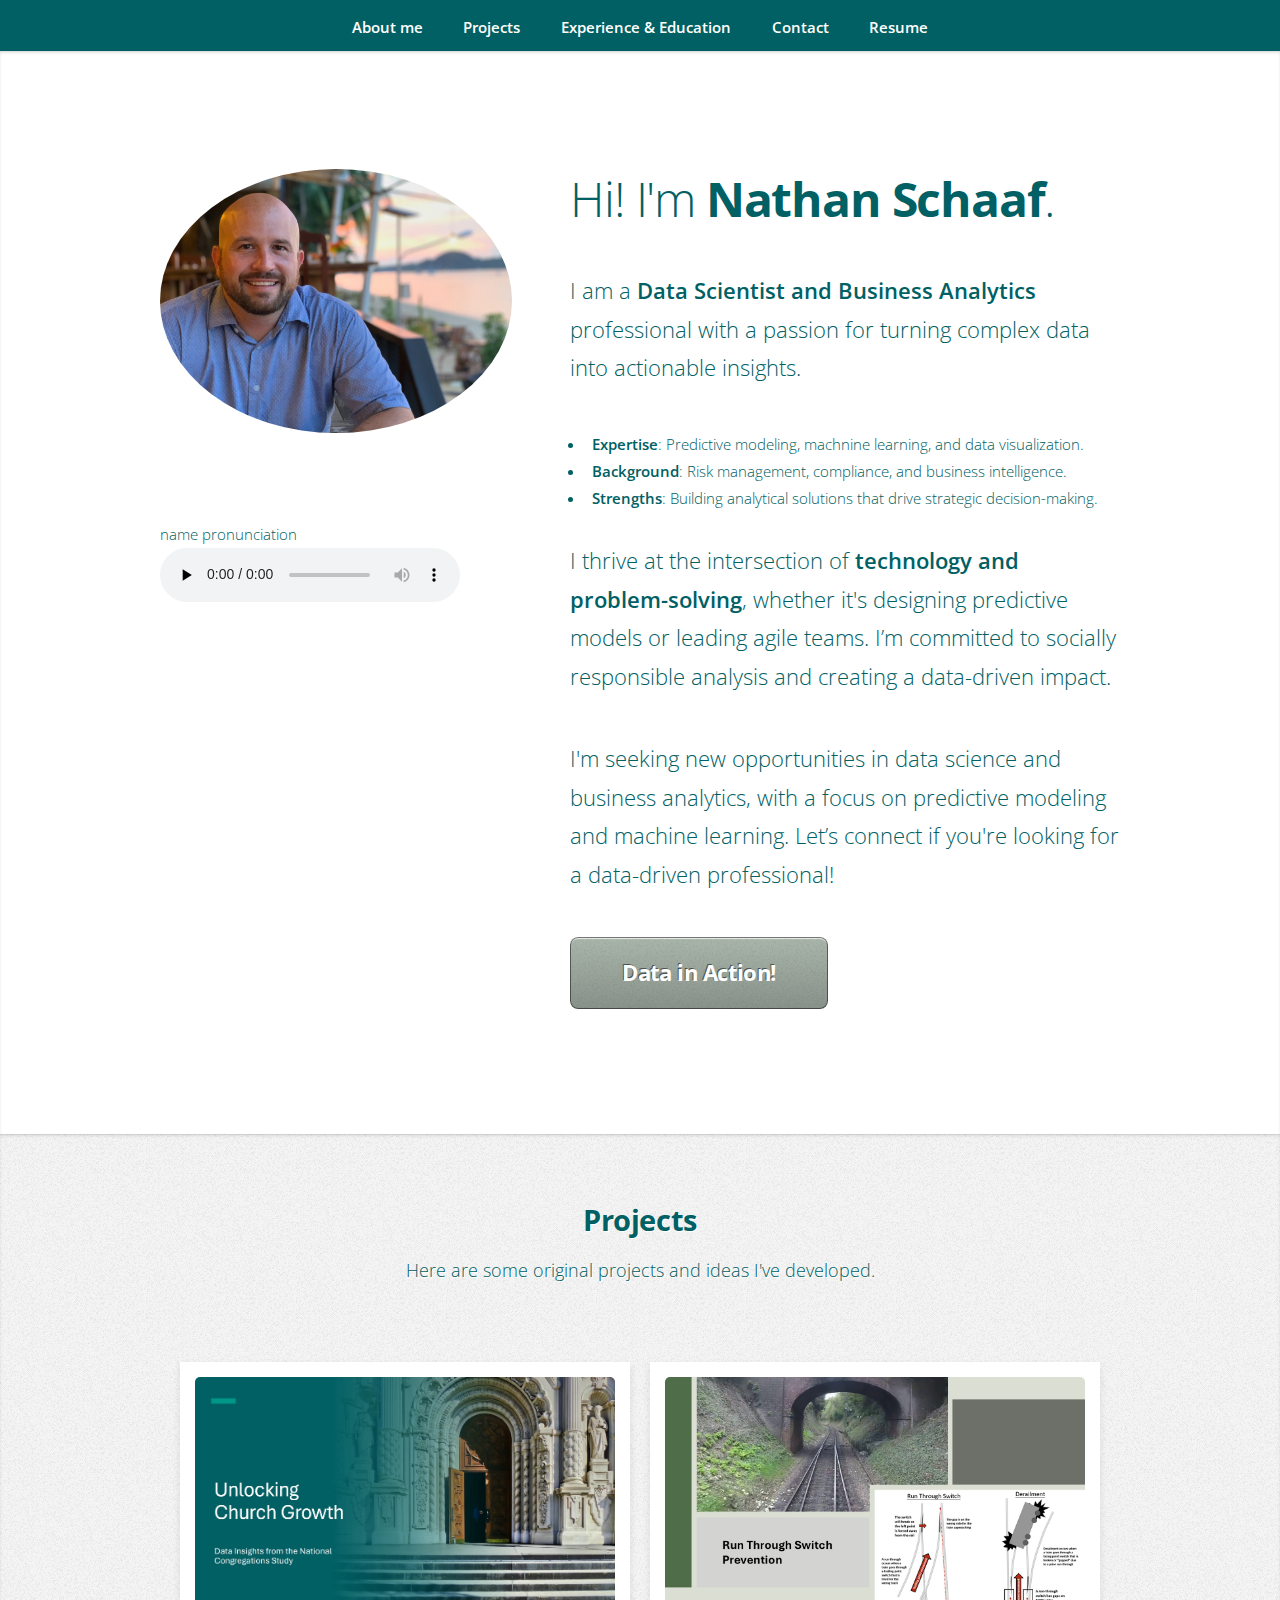
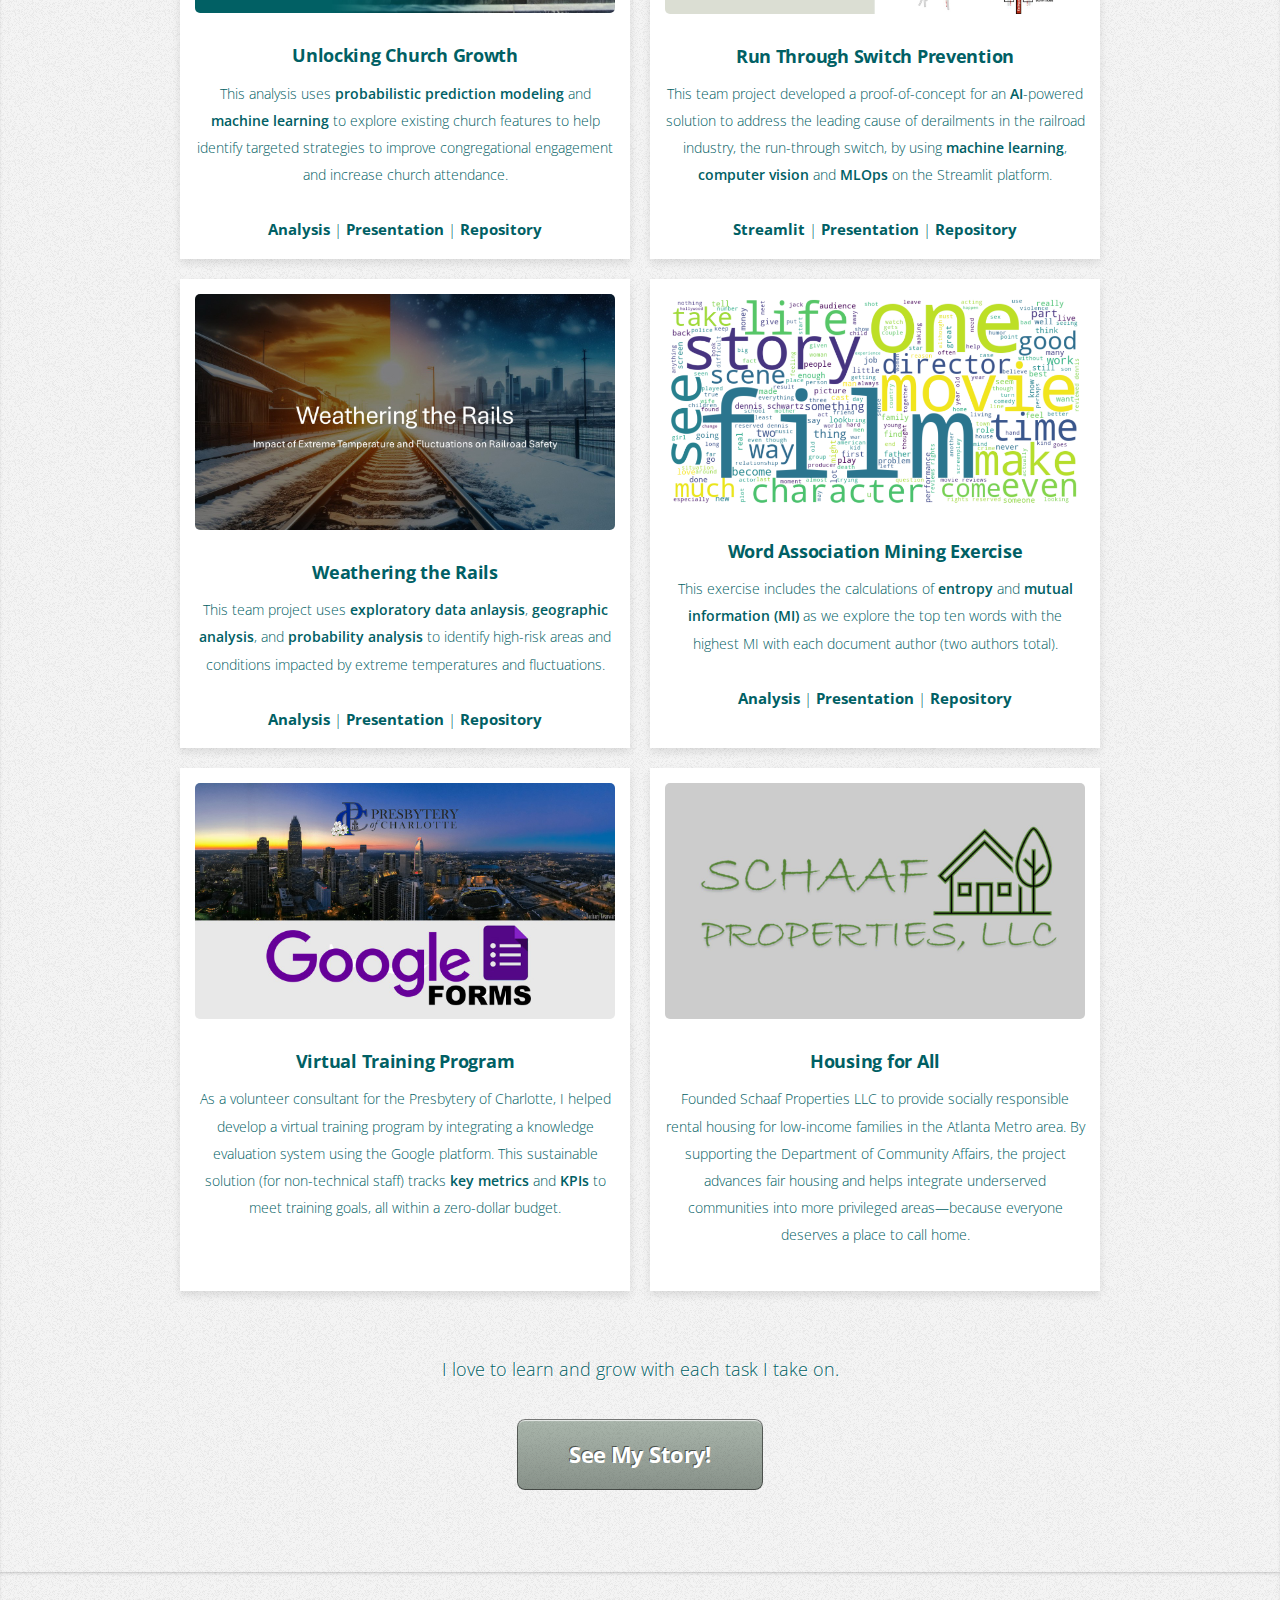
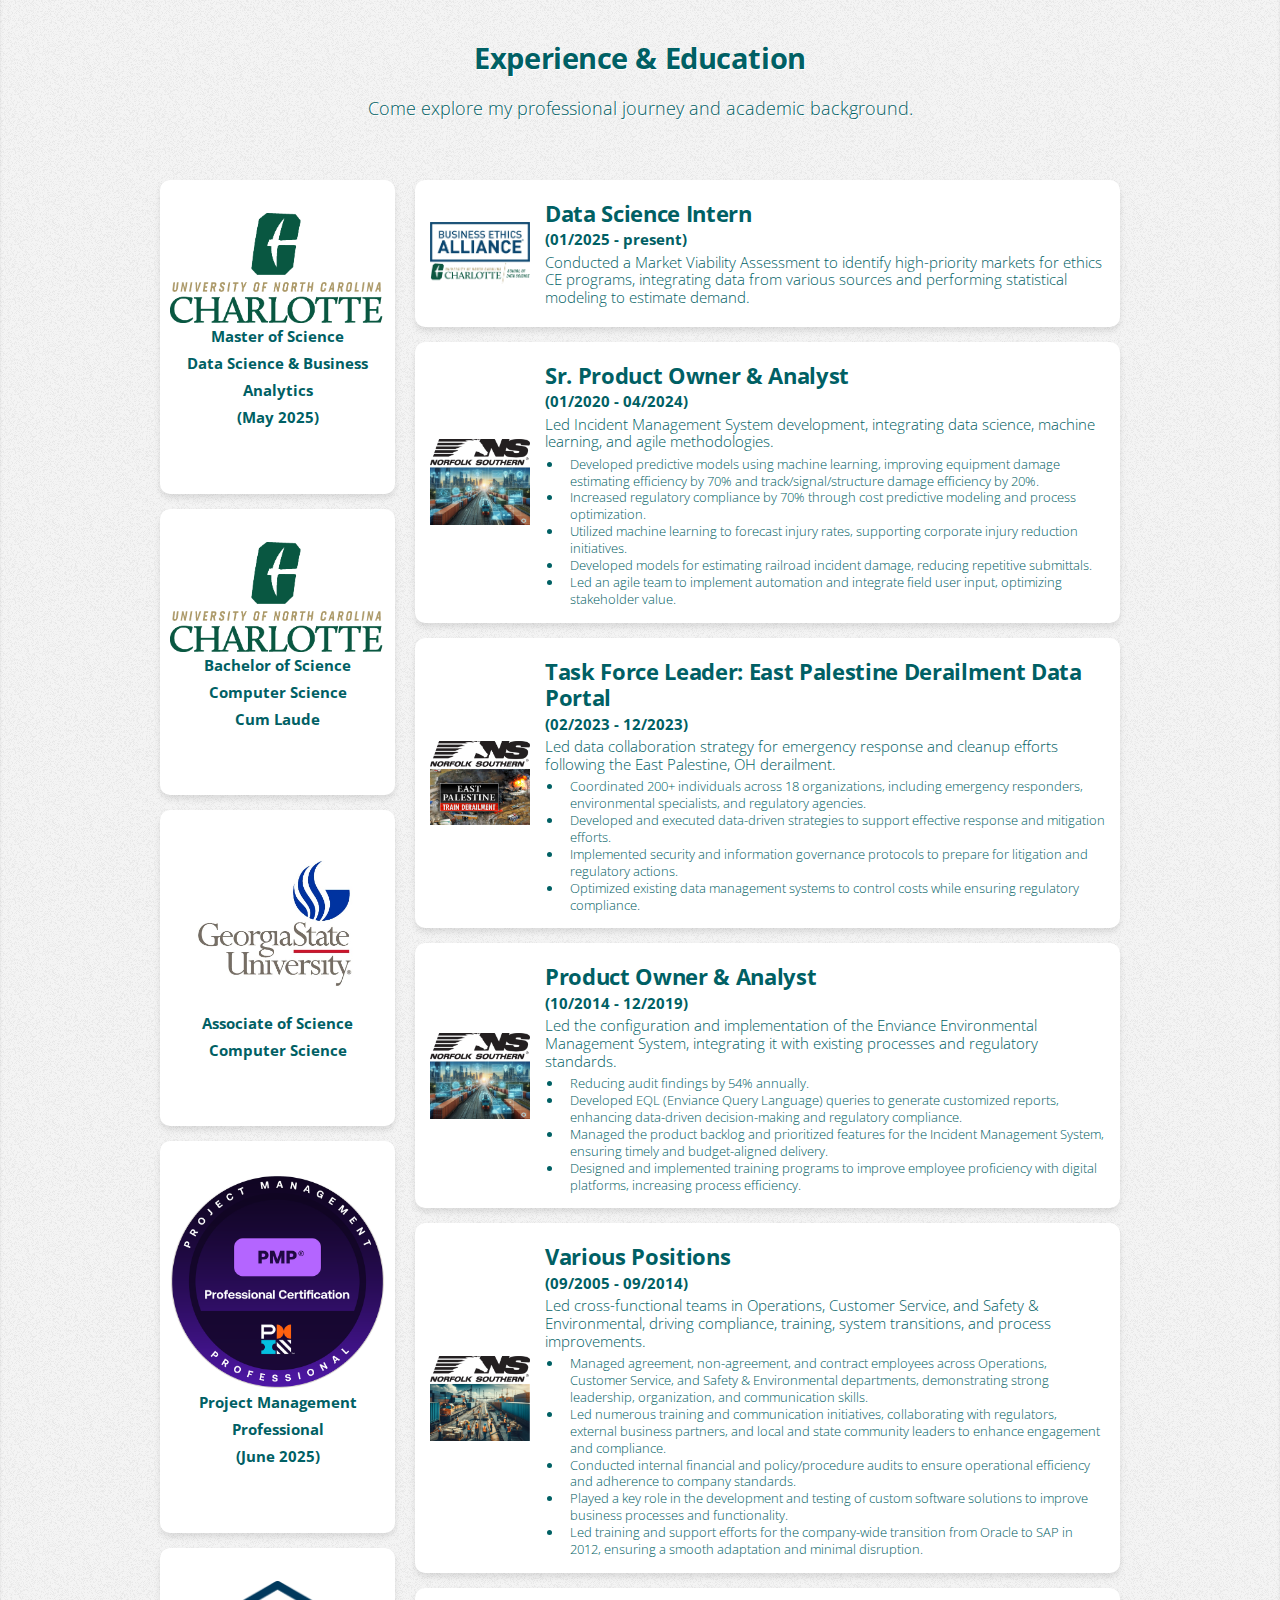
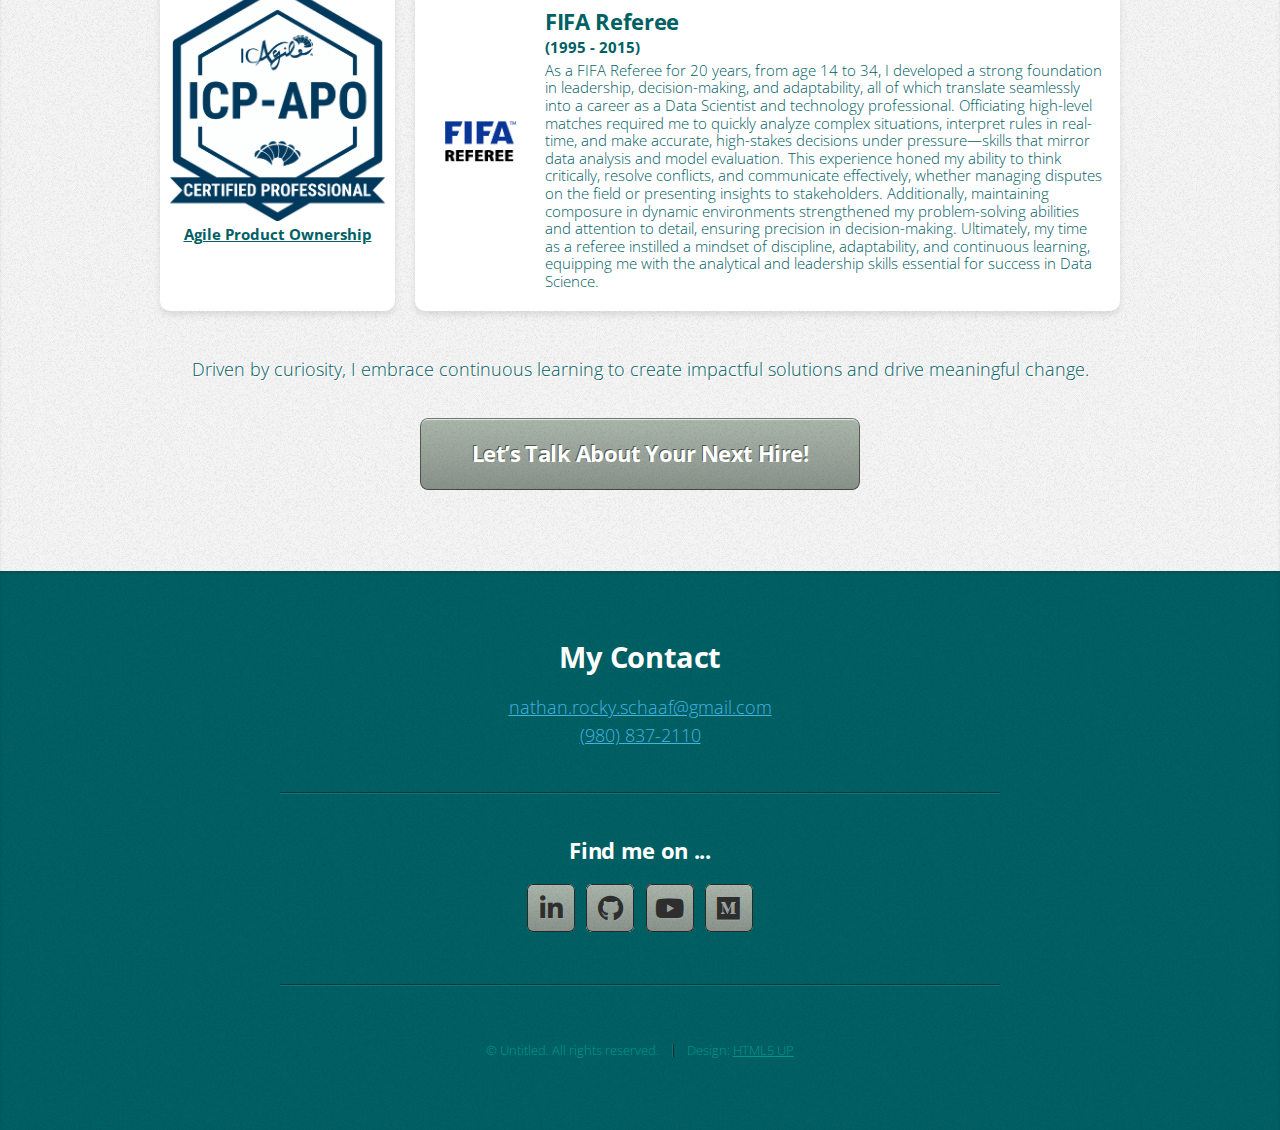
==== index.html @ 7eb21fef "Added project Word Association Mining Exercise" ====
<!DOCTYPE HTML>
<!--
	Miniport by HTML5 UP
	html5up.net | @ajlkn
	Free for personal and commercial use under the CCA 3.0 license (html5up.net/license)
-->
<html>
	<head>
		<title>Nathan Schaaf</title>
		<meta charset="utf-8" />
		<meta name="viewport" content="width=device-width, initial-scale=1, user-scalable=no" />
		<link rel="stylesheet" href="assets/css/main.css" />
		<link rel="icon" href="/images/NathanSchaafLogo1.png">
	</head>
	<body class="is-preload">

		<!-- Nav -->
			<nav id="nav">
				<ul class="container">
					<li><a href="#top">About me</a></li>
					<li><a href="#projects">Projects</a></li>
					<li><a href="#experience-education">Experience & Education</a></li>
					<li><a href="#contact">Contact</a></li>
					<li><a href="resume.html">Resume</a></li>
				</ul>
			</nav>

		<!-- Home -->
			<article id="top" class="wrapper style1">
				<div class="container">
					<div class="row">
						<div class="col-4 col-5-large col-12-medium">
							<span class="image fit"><img src="images/NathanSchaaf.jpeg" alt="" /></span>
							<span>name pronunciation</span> 
							<br>
							<audio controls preload = "none">
								<source src="audio/NathanSchaaf.m4a" type="audio/mp4">
							  </audio>
						</div>
						<div class="col-8 col-7-large col-12-medium">
							<header>
								<h1>Hi! I'm <strong>Nathan Schaaf</strong>.</h1>
							</header>
							<p>I am a <strong>Data Scientist and Business Analytics</strong> professional with a passion for turning complex data 
								into actionable insights.</p>
							<ul>
								<li><strong>Expertise</strong>: Predictive modeling, machnine learning, and data visualization.</li>
								<li><strong>Background</strong>: Risk management, compliance, and business intelligence.</li>
								<li><strong>Strengths</strong>: Building analytical solutions that drive strategic decision-making.</li>
							</ul>
							<p>I thrive at the intersection of <strong>technology and problem-solving</strong>, whether it's designing predictive 
								models or leading agile teams. I’m committed to socially responsible analysis and creating a data-driven impact.</p>
							<p>I'm seeking new opportunities in data science and business analytics, with a focus on predictive modeling and machine 
								learning. Let’s connect if you're looking for a data-driven professional!</p>
							<a href="#projects" class="button large scrolly">Data in Action!</a>
						</div>
					</div>
				</div>
			</article>

		<!-- Projects -->
			<article id="projects" class="wrapper style3">
				<div class="container">
					<header>
						<h2>Projects</h2>
						<p class="center">Here are some original projects and ideas I've developed.</p>
					</header>
					
					<div class="projects-grid">
						<div class="project-tile">
							<a href="#" class="image featured">
								<img src="images/unlocking_church_growth_cover.jpg" alt="Unlocking Church Growth" />
							</a>
							<h3><a href="https://github.com/NRSchaaf/unlocking-church-growth/blob/main/README.md">Unlocking Church Growth</a></h3>
							<p>This analysis uses <strong>probabilistic prediction modeling</strong> and <strong>machine learning</strong> 
								to explore existing church features to help identify targeted strategies to improve congregational 
								engagement and increase church attendance.</p>
							<a href="https://1drv.ms/b/s!Am1b1E8pcdH6ip1j-j-bp02xxaC5Tw?e=TqKksj">Analysis</a> |
							<a href="https://youtu.be/Y86CWnlXKE0?si=bT-gPN2Q32JhrRts">Presentation</a> |
							<a href="https://github.com/NRSchaaf/unlocking-church-growth.git">Repository</a>
						</div>
			
						<div class="project-tile">
							<a href="#" class="image featured">
								<img src="images/rts.jpg" alt="Run Through Switch Prevention" />
							</a>
							<h3><a href="#">Run Through Switch Prevention</a></h3>
							<p>This team project developed a proof-of-concept for an <strong>AI</strong>-powered solution to address the 
								leading cause of derailments in the railroad industry, the run-through switch, by using <strong>machine learning</strong>, 
								<strong>computer vision</strong> and <strong>MLOps</strong> on the Streamlit platform.</p>
							<a href="https://nn-track-classification-1.streamlit.app/">Streamlit</a> |
							<a href="https://youtu.be/gp2LPxZZUEQ">Presentation</a> |
							<a href="https://github.com/NRSchaaf/Run-Through_Switch">Repository</a>
						</div>
						
						<div class="project-tile">
							<a href="#" class="image featured">
								<img src="images/weathering_the_rails.jpg" alt="Weathering the Rails" />
							</a>
							<h3><a href="https://github.com/NRSchaaf/weathering_the_rails/blob/main/README.md">Weathering the Rails</a></h3>
							<p>This team project uses <strong>exploratory data anlaysis</strong>, <strong>geographic analysis</strong>, and 
								<strong>probability analysis</strong> to identify high-risk areas and conditions impacted by extreme temperatures and fluctuations.</p>
							<a href="https://1drv.ms/b/s!Am1b1E8pcdH6k-N_sh64wrXgg--pUg?e=vfHMzV">Analysis</a> |
							<a href="https://1drv.ms/p/s!Am1b1E8pcdH6k-N9vyfSuMbWyM3Mzw?e=g0erMZ">Presentation</a> |
							<a href="https://github.com/NRSchaaf/weathering_the_rails">Repository</a>
						</div>

						<div class="project-tile">
							<a href="#" class="image featured">
								<img src="images/word_cloud.png" alt="Word Association Mining Exercise" />
							</a>
							<h3><a href="https://github.com/NRSchaaf/word_association_mining_exercise/blob/main/README.md">Word Association Mining Exercise</a></h3>
							<p>This exercise includes the calculations of <strong>entropy</strong> and <strong>mutual information (MI)</strong> as we explore the top 
								ten words with the highest MI with each document author (two authors total).</p>
							<a href="https://nbviewer.jupyter.org/NRSchaaf/word_association_mining_exercise/blob/main/word_association_mining_exercise.ipynb">Analysis</a> |
							<a href="https://1drv.ms/p/s!Am1b1E8pcdH6k-N9vyfSuMbWyM3Mzw?e=g0erMZ">Presentation</a> |
							<a href="https://github.com/NRSchaaf/weathering_the_rails">Repository</a>
						</div>

						<div class="project-tile">
							<a href="#" class="image featured">
								<img src="images/virtual_training_program.jpg" alt="Virtual Training Program" />
							</a>
							<h3><a href="#">Virtual Training Program</a></h3>
							<p>As a volunteer consultant for the Presbytery of Charlotte, I helped develop a virtual training program by integrating a knowledge 
								evaluation system using the Google platform. This sustainable solution (for non-technical staff) tracks <strong>key metrics</strong>  
								and <strong>KPIs</strong> to meet training goals, all within a zero-dollar budget.</p>
						</div>
			
						<div class="project-tile">
							<a href="#" class="image featured">
								<img src="images/schaafpropertiesllc.jpg" alt="Housing for All" />
							</a>
							<h3><a href="#">Housing for All</a></h3>
							<p>Founded Schaaf Properties LLC to provide socially responsible rental housing for low-income families in the Atlanta Metro area. 
								By supporting the Department of Community Affairs, the project advances fair housing and helps integrate underserved communities 
								into more privileged areas—because everyone deserves a place to call home.</p>
						</div>
					</div>
			
					<footer>
						<p class="center">I love to learn and grow with each task I take on.</p>
						<a href="#experience-education" class="button large scrolly">See My Story!</a>
					</footer>
				</div>
			</article>

		<!-- Experience-Education -->
			<article id="experience-education" class="wrapper style3">
				<div class="container">
					<header>
						<h2>Experience & Education</h2>
						<p class="center">Come explore my professional journey and academic background.</p>
					</header>
					
					<div class="grid-container">
						<!-- Left Column: Education & Certifications -->
						<div class="education-column">
							<div class="education-tile">
								<img src="images/UNCC.png" alt="Master's Degree">
								<p>Master of Science<br>
									Data Science & Business Analytics<br>
									(May 2025)</p>
							</div>
							<div class="education-tile">
								<img src="images/UNCC.png" alt="Bachelor's Degree">
								<p>Bachelor of Science<br>
									Computer Science<br>
									Cum Laude</p>
							</div>
							<div class="education-tile">
								<img src="images/GSU.jpg" alt="Associate Degree">
								<p>Associate of Science<br>
									Computer Science</p>
							</div>
							<div class="education-tile">
								<img src="images/pmp.png" alt="Project Management Professional">
								<p>Project Management Professional<br>
								(June 2025)</p>
							</div>
							<div class="education-tile">
								<img src="images/icp-apo.png" alt="Product Owner">
								<p><a href="https://1drv.ms/b/s!Am1b1E8pcdH6k-oYy0xANmdUw97MxQ?e=aswc78" target="_blank" style="color: #006064; text-decoration: underline;">Agile Product Ownership</a></p>
							</div>
							<!--<div class="education-tile">
								<img src="images/EagleBadge.png" alt="Eagle Scout">
								<p>Eagle Scout</p>
							</div> -->
						</div>
						
						<!-- Right Column: Work Experience -->
						<div class="experience-column">
							<div class="experience-tile">
								<img src="images/business_ethics_alliance.jpg" alt="Business Ethics Alliance">
								<div class="experience-text">
									<h3>Data Science Intern</h3>
									<h4>(01/2025 - present)</h4>
									<p>Conducted a Market Viability Assessment to identify high-priority markets for ethics CE programs, integrating data from various sources and performing statistical modeling to estimate demand.</p>
								</div>
							</div>
							
							<div class="experience-tile">
								<img src="images/sr_product_owner.jpg" alt="Sr Product Owner & Analyst">
								<div class="experience-text">
									<h3>Sr. Product Owner & Analyst</h3>
									<h4>(01/2020 - 04/2024)</h4>
									<p>Led Incident Management System development, integrating data science, machine learning, and agile methodologies.</p>
									<ul>
										<li>Developed predictive models using machine learning, improving equipment damage estimating efficiency by 70% and track/signal/structure damage efficiency by 20%.</li>
										<li>Increased regulatory compliance by 70% through cost predictive modeling and process optimization.</li>
										<li>Utilized machine learning to forecast injury rates, supporting corporate injury reduction initiatives.</li>
										<li>Developed models for estimating railroad incident damage, reducing repetitive submittals.</li>
										<li>Led an agile team to implement automation and integrate field user input, optimizing stakeholder value.</li>
									</ul>
								</div>
							</div>
						
							<div class="experience-tile">
								<img src="images/task_force_leader.jpg" alt="Task Force Leader">
								<div class="experience-text">
									<h3>Task Force Leader: East Palestine Derailment Data Portal</h3>
									<h4>(02/2023 - 12/2023)</h4>
									<p>Led data collaboration strategy for emergency response and cleanup efforts following the East Palestine, OH derailment.</p>
									<ul>
										<li>Coordinated 200+ individuals across 18 organizations, including emergency responders, environmental specialists, and regulatory agencies.</li>
										<li>Developed and executed data-driven strategies to support effective response and mitigation efforts.</li>
										<li>Implemented security and information governance protocols to prepare for litigation and regulatory actions.</li>
										<li>Optimized existing data management systems to control costs while ensuring regulatory compliance.</li>
									</ul>
								</div>
							</div>
						
							<div class="experience-tile">
								<img src="images/sr_product_owner.jpg" alt="Product Owner & Analyst">
								<div class="experience-text">
									<h3>Product Owner & Analyst</h3>
									<h4>(10/2014 - 12/2019)</h4>
									<p>Led the configuration and implementation of the Enviance Environmental Management System, integrating it with existing 
										processes and regulatory standards.</p>
									<ul>
										<li>Reducing audit findings by 54% annually.</li>
										<li>Developed EQL (Enviance Query Language) queries to generate customized reports, enhancing data-driven decision-making and regulatory compliance.</li>
										<li>Managed the product backlog and prioritized features for the Incident Management System, ensuring timely and budget-aligned delivery.</li>
										<li>Designed and implemented training programs to improve employee proficiency with digital platforms, increasing process efficiency.</li>
									</ul>
								</div>
							</div>
						
							<div class="experience-tile">
								<img src="images/various_positions.jpg" alt="Groceries To You">
								<div class="experience-text">
									<h3>Various Positions</h3>
									<h4>(09/2005 - 09/2014)</h4>
									<p>Led cross-functional teams in Operations, Customer Service, and Safety & Environmental, driving compliance, training, system transitions, and process improvements.</p>
									<ul>
										<li>Managed agreement, non-agreement, and contract employees across Operations, Customer Service, and Safety & Environmental departments, demonstrating strong leadership, organization, and communication skills.</li>
										<li>Led numerous training and communication initiatives, collaborating with regulators, external business partners, and local and state community leaders to enhance engagement and compliance.</li>
										<li>Conducted internal financial and policy/procedure audits to ensure operational efficiency and adherence to company standards.</li>
										<li>Played a key role in the development and testing of custom software solutions to improve business processes and functionality.</li>
										<li>Led training and support efforts for the company-wide transition from Oracle to SAP in 2012, ensuring a smooth adaptation and minimal disruption.</li>
									</ul>
								</div>
							</div>
						
							<div class="experience-tile">
								<img src="images/FIFA_Referee.png" alt="FIFA Referee">
								<div class="experience-text">
									<h3>FIFA Referee</h3>
									<h4>(1995 - 2015)</h4>
									<p>As a FIFA Referee for 20 years, from age 14 to 34, I developed a strong foundation in leadership, decision-making, 
										and adaptability, all of which translate seamlessly into a career as a Data Scientist and technology professional. 
										Officiating high-level matches required me to quickly analyze complex situations, interpret rules in real-time, 
										and make accurate, high-stakes decisions under pressure—skills that mirror data analysis and model evaluation. 
										This experience honed my ability to think critically, resolve conflicts, and communicate effectively, whether 
										managing disputes on the field or presenting insights to stakeholders. Additionally, maintaining composure in dynamic 
										environments strengthened my problem-solving abilities and attention to detail, ensuring precision in decision-making. 
										Ultimately, my time as a referee instilled a mindset of discipline, adaptability, and continuous learning, equipping 
										me with the analytical and leadership skills essential for success in Data Science.</p>
								</div>
							</div>
						</div>
					</div>
					
					<footer>
						<p class="center">Driven by curiosity, I embrace continuous learning to create impactful solutions and drive meaningful change.</p>
						<a href="#contact" class="button large scrolly">Let’s Talk About Your Next Hire!</a>
					</footer>
				</div>
			</article>

		<!-- Contact -->
			<article id="contact" class="wrapper style4">
				<div class="container medium">
					<header>
						<h2> My Contact</h2>
						<p><a href="mailto:nathan.rocky.schaaf@gmail.com">nathan.rocky.schaaf@gmail.com</a></p>
						<!-- <p><a href="mailto:nschaaf@charlotte.edu">nschaaf@charlotte.edu</a></p> -->
						<p><a href="tel:+19808372110">(980) 837-2110</a></p>
					<!-- </header>
					<div class="row">
						<div class="col-12">
							<form method="post" action="send-email.php">
								<div class="row">
									<div class="col-6 col-12-small">
										<input type="text" name="name" id="name" placeholder="Name" />
									</div>
									<div class="col-6 col-12-small">
										<input type="text" name="email" id="email" placeholder="Email" />
									</div>
									<div class="col-12">
										<input type="text" name="subject" id="subject" placeholder="Subject" />
									</div>
									<div class="col-12">
										<textarea name="message" id="message" placeholder="Message"></textarea>
									</div>
									<div class="col-12">
										<ul class="actions">
											<li><input type="submit" value="Send Message" /></li>
											<li><input type="reset" value="Clear Form" class="alt" /></li>
										</ul>
									</div>
								</div>
							</form>
						</div> -->
						<div class="col-12">
							<hr />
							<h3>Find me on ...</h3>
							<ul class="social">
								<li><a href="https://www.linkedin.com/in/nathan-schaaf/" class="icon brands fa-linkedin-in"><span class="label">LinkedIn</span></a></li>
								<li><a href="https://nrschaaf.github.io/" class="icon brands fa-github"><span class="label">Github</span></a></li>
								<li><a href="https://www.youtube.com/@DataScienceWithNathanSchaaf" class="icon brands fa-youtube"><span class="label">YouTube</span></a></li>
								<li><a href="https://medium.com/@nathan.rocky.schaaf" class="icon brands fa-medium"><span class="label">Medium</span></a></li>
								
								<!-- <li><a href="#" class="icon brands fa-twitter"><span class="label">Twitter</span></a></li>
								 <li><a href="https://community.pmi.org/profile/nschaaf" class="icon brands pmi"><span class="label">PMI</span></a></li>
								<li><a href="#" class="icon brands fa-facebook-f"><span class="label">Facebook</span></a></li>
								<li><a href="#" class="icon brands fa-dribbble"><span class="label">Dribbble</span></a></li>
								<li><a href="#" class="icon brands fa-tumblr"><span class="label">Tumblr</span></a></li>
								<li><a href="#" class="icon brands fa-google-plus"><span class="label">Google+</span></a></li>
								<li><a href="#" class="icon solid fa-rss"><span>RSS</span></a></li>
								<li><a href="#" class="icon brands fa-instagram"><span>Instagram</span></a></li>
								<li><a href="#" class="icon brands fa-foursquare"><span>Foursquare</span></a></li>
								<li><a href="#" class="icon brands fa-skype"><span>Skype</span></a></li>
								<li><a href="#" class="icon brands fa-soundcloud"><span>Soundcloud</span></a></li>
								<li><a href="#" class="icon brands fa-youtube"><span>YouTube</span></a></li>
								<li><a href="#" class="icon brands fa-blogger"><span>Blogger</span></a></li>
								<li><a href="#" class="icon brands fa-flickr"><span>Flickr</span></a></li>
								<li><a href="#" class="icon brands fa-vimeo"><span>Vimeo</span></a></li>
								-->
							</ul>
							<hr />
						</div>
					</div>
					<footer>
						<ul id="copyright">
							<li>&copy; Untitled. All rights reserved.</li><li>Design: <a href="http://html5up.net">HTML5 UP</a></li>
						</ul>
					</footer>
				</div>
			</article>

		<!-- Scripts -->
			<script src="assets/js/jquery.min.js"></script>
			<script src="assets/js/jquery.scrolly.min.js"></script>
			<script src="assets/js/browser.min.js"></script>
			<script src="assets/js/breakpoints.min.js"></script>
			<script src="assets/js/util.js"></script>
			<script src="assets/js/main.js"></script>

	</body>
</html>
---- assets/css/main.css ----
@import url("https://fonts.googleapis.com/css?family=Open+Sans:300,300italic,600,600italic,700");
@import url("fontawesome-all.min.css");

/*
	Miniport by HTML5 UP
	html5up.net | @ajlkn
	Free for personal and commercial use under the CCA 3.0 license (html5up.net/license)
*/

html, body, div, span, applet, object,
iframe, h1, h2, h3, h4, h5, h6, p, blockquote,
pre, a, abbr, acronym, address, big, cite,
code, del, dfn, em, img, ins, kbd, q, s, samp,
small, strike, strong, sub, sup, tt, var, b,
u, i, center, dl, dt, dd, ol, ul, li, fieldset,
form, label, legend, table, caption, tbody,
tfoot, thead, tr, th, td, article, aside,
canvas, details, embed, figure, figcaption,
footer, header, hgroup, menu, nav, output, ruby,
section, summary, time, mark, audio, video {
	margin: 0;
	padding: 0;
	border: 0;
	font-size: 100%;
	font: inherit;
	vertical-align: baseline;}

article, aside, details, figcaption, figure,
footer, header, hgroup, menu, nav, section {
	display: block;}

body {
	line-height: 1;
}

ol, ul {
	list-style: none;
}

blockquote, q {
	quotes: none;
}

	blockquote:before, blockquote:after, q:before, q:after {
		content: '';
		content: none;
	}

table {
	border-collapse: collapse;
	border-spacing: 0;
}

body {
	-webkit-text-size-adjust: none;
}

mark {
	background-color: transparent;
	color: inherit;
}

input::-moz-focus-inner {
	border: 0;
	padding: 0;
}

input, select, textarea {
	-moz-appearance: none;
	-webkit-appearance: none;
	-ms-appearance: none;
	appearance: none;
}

/* Basic */

	html {
		box-sizing: border-box;
	}

	*, *:before, *:after {
		box-sizing: inherit;
	}

	body {
		padding-top: 3.5em;
	}

		body.is-preload *, body.is-preload *:before, body.is-preload *:after {
			-moz-animation: none !important;
			-webkit-animation: none !important;
			-ms-animation: none !important;
			animation: none !important;
			-moz-transition: none !important;
			-webkit-transition: none !important;
			-ms-transition: none !important;
			transition: none !important;
		}

	body, input, textarea, select {
		font-family: 'Open Sans', sans-serif;
		line-height: 1.85em;
		color: #006064;
		font-weight: 300;
		font-size: 13pt;
	}

	a {
		-moz-transition: color .2s ease-in-out;
		-webkit-transition: color .2s ease-in-out;
		-ms-transition: color .2s ease-in-out;
		transition: color .2s ease-in-out;
		color: #43B3E0;
		text-decoration: underline;
	}

		a:hover {
			color: #43bff0 !important;
		}

		a img {
			border: 0;
		}

	b, strong {
		font-weight: 600;
		color: #006064;
	}

	i, em {
		font-style: italic;
	}

	sub {
		position: relative;
		top: 0.5em;
		font-size: 0.8em;
	}

	sup {
		position: relative;
		top: -0.5em;
		font-size: 0.8em;
	}

	blockquote {
		border-left: solid 0.75em #eee;
		padding: 1em 0 1em 1.5em;
		font-style: italic;
	}

	h1, h2, h3, h4, h5, h6 {
		color: #006064;
		margin: 0 0 0.75em 0;
	}

	h1 a, h2 a, h3 a, h4 a, h5 a, h6 a {
		text-decoration: none;
		color: inherit;
	}

	h2, h3, h4, h5, h6 {
		font-weight: 700;
	}

	h1 {
		font-size: 3.25em;
		letter-spacing: -0.025em;
		font-weight: 300;
	}

		h1 strong {
			font-weight: 700;
		}

	h2 {
		font-size: 2em;
		letter-spacing: -0.015em;
	}

	h3 {
		font-size: 1.5em;
		letter-spacing: -0.015em;
	}

	em, i {
		font-style: italic;
	}

	br.clear {
		clear: both;
	}

	hr {
		border: 0;
		border-top: solid 1px #444;
		border-top-color: rgba(0, 0, 0, 0.35);
		box-shadow: 0px 1px 0px 0px rgba(255, 255, 255, 0.1);
		height: 1px;
		margin: 3em 0;
	}

	p, ul, ol, dl, table {
		margin-bottom: 2em;
	}

	header {
		margin: 0 0 3em 0;
	}

		header > p {
			font-size: 1.25em;
			margin: 0;
		}

	footer {
		margin: 3em 0 0 0;
	}

		footer > p {
			font-size: 1.25em;
		}

/* Container */

	.container {
		margin: 0 auto;
		max-width: calc(100% - 50px);
		width: 1200px;
	}

		.container.medium {
			width: 900px;
		}

		@media screen and (max-width: 1680px) {

			.container {
				width: 1200px;
			}

				.container.medium {
					width: 900px;
				}

		}

		@media screen and (max-width: 1280px) {

			.container {
				width: 960px;
			}

				.container.medium {
					width: 720px;
				}

		}

		@media screen and (max-width: 980px) {

			.container {
				width: 100%;
			}

				.container.medium {
					width: 75%;
				}

		}

		@media screen and (max-width: 736px) {

			.container {
				width: 100%;
				max-width: calc(100% - 30px);
			}

				.container.medium {
					width: 100%;
				}

		}
		.image-container {
			display: block;
    		width: 100%; /* Ensures the image takes full width of its container */
    		height: 300px; /* Set a fixed height for the container */
    		text-align: center; /* Centers the image horizontally */
    		overflow: hidden; /* Ensures any overflow content is hidden */
			position: relative; /* Allow absolute positioning of images */
		}
		
		.manImg {
			width: 100%; /* Ensures the image takes full width of its container */
   			height: 100%; /* Ensures the image takes full height of its container */
    		object-fit: cover; /* Maintains aspect ratio and covers the container */
		}

/* Row */

	.row {
		display: flex;
		flex-wrap: wrap;
		box-sizing: border-box;
		align-items: stretch;
	}

		.row > * {
			box-sizing: border-box;
		}

		.row.gtr-uniform > * > :last-child {
			margin-bottom: 0;
		}

		.row.aln-left {
			justify-content: flex-start;
		}

		.row.aln-center {
			justify-content: center;
		}

		.row.aln-right {
			justify-content: flex-end;
		}

		.row.aln-top {
			align-items: flex-start;
		}

		.row.aln-middle {
			align-items: center;
		}

		.row.aln-bottom {
			align-items: flex-end;
		}

		.row > .imp {
			order: -1;
		}

		.row > .col-1 {
			width: 8.33333%;
		}

		.row > .off-1 {
			margin-left: 8.33333%;
		}

		.row > .col-2 {
			width: 16.66667%;
		}

		.row > .off-2 {
			margin-left: 16.66667%;
		}

		.row > .col-3 {
			width: 25%;
		}

		.row > .off-3 {
			margin-left: 25%;
		}

		.row > .col-4 {
			width: 33.33333%;
		}

		.row > .off-4 {
			margin-left: 33.33333%;
		}

		.row > .col-5 {
			width: 41.66667%;
		}

		.row > .off-5 {
			margin-left: 41.66667%;
		}

		.row > .col-6 {
			width: 50%;
		}

		.row > .off-6 {
			margin-left: 50%;
		}

		.row > .col-7 {
			width: 58.33333%;
		}

		.row > .off-7 {
			margin-left: 58.33333%;
		}

		.row > .col-8 {
			width: 66.66667%;
		}

		.row > .off-8 {
			margin-left: 66.66667%;
		}

		.row > .col-9 {
			width: 75%;
		}

		.row > .off-9 {
			margin-left: 75%;
		}

		.row > .col-10 {
			width: 83.33333%;
		}

		.row > .off-10 {
			margin-left: 83.33333%;
		}

		.row > .col-11 {
			width: 91.66667%;
		}

		.row > .off-11 {
			margin-left: 91.66667%;
		}

		.row > .col-12 {
			width: 100%;
		}

		.row > .off-12 {
			margin-left: 100%;
		}

		.row.gtr-0 {
			margin-top: 0px;
			margin-left: 0px;
		}

			.row.gtr-0 > * {
				padding: 0px 0 0 0px;
			}

			.row.gtr-0.gtr-uniform {
				margin-top: 0px;
			}

				.row.gtr-0.gtr-uniform > * {
					padding-top: 0px;
				}

		.row.gtr-25 {
			margin-top: -6.25px;
			margin-left: -6.25px;
		}

			.row.gtr-25 > * {
				padding: 6.25px 0 0 6.25px;
			}

			.row.gtr-25.gtr-uniform {
				margin-top: -6.25px;
			}

				.row.gtr-25.gtr-uniform > * {
					padding-top: 6.25px;
				}

		.row.gtr-50 {
			margin-top: -12.5px;
			margin-left: -12.5px;
		}

			.row.gtr-50 > * {
				padding: 12.5px 0 0 12.5px;
			}

			.row.gtr-50.gtr-uniform {
				margin-top: -12.5px;
			}

				.row.gtr-50.gtr-uniform > * {
					padding-top: 12.5px;
				}

		.row {
			margin-top: -25px;
			margin-left: -25px;
		}

			.row > * {
				padding: 25px 0 0 25px;
			}

			.row.gtr-uniform {
				margin-top: -25px;
			}

				.row.gtr-uniform > * {
					padding-top: 25px;
				}

		.row.gtr-150 {
			margin-top: -37.5px;
			margin-left: -37.5px;
		}

			.row.gtr-150 > * {
				padding: 37.5px 0 0 37.5px;
			}

			.row.gtr-150.gtr-uniform {
				margin-top: -37.5px;
			}

				.row.gtr-150.gtr-uniform > * {
					padding-top: 37.5px;
				}

		.row.gtr-200 {
			margin-top: -50px;
			margin-left: -50px;
		}

			.row.gtr-200 > * {
				padding: 50px 0 0 50px;
			}

			.row.gtr-200.gtr-uniform {
				margin-top: -50px;
			}

				.row.gtr-200.gtr-uniform > * {
					padding-top: 50px;
				}

		@media screen and (max-width: 1680px) {

			.row {
				display: flex;
				flex-wrap: wrap;
				box-sizing: border-box;
				align-items: stretch;
			}

				.row > * {
					box-sizing: border-box;
				}

				.row.gtr-uniform > * > :last-child {
					margin-bottom: 0;
				}

				.row.aln-left {
					justify-content: flex-start;
				}

				.row.aln-center {
					justify-content: center;
				}

				.row.aln-right {
					justify-content: flex-end;
				}

				.row.aln-top {
					align-items: flex-start;
				}

				.row.aln-middle {
					align-items: center;
				}

				.row.aln-bottom {
					align-items: flex-end;
				}

				.row > .imp-xlarge {
					order: -1;
				}

				.row > .col-1-xlarge {
					width: 8.33333%;
				}

				.row > .off-1-xlarge {
					margin-left: 8.33333%;
				}

				.row > .col-2-xlarge {
					width: 16.66667%;
				}

				.row > .off-2-xlarge {
					margin-left: 16.66667%;
				}

				.row > .col-3-xlarge {
					width: 25%;
				}

				.row > .off-3-xlarge {
					margin-left: 25%;
				}

				.row > .col-4-xlarge {
					width: 33.33333%;
				}

				.row > .off-4-xlarge {
					margin-left: 33.33333%;
				}

				.row > .col-5-xlarge {
					width: 41.66667%;
				}

				.row > .off-5-xlarge {
					margin-left: 41.66667%;
				}

				.row > .col-6-xlarge {
					width: 50%;
				}

				.row > .off-6-xlarge {
					margin-left: 50%;
				}

				.row > .col-7-xlarge {
					width: 58.33333%;
				}

				.row > .off-7-xlarge {
					margin-left: 58.33333%;
				}

				.row > .col-8-xlarge {
					width: 66.66667%;
				}

				.row > .off-8-xlarge {
					margin-left: 66.66667%;
				}

				.row > .col-9-xlarge {
					width: 75%;
				}

				.row > .off-9-xlarge {
					margin-left: 75%;
				}

				.row > .col-10-xlarge {
					width: 83.33333%;
				}

				.row > .off-10-xlarge {
					margin-left: 83.33333%;
				}

				.row > .col-11-xlarge {
					width: 91.66667%;
				}

				.row > .off-11-xlarge {
					margin-left: 91.66667%;
				}

				.row > .col-12-xlarge {
					width: 100%;
				}

				.row > .off-12-xlarge {
					margin-left: 100%;
				}

				.row.gtr-0 {
					margin-top: 0px;
					margin-left: 0px;
				}

					.row.gtr-0 > * {
						padding: 0px 0 0 0px;
					}

					.row.gtr-0.gtr-uniform {
						margin-top: 0px;
					}

						.row.gtr-0.gtr-uniform > * {
							padding-top: 0px;
						}

				.row.gtr-25 {
					margin-top: -6.25px;
					margin-left: -6.25px;
				}

					.row.gtr-25 > * {
						padding: 6.25px 0 0 6.25px;
					}

					.row.gtr-25.gtr-uniform {
						margin-top: -6.25px;
					}

						.row.gtr-25.gtr-uniform > * {
							padding-top: 6.25px;
						}

				.row.gtr-50 {
					margin-top: -12.5px;
					margin-left: -12.5px;
				}

					.row.gtr-50 > * {
						padding: 12.5px 0 0 12.5px;
					}

					.row.gtr-50.gtr-uniform {
						margin-top: -12.5px;
					}

						.row.gtr-50.gtr-uniform > * {
							padding-top: 12.5px;
						}

				.row {
					margin-top: -25px;
					margin-left: -25px;
				}

					.row > * {
						padding: 25px 0 0 25px;
					}

					.row.gtr-uniform {
						margin-top: -25px;
					}

						.row.gtr-uniform > * {
							padding-top: 25px;
						}

				.row.gtr-150 {
					margin-top: -37.5px;
					margin-left: -37.5px;
				}

					.row.gtr-150 > * {
						padding: 37.5px 0 0 37.5px;
					}

					.row.gtr-150.gtr-uniform {
						margin-top: -37.5px;
					}

						.row.gtr-150.gtr-uniform > * {
							padding-top: 37.5px;
						}

				.row.gtr-200 {
					margin-top: -50px;
					margin-left: -50px;
				}

					.row.gtr-200 > * {
						padding: 50px 0 0 50px;
					}

					.row.gtr-200.gtr-uniform {
						margin-top: -50px;
					}

						.row.gtr-200.gtr-uniform > * {
							padding-top: 50px;
						}

		}

		@media screen and (max-width: 1280px) {

			.row {
				display: flex;
				flex-wrap: wrap;
				box-sizing: border-box;
				align-items: stretch;
			}

				.row > * {
					box-sizing: border-box;
				}

				.row.gtr-uniform > * > :last-child {
					margin-bottom: 0;
				}

				.row.aln-left {
					justify-content: flex-start;
				}

				.row.aln-center {
					justify-content: center;
				}

				.row.aln-right {
					justify-content: flex-end;
				}

				.row.aln-top {
					align-items: flex-start;
				}

				.row.aln-middle {
					align-items: center;
				}

				.row.aln-bottom {
					align-items: flex-end;
				}

				.row > .imp-large {
					order: -1;
				}

				.row > .col-1-large {
					width: 8.33333%;
				}

				.row > .off-1-large {
					margin-left: 8.33333%;
				}

				.row > .col-2-large {
					width: 16.66667%;
				}

				.row > .off-2-large {
					margin-left: 16.66667%;
				}

				.row > .col-3-large {
					width: 25%;
				}

				.row > .off-3-large {
					margin-left: 25%;
				}

				.row > .col-4-large {
					width: 33.33333%;
				}

				.row > .off-4-large {
					margin-left: 33.33333%;
				}

				.row > .col-5-large {
					width: 41.66667%;
				}

				.row > .off-5-large {
					margin-left: 41.66667%;
				}

				.row > .col-6-large {
					width: 50%;
				}

				.row > .off-6-large {
					margin-left: 50%;
				}

				.row > .col-7-large {
					width: 58.33333%;
				}

				.row > .off-7-large {
					margin-left: 58.33333%;
				}

				.row > .col-8-large {
					width: 66.66667%;
				}

				.row > .off-8-large {
					margin-left: 66.66667%;
				}

				.row > .col-9-large {
					width: 75%;
				}

				.row > .off-9-large {
					margin-left: 75%;
				}

				.row > .col-10-large {
					width: 83.33333%;
				}

				.row > .off-10-large {
					margin-left: 83.33333%;
				}

				.row > .col-11-large {
					width: 91.66667%;
				}

				.row > .off-11-large {
					margin-left: 91.66667%;
				}

				.row > .col-12-large {
					width: 100%;
				}

				.row > .off-12-large {
					margin-left: 100%;
				}

				.row.gtr-0 {
					margin-top: 0px;
					margin-left: 0px;
				}

					.row.gtr-0 > * {
						padding: 0px 0 0 0px;
					}

					.row.gtr-0.gtr-uniform {
						margin-top: 0px;
					}

						.row.gtr-0.gtr-uniform > * {
							padding-top: 0px;
						}

				.row.gtr-25 {
					margin-top: -6.25px;
					margin-left: -6.25px;
				}

					.row.gtr-25 > * {
						padding: 6.25px 0 0 6.25px;
					}

					.row.gtr-25.gtr-uniform {
						margin-top: -6.25px;
					}

						.row.gtr-25.gtr-uniform > * {
							padding-top: 6.25px;
						}

				.row.gtr-50 {
					margin-top: -12.5px;
					margin-left: -12.5px;
				}

					.row.gtr-50 > * {
						padding: 12.5px 0 0 12.5px;
					}

					.row.gtr-50.gtr-uniform {
						margin-top: -12.5px;
					}

						.row.gtr-50.gtr-uniform > * {
							padding-top: 12.5px;
						}

				.row {
					margin-top: -25px;
					margin-left: -25px;
				}

					.row > * {
						padding: 25px 0 0 25px;
					}

					.row.gtr-uniform {
						margin-top: -25px;
					}

						.row.gtr-uniform > * {
							padding-top: 25px;
						}

				.row.gtr-150 {
					margin-top: -37.5px;
					margin-left: -37.5px;
				}

					.row.gtr-150 > * {
						padding: 37.5px 0 0 37.5px;
					}

					.row.gtr-150.gtr-uniform {
						margin-top: -37.5px;
					}

						.row.gtr-150.gtr-uniform > * {
							padding-top: 37.5px;
						}

				.row.gtr-200 {
					margin-top: -50px;
					margin-left: -50px;
				}

					.row.gtr-200 > * {
						padding: 50px 0 0 50px;
					}

					.row.gtr-200.gtr-uniform {
						margin-top: -50px;
					}

						.row.gtr-200.gtr-uniform > * {
							padding-top: 50px;
						}

		}

		@media screen and (max-width: 980px) {

			.row {
				display: flex;
				flex-wrap: wrap;
				box-sizing: border-box;
				align-items: stretch;
			}

				.row > * {
					box-sizing: border-box;
				}

				.row.gtr-uniform > * > :last-child {
					margin-bottom: 0;
				}

				.row.aln-left {
					justify-content: flex-start;
				}

				.row.aln-center {
					justify-content: center;
				}

				.row.aln-right {
					justify-content: flex-end;
				}

				.row.aln-top {
					align-items: flex-start;
				}

				.row.aln-middle {
					align-items: center;
				}

				.row.aln-bottom {
					align-items: flex-end;
				}

				.row > .imp-medium {
					order: -1;
				}

				.row > .col-1-medium {
					width: 8.33333%;
				}

				.row > .off-1-medium {
					margin-left: 8.33333%;
				}

				.row > .col-2-medium {
					width: 16.66667%;
				}

				.row > .off-2-medium {
					margin-left: 16.66667%;
				}

				.row > .col-3-medium {
					width: 25%;
				}

				.row > .off-3-medium {
					margin-left: 25%;
				}

				.row > .col-4-medium {
					width: 33.33333%;
				}

				.row > .off-4-medium {
					margin-left: 33.33333%;
				}

				.row > .col-5-medium {
					width: 41.66667%;
				}

				.row > .off-5-medium {
					margin-left: 41.66667%;
				}

				.row > .col-6-medium {
					width: 50%;
				}

				.row > .off-6-medium {
					margin-left: 50%;
				}

				.row > .col-7-medium {
					width: 58.33333%;
				}

				.row > .off-7-medium {
					margin-left: 58.33333%;
				}

				.row > .col-8-medium {
					width: 66.66667%;
				}

				.row > .off-8-medium {
					margin-left: 66.66667%;
				}

				.row > .col-9-medium {
					width: 75%;
				}

				.row > .off-9-medium {
					margin-left: 75%;
				}

				.row > .col-10-medium {
					width: 83.33333%;
				}

				.row > .off-10-medium {
					margin-left: 83.33333%;
				}

				.row > .col-11-medium {
					width: 91.66667%;
				}

				.row > .off-11-medium {
					margin-left: 91.66667%;
				}

				.row > .col-12-medium {
					width: 100%;
				}

				.row > .off-12-medium {
					margin-left: 100%;
				}

				.row.gtr-0 {
					margin-top: 0px;
					margin-left: 0px;
				}

					.row.gtr-0 > * {
						padding: 0px 0 0 0px;
					}

					.row.gtr-0.gtr-uniform {
						margin-top: 0px;
					}

						.row.gtr-0.gtr-uniform > * {
							padding-top: 0px;
						}

				.row.gtr-25 {
					margin-top: -6.25px;
					margin-left: -6.25px;
				}

					.row.gtr-25 > * {
						padding: 6.25px 0 0 6.25px;
					}

					.row.gtr-25.gtr-uniform {
						margin-top: -6.25px;
					}

						.row.gtr-25.gtr-uniform > * {
							padding-top: 6.25px;
						}

				.row.gtr-50 {
					margin-top: -12.5px;
					margin-left: -12.5px;
				}

					.row.gtr-50 > * {
						padding: 12.5px 0 0 12.5px;
					}

					.row.gtr-50.gtr-uniform {
						margin-top: -12.5px;
					}

						.row.gtr-50.gtr-uniform > * {
							padding-top: 12.5px;
						}

				.row {
					margin-top: -25px;
					margin-left: -25px;
				}

					.row > * {
						padding: 25px 0 0 25px;
					}

					.row.gtr-uniform {
						margin-top: -25px;
					}

						.row.gtr-uniform > * {
							padding-top: 25px;
						}

				.row.gtr-150 {
					margin-top: -37.5px;
					margin-left: -37.5px;
				}

					.row.gtr-150 > * {
						padding: 37.5px 0 0 37.5px;
					}

					.row.gtr-150.gtr-uniform {
						margin-top: -37.5px;
					}

						.row.gtr-150.gtr-uniform > * {
							padding-top: 37.5px;
						}

				.row.gtr-200 {
					margin-top: -50px;
					margin-left: -50px;
				}

					.row.gtr-200 > * {
						padding: 50px 0 0 50px;
					}

					.row.gtr-200.gtr-uniform {
						margin-top: -50px;
					}

						.row.gtr-200.gtr-uniform > * {
							padding-top: 50px;
						}

		}

		@media screen and (max-width: 736px) {

			.row {
				display: flex;
				flex-wrap: wrap;
				box-sizing: border-box;
				align-items: stretch;
			}

				.row > * {
					box-sizing: border-box;
				}

				.row.gtr-uniform > * > :last-child {
					margin-bottom: 0;
				}

				.row.aln-left {
					justify-content: flex-start;
				}

				.row.aln-center {
					justify-content: center;
				}

				.row.aln-right {
					justify-content: flex-end;
				}

				.row.aln-top {
					align-items: flex-start;
				}

				.row.aln-middle {
					align-items: center;
				}

				.row.aln-bottom {
					align-items: flex-end;
				}

				.row > .imp-small {
					order: -1;
				}

				.row > .col-1-small {
					width: 8.33333%;
				}

				.row > .off-1-small {
					margin-left: 8.33333%;
				}

				.row > .col-2-small {
					width: 16.66667%;
				}

				.row > .off-2-small {
					margin-left: 16.66667%;
				}

				.row > .col-3-small {
					width: 25%;
				}

				.row > .off-3-small {
					margin-left: 25%;
				}

				.row > .col-4-small {
					width: 33.33333%;
				}

				.row > .off-4-small {
					margin-left: 33.33333%;
				}

				.row > .col-5-small {
					width: 41.66667%;
				}

				.row > .off-5-small {
					margin-left: 41.66667%;
				}

				.row > .col-6-small {
					width: 50%;
				}

				.row > .off-6-small {
					margin-left: 50%;
				}

				.row > .col-7-small {
					width: 58.33333%;
				}

				.row > .off-7-small {
					margin-left: 58.33333%;
				}

				.row > .col-8-small {
					width: 66.66667%;
				}

				.row > .off-8-small {
					margin-left: 66.66667%;
				}

				.row > .col-9-small {
					width: 75%;
				}

				.row > .off-9-small {
					margin-left: 75%;
				}

				.row > .col-10-small {
					width: 83.33333%;
				}

				.row > .off-10-small {
					margin-left: 83.33333%;
				}

				.row > .col-11-small {
					width: 91.66667%;
				}

				.row > .off-11-small {
					margin-left: 91.66667%;
				}

				.row > .col-12-small {
					width: 100%;
				}

				.row > .off-12-small {
					margin-left: 100%;
				}

				.row.gtr-0 {
					margin-top: 0px;
					margin-left: 0px;
				}

					.row.gtr-0 > * {
						padding: 0px 0 0 0px;
					}

					.row.gtr-0.gtr-uniform {
						margin-top: 0px;
					}

						.row.gtr-0.gtr-uniform > * {
							padding-top: 0px;
						}

				.row.gtr-25 {
					margin-top: -3.75px;
					margin-left: -3.75px;
				}

					.row.gtr-25 > * {
						padding: 3.75px 0 0 3.75px;
					}

					.row.gtr-25.gtr-uniform {
						margin-top: -3.75px;
					}

						.row.gtr-25.gtr-uniform > * {
							padding-top: 3.75px;
						}

				.row.gtr-50 {
					margin-top: -7.5px;
					margin-left: -7.5px;
				}

					.row.gtr-50 > * {
						padding: 7.5px 0 0 7.5px;
					}

					.row.gtr-50.gtr-uniform {
						margin-top: -7.5px;
					}

						.row.gtr-50.gtr-uniform > * {
							padding-top: 7.5px;
						}

				.row {
					margin-top: -15px;
					margin-left: -15px;
				}

					.row > * {
						padding: 15px 0 0 15px;
					}

					.row.gtr-uniform {
						margin-top: -15px;
					}

						.row.gtr-uniform > * {
							padding-top: 15px;
						}

				.row.gtr-150 {
					margin-top: -22.5px;
					margin-left: -22.5px;
				}

					.row.gtr-150 > * {
						padding: 22.5px 0 0 22.5px;
					}

					.row.gtr-150.gtr-uniform {
						margin-top: -22.5px;
					}

						.row.gtr-150.gtr-uniform > * {
							padding-top: 22.5px;
						}

				.row.gtr-200 {
					margin-top: -30px;
					margin-left: -30px;
				}

					.row.gtr-200 > * {
						padding: 30px 0 0 30px;
					}

					.row.gtr-200.gtr-uniform {
						margin-top: -30px;
					}

						.row.gtr-200.gtr-uniform > * {
							padding-top: 30px;
						}

		}

/* Project Tile Styling */

	.projects-grid {
		display: grid;
		grid-template-columns: repeat(3, 1fr);
		gap: 20px;
		justify-content: center;
		align-items: stretch;
	}

	.project-tile {
		background: white;
		padding: 15px;
		text-align: center;
		box-shadow: 0 4px 8px rgba(0, 0, 0, 0.1); /* Subtle shadow effect */
		transition: transform 0.3s ease, box-shadow 0.3s ease; /* Smooth hover effect */
	}

	.project-tile:hover {
		transform: translateY(-5px); /* Lift effect on hover */
		box-shadow: 0 8px 16px rgba(0, 0, 0, 0.2); /* Stronger shadow on hover */
	}

	.project-tile img {
		width: 100%;
		height: auto;
		border-radius: 5px;
	}

	.project-tile h3 {
		margin: 10px 0;
		font-size: 1.2em;
	}

	.project-tile a {
		color: #006064;
		text-decoration: none;
		font-weight: bold;
	}

	.project-tile p {
		font-size: 0.95em;
		color: #006064;
	}

	@media screen and (max-width: 1024px) {
		.projects-grid {
			grid-template-columns: repeat(2, 1fr);
		}
	}

	@media screen and (max-width: 768px) {
		.projects-grid {
			grid-template-columns: repeat(1, 1fr);
		}
	}

/* Experience-Education Section */
	.grid-container {
		display: grid;
		grid-template-columns: 1fr 3fr; /* 1/4 and 3/4 width */
		gap: 20px;
		align-items: stretch; /* Ensure equal height */
	}

	/* Education Column */
	.education-column {
		display: flex;
		flex-direction: column;
		gap: 15px; /* Add vertical space between tiles */
		justify-content: flex-start; /* Ensure tiles start from the top */
	}

	.education-tile {
		display: flex;
		flex-direction: column;
		align-items: center; /* Horizontally center content */
		justify-content: center; /* Vertically center content */
		flex-grow: 1; /* Allow tiles to expand */
		padding: 10px;
		text-align: center;
		font-weight: bold;
		background: #fff;
		border-radius: 10px;
		box-shadow: 0 4px 6px rgba(0, 0, 0, 0.1);
	}

	.education-tile * {
		text-align: center; /* Apply text-align center to ensure text inside children are aligned properly */
	}

	/* Image inside Education Tile */
	.education-tile img {
		width: 100%;
		height: auto;
		border-radius: 5px;
	}

	/* Experience Column */
	.experience-column {
		display: flex;
		flex-direction: column;
		gap: 15px; /* Add vertical space between tiles */
		justify-content: flex-start; /* Ensure tiles start from the top */
	}

	.experience-tile {
		display: flex;
		align-items: center;
		background: #fff;
		border-radius: 10px;
		padding: 15px;
		box-shadow: 0 4px 6px rgba(0, 0, 0, 0.1);
		gap: 15px;
	}

	/* Image inside Experience Tile */
	.experience-tile img {
		width: 100px;
		height: 100px;
		object-fit: contain;
		border-radius: 5px;
	}

	/* Text inside Experience Tile */
	.experience-text {
		flex: 1;
		text-align: left;
	}

	.experience-text h3, 
	.experience-text h4, 
	.experience-text p {
		margin: 5px 0;
		line-height: 1.2;
	}

	.experience-text ul {
		margin: 5px 0 0;
		padding-left: 18px;
	}

	.experience-text ul li {
		font-size: 13px;
		color: #006064;
		line-height: 1.3;
	}

/* Responsive Grid Layout */
	.projects-grid {
		display: grid;
		grid-template-columns: repeat(auto-fit, minmax(300px, 1fr));
		gap: 20px;
		padding: 20px;
	}

/* Form */

	form label {
		color: #3e3e3e;
		font-weight: 700;
		display: block;
		margin: 0 0 0.5em 0;
	}

	form input[type=text],
	form input[type=email],
	form input[type=password],
	form select,
	form textarea {
		-moz-transition: background .2s ease-in-out, box-shadow .2s ease-in-out;
		-webkit-transition: background .2s ease-in-out, box-shadow .2s ease-in-out;
		-ms-transition: background .2s ease-in-out, box-shadow .2s ease-in-out;
		transition: background .2s ease-in-out, box-shadow .2s ease-in-out;
		-webkit-appearance: none;
		display: block;
		border: 0;
		padding: 0.75em;
		font-size: 1em;
		border-radius: 8px;
		border: solid 1px #ddd;
		background: #fff;
		color: #bbb;
		box-shadow: inset 0px 2px 3px 1px rgba(0, 0, 0, 0.05), 0px 1px 0px 0px rgba(255, 255, 255, 0.025);
		width: 100%;
	}

		form input[type=text]:focus,
		form input[type=email]:focus,
		form input[type=password]:focus,
		form select:focus,
		form textarea:focus {
			background: #fafafa;
			box-shadow: inset 0px 2px 5px 0px rgba(0, 0, 0, 0.05), 0px 1px 0px 0px rgba(255, 255, 255, 0.025), inset 0px 0px 2px 1px #43bff0;
		}

	form textarea {
		height: 15em;
	}

	form .actions:last-child {
		margin-bottom: 0;
	}

	form ::-webkit-input-placeholder {
		color: #555 !important;
	}

	form :-moz-placeholder {
		color: #555 !important;
	}

	form ::-moz-placeholder {
		color: #555 !important;
	}

	form :-ms-input-placeholder {
		color: #555 !important;
	}

	form ::-moz-focus-inner {
		border: 0;
	}

/* Tables */

	table {
		width: 100%;
	}

		table.default {
			width: 100%;
		}

			table.default tr {
				border-top: solid 1px #eee;
			}

				table.default tr:first-child {
					border-top: 0;
				}

			table.default td {
				padding: 0.5em 1em 0.5em 1em;
			}

			table.default th {
				text-align: left;
				padding: 0.5em 1em 0.5em 1em;
				font-weight: 600;
				margin: 0 0 1em 0;
			}

			table.default thead {
				background: #4f4f4f;
				color: #fff;
			}

/* Section/Article */

	section, article {
		margin-bottom: 3em;
	}

	section > :last-child,
	article > :last-child,
	section:last-child,
	article:last-child {
		margin-bottom: 0;
	}

/* Image */

	.image {
		display: inline-block;
		position: relative;
	}

		.image img {
			display: block;
			width: 100%;
		}

		.image.fit {
			display: block;
			width: 100%;
		}

		.image.featured {
			display: block;
			width: 100%;
			margin: 0 0 2em 0;
		}

		.image.left {
			float: left;
			margin: 0 2em 2em 0;
		}

		.image.centered {
			display: block;
			margin: 0 0 2em 0;
		}

			.image.centered img {
				margin: 0 auto;
				width: auto;
			}
		.image-with-padding {
				display: block;
				width: 100%; /* Ensures the image takes full width of its container */
				text-align: center; /* Centers the image horizontally */
		}
			
		.image-with-padding img {
				max-width: 100%; /* Ensures the image does not exceed its container's width */
				height: auto; /* Allows the image to scale proportionally */
				margin-bottom: 10px; /* Add padding below the image */
		}

/* Button */

	input[type="button"],
	input[type="submit"],
	input[type="reset"],
	button,
	.button {
		background-image: url("images/bg.png"), -moz-linear-gradient(top, rgba(0, 0, 0, 0), rgba(0, 0, 0, 0.2));
		background-image: url("images/bg.png"), -webkit-linear-gradient(top, rgba(0, 0, 0, 0), rgba(0, 0, 0, 0.2));
		background-image: url("images/bg.png"), -ms-linear-gradient(top, rgba(0, 0, 0, 0), rgba(0, 0, 0, 0.2));
		background-image: url("images/bg.png"), linear-gradient(top, rgba(0, 0, 0, 0), rgba(0, 0, 0, 0.2));
		-moz-transition: background-color .2s ease-in-out;
		-webkit-transition: background-color .2s ease-in-out;
		-ms-transition: background-color .2s ease-in-out;
		transition: background-color .2s ease-in-out;
		-webkit-appearance: none;
		position: relative;
		display: inline-block;
		color: #fff !important;
		text-decoration: none;
		font-weight: 700;
		border: 0;
		outline: 0;
		cursor: pointer;
		border-radius: 8px;
		text-shadow: -1px -1px 0.5px rgba(0, 0, 0, 0.5);
		overflow: hidden;
		box-shadow: inset 0px 0px 0px 1px rgba(0, 0, 0, 0.5), inset 0px 2px 1px 0px rgba(255, 255, 255, 0.75);
		background-color: #aab6ac;
		padding: 1em 2.35em 1em 2.35em;
		font-size: 1.1em;
		max-width: 24em;
	}

		input[type="button"]:hover,
		input[type="submit"]:hover,
		input[type="reset"]:hover,
		button:hover,
		.button:hover {
			background-color: #aab6ac;
			color: #fff !important;
		}

		input[type="button"]:active,
		input[type="submit"]:active,
		input[type="reset"]:active,
		button:active,
		.button:active {
			background-color: #aab6ac;
			top: 1px;
		}

		input[type="button"].large,
		input[type="submit"].large,
		input[type="reset"].large,
		button.large,
		.button.large {
			font-size: 1.5em;
			letter-spacing: -0.025em;
		}

		input[type="button"].alt,
		input[type="submit"].alt,
		input[type="reset"].alt,
		button.alt,
		.button.alt {
			background-color: #444;
			box-shadow: inset 0px 0px 0px 1px #242424, inset 0px 2px 1px 0px rgba(255, 255, 255, 0.2);
		}

			input[type="button"].alt:hover,
			input[type="submit"].alt:hover,
			input[type="reset"].alt:hover,
			button.alt:hover,
			.button.alt:hover {
				background-color: #4f4f4f;
				color: #fff !important;
			}

			input[type="button"].alt:active,
			input[type="submit"].alt:active,
			input[type="reset"].alt:active,
			button.alt:active,
			.button.alt:active {
				background-color: #3f3f3f;
			}

/* List */

	ul {
		list-style: disc;
		padding-left: 1em;
	}

		ul li {
			padding-left: 0.5em;
		}

	ol {
		list-style: decimal;
		padding-left: 1.25em;
	}

		ol li {
			padding-left: 0.25em;
		}

/* Social */

	ul.social {
		cursor: default;
		margin: 0;
		list-style: none;
		padding-left: 0;
	}

		ul.social li {
			position: relative;
			display: inline-block;
			margin: 0.25em;
			top: 0;
			padding-left: 0;
		}

			ul.social li a {
				-moz-transition: top .2s ease-in-out;
				-webkit-transition: top .2s ease-in-out;
				-ms-transition: top .2s ease-in-out;
				transition: top .2s ease-in-out;
				display: block;
				width: 48px;
				height: 48px;
				border-radius: 6px;
				top: 0;
				position: relative;
			}

				ul.social li a:before {
					background-image: url("images/bg.png"), -moz-linear-gradient(top, rgba(0, 0, 0, 0), rgba(0, 0, 0, 0.2));
					background-image: url("images/bg.png"), -webkit-linear-gradient(top, rgba(0, 0, 0, 0), rgba(0, 0, 0, 0.2));
					background-image: url("images/bg.png"), -ms-linear-gradient(top, rgba(0, 0, 0, 0), rgba(0, 0, 0, 0.2));
					background-image: url("images/bg.png"), linear-gradient(top, rgba(0, 0, 0, 0), rgba(0, 0, 0, 0.2));
					-moz-transition: background-color .2s ease-in-out;
					-webkit-transition: background-color .2s ease-in-out;
					-ms-transition: background-color .2s ease-in-out;
					transition: background-color .2s ease-in-out;
					background-color: #aab6ac;
					border-radius: 6px;
					box-shadow: inset 0px 0px 0px 1px #282828, inset 0px 2px 1px 0px rgba(255, 255, 255, 0.1);
					color: #2E2E2E !important;
					display: block;
					font-size: 26px;
					height: 48px;
					line-height: 48px;
					text-align: center;
					outline: 0;
					overflow: hidden;
					text-shadow: 1px 1px 0px rgba(255, 255, 255, 0.1);
					width: 48px;
				}

				ul.social li a.fa-twitter {
					background-color: #2DAAE4;
				}

				ul.social li a.fa-facebook-f {
					background-color: #3C5A98;
				}

				ul.social li a.fa-dribbble {
					background-color: #C4376B;
				}

				ul.social li a.fa-linkedin-in {
					background-color: #006599;
				}

				ul.social li a.fa-tumblr {
					background-color: #51718A;
				}

				ul.social li a.fa-google-plus {
					background-color: #DA2713;
				}

				ul.social li a.fa-github {
					background-color: #FAFAFA;
				}

				ul.social li a.fa-rss {
					background-color: #F2600B;
				}

				ul.social li a.fa-instagram {
					background-color: #E0D7C8;
				}

				ul.social li a.fa-foursquare {
					background-color: #39A3D4;
				}

				ul.social li a.fa-skype {
					background-color: #10BEF1;
				}

				ul.social li a.fa-soundcloud {
					background-color: #FE5419;
				}

				ul.social li a.fa-youtube {
					background-color: #BF2E25;
				}

				ul.social li a.fa-blogger {
					background-color: #FF6501;
				}

				ul.social li a.fa-flickr {
					background-color: #0062DB;
				}

				ul.social li a.fa-vimeo {
					background-color: #4C8AB0;
				}

				ul.social li a.fa-medium {
					background-color: #00AB6C;
				}
				
				ul.social li a.pmi {
					background-color: #1E4E79; /* PMI’s brand color */
					background-image: url('images/pmi.png'); /* Make sure this path is correct */
					background-size: contain; /* Ensures the logo fits */
					background-position: center;
					background-repeat: no-repeat;
				}

				ul.social li a:hover {
					top: -5px;
				}

					ul.social li a:hover:before {
						background-color: transparent;
					}

/* Actions */

	ul.actions {
		list-style: none;
		padding-left: 0;
	}

		ul.actions li {
			display: inline-block;
			margin: 0 0 0 1em;
			padding-left: 0;
		}

			ul.actions li:first-child {
				margin-left: 0;
			}

/* Box */

	.box {
		background: #fff;
		box-shadow: inset 0px 0px 0px 1px rgba(0, 0, 0, 0.15), 0px 2px 3px 0px rgba(0, 0, 0, 0.1);
		text-align: center;
		padding: 2em;
	}

		.box.style1 {
			padding: 3em 2em 3.5em 2em;
		}

			.box.style1 h3 {
				margin-bottom: 0.5em;
			}

		.box.style2 h3 {
			margin-bottom: 0.25em;
		}

		.box.style2 .image {
			position: relative;
			left: 2em;
			top: 2em;
			margin: -4em 0 4em -4em;
			width: auto;
		}

/* Icons */

	.icon {
		text-decoration: none;
		text-decoration: none;
	}

		.icon:before {
			-moz-osx-font-smoothing: grayscale;
			-webkit-font-smoothing: antialiased;
			display: inline-block;
			font-style: normal;
			font-variant: normal;
			text-rendering: auto;
			line-height: 1;
			text-transform: none !important;
			font-family: 'Font Awesome 5 Free';
			font-weight: 400;
		}

		.icon:before {
			font-size: 1.25em;
		}

		.icon > .label {
			display: none;
		}

		.icon.solid:before {
			font-weight: 900;
		}

		.icon.brands:before {
			font-family: 'Font Awesome 5 Brands';
		}

		.icon.featured {
			color: #EA8A95;
			display: block;
			margin: 0 0 1.5em 0;
			cursor: default;
		}

			.icon.featured:before {
				font-size: 6em;
			}

/* Wrappers */

	.wrapper {
		background-image: url("images/bg.png");
		box-shadow: inset 0px 1px 0px 0px rgba(0, 0, 0, 0.05), inset 0px 2px 3px 0px rgba(0, 0, 0, 0.1);
		padding: 8em 0 8em 0;
		text-align: center;
	}

		.wrapper.style1 {
			background-image: none;
			background-color: #fff;
		}

		.wrapper.style2 {
			background-color: #fafafa;
			text-shadow: 1px 1px 0px #fff;
		}

		.wrapper.style3 {
			background-color: #f4f4f4;
			text-shadow: 1px 1px 0px #fff;
		}

		.wrapper.style4 {
			background-color: #006064;
			color: #999;
			text-shadow: -1px -1px 0px #006064;
		}

			.wrapper.style4 h1, .wrapper.style4 h2, .wrapper.style4 h3, .wrapper.style4 h4, .wrapper.style4 h5, .wrapper.style4 h6 {
				color: #fff;
			}

			.wrapper.style4 form input[type=text],
			.wrapper.style4 form input[type=password],
			.wrapper.style4 form select,
			.wrapper.style4 form textarea {
				border: none;
				background: #282828;
			}

				.wrapper.style4 form input[type=text]:focus,
				.wrapper.style4 form input[type=password]:focus,
				.wrapper.style4 form select:focus,
				.wrapper.style4 form textarea:focus {
					background: #252525;
				}

/* Nav */

	#nav {
		background-color: #006064;
		text-align: center;
		position: fixed;
		left: 0;
		top: 0;
		width: 100%;
		z-index: 10000;
		cursor: default;
		height: 3.5em;
		line-height: 3.5em;
		display: flex; /* Add flexbox to the navbar */
    	align-items: center; /* Align items vertically */
	}

		#nav ul {
			margin-bottom: 0;
			list-style: none;
			padding-left: 0;
		}

		#nav li {
			display: inline-block;
			padding-left: 0;
			vertical-align: middle;
		}

		#nav a {
			-moz-transition: background-color .2s ease-in-out;
			-webkit-transition: background-color .2s ease-in-out;
			-ms-transition: background-color .2s ease-in-out;
			transition: background-color .2s ease-in-out;
			position: relative;
			display: block;
			color: #fff;
			text-decoration: none;
			outline: 0;
			font-weight: 600;
			border-radius: 8px;
			color: #fff;
			height: 2.5em;
			line-height: 2.5em;
			padding: 0 1.25em;
		}

			#nav a:hover {
				color: #fff !important;
				background: #383838;
			}

			#nav a.active {
				background: #484848;
			}

				#nav a.active:before {
					content: '';
					display: block;
					position: absolute;
					bottom: -0.6em;
					left: 50%;
					margin-left: -0.75em;
					border-left: solid 0.75em transparent;
					border-right: solid 0.75em transparent;
					border-top: solid 0.6em #282828;
				}
		#nav ul li.logo img {
			max-width: 10%; /* Adjust the maximum width of the logo */
			height: auto; /* Maintain aspect ratio */
			vertical-align: middle;
			/*margin-left: ; /* Adjust the margin between logo and the first navbar item */
		}
		
/* Articles */

	body > article {
		margin-bottom: 0;
	}

	#top {
		padding: 10em 0 10em 0;
		text-align: left;
	}

		#top .image {
			border-radius: 100%;
			width: 20em;
			height: 20em;
			margin: 0;
		}

			#top .image img {
				border-radius: 100%;
			}

		#top h1 {
			margin-top: 0.35em;
		}

		#top p {
			font-size: 1.5em;
			line-height: 1.75em;
		}

			#top p a {
				color: inherit;
			}

	#contact footer {
		font-size: 0.9em;
	}

/* Copyright */

	#copyright {
		color: #009688;
		font-size: 1em;
		line-height: 1em;
		list-style: none;
		padding-left: 0;
		margin-bottom: 0;
	}

		#copyright li {
			display: inline-block;
			border-left: solid 1px rgba(0, 0, 0, 0.5);
			box-shadow: -1px 0px 0px 0px rgba(255, 255, 255, 0.1);
			padding: 0 0 0 1em;
			margin: 0 0 0 1em;
		}

			#copyright li:first-child {
				border: 0;
				box-shadow: none;
				padding-left: 0;
				margin-left: 0;
			}

		#copyright a {
			-moz-transition: color .2s ease-in-out;
			-webkit-transition: color .2s ease-in-out;
			-ms-transition: color .2s ease-in-out;
			transition: color .2s ease-in-out;
			color: inherit;
		}

			#copyright a:hover {
				color: #777;
			}

/* Large */

	@media screen and (max-width: 1280px) {

		/* Basic */

			body {
				font-size: 11pt;
			}

			input, textarea, select {
				font-size: 11pt;
			}

			header {
				margin: 0 0 4em 0;
			}

		/* Wrappers */

			.wrapper {
				padding: 5em 0 5em 0;
				text-align: center;
			}

				.wrapper.style4 .row-special {
					margin: 2em 0 0 0;
					padding: 2em 0 2em 0;
				}

		/* Articles */

			#top {
				padding: 8em 0;
			}

				#top .image {
					width: 24em;
					height: 24em;
					margin: 0;
				}

	}

/* Medium */

	@media screen and (max-width: 980px) {

		/* Articles */

			#top {
				text-align: center;
				padding: 5em 0;
			}

				#top .image {
					margin: 0 auto 2em auto;
				}

	}

/* Small */

	@media screen and (max-width: 736px) {

		/* Basic */

			body {
				padding-top: 44px;
			}

			body, input, textarea, select {
				line-height: 1.75em;
				font-size: 10pt;
				letter-spacing: 0;
			}

			h1, h2, h3, h4, h5, h6 {
				font-size: 1.25em;
				margin: 0 0 0.4em 0;
			}

			h1 {
				font-size: 2.25em;
				line-height: 1.25em;
			}

			header {
				margin: 0 0 2em 0;
			}

				header > p {
					font-size: 1.25em;
				}

			footer {
				margin: 2.5em 0 0 0;
			}

				footer > p {
					font-size: 1.25em;
				}

			hr {
				margin: 1.5em 0 2em 0;
			}

		/* Section/Article */

			section, article {
				clear: both;
			}

		/* Button */

			input[type="button"],
			input[type="submit"],
			input[type="reset"],
			button,
			.button {
				text-align: center;
				font-size: 1.2em;
				width: 100%;
				padding: 1em 0 1em 0;
			}

				input[type="button"].large,
				input[type="submit"].large,
				input[type="reset"].large,
				button.large,
				.button.large {
					font-size: 1.2em;
					letter-spacing: 0;
				}

		/* Social */

			ul.social {
				padding: 1em 0.5em 0 0.5em;
			}

				ul.social li {
					margin: 0.5em 0.5em 0.5em 0.5em;
				}

					ul.social li a {
						top: 0 !important;
					}

						ul.social li a:before {
							background-color: transparent !important;
						}

		/* Actions */

			ul.actions {
				margin: 0;
			}

				ul.actions li {
					display: block;
					margin: 15px 0 0 0;
				}

					ul.actions li:first-child {
						margin-top: 0;
					}

		/* Box */

			.box {
				padding: 30px 20px 30px 20px;
				margin: 0 0 20px 0 !important;
			}

				.box h3 {
					margin-bottom: 0.25em;
				}

				.box .image.centered {
					margin-bottom: 1em;
				}

				.box .image.featured {
					position: relative;
					left: 20px;
					top: 20px;
					margin: -50px 0 50px -40px;
					width: auto;
				}

				.box.style1 {
					max-width: 32em;
					margin-left: auto !important;
					margin-right: auto !important;
				}

				.box.style2 {
					max-width: 32em;
					margin-left: auto !important;
					margin-right: auto !important;
				}

		/* Wrappers */

			.wrapper {
				padding: 3em 0;
				text-align: center;
			}

		/* Nav */

			#nav {
				height: 44px;
				line-height: 44px;
			}

				#nav a {
					padding: 0 0.75em;
					height: inherit;
					line-height: inherit;
					border-radius: 0;
				}

					#nav a:hover {
						background-color: transparent;
					}

		/* Articles */

			#top {
				padding: 3em 0;
			}

				#top .image {
					width: 15em;
					height: 15em;
					margin-bottom: 0;
				}

				#top p {
					font-size: 1em;
				}

			#contact footer {
				margin: 0;
			}

		/* Copyright */

			#copyright {
				font-size: 1em;
				margin: 0;
			}

				#copyright li {
					display: block;
					margin: 1em 0 0 0;
					padding: 0;
					box-shadow: none;
					border-left: 0;
				}

					#copyright li:first-child {
						margin-top: 0;
					}

	}

/* Resume */

	/* Resume Container */
	.resume-container {
		margin: 2%; /* Adjust the margin size as needed */
	}
	
	/* Contact Information Section */
	.contact-info {
		text-align: center;
		margin-bottom: 10px;
	}

	.contact-info .name {
		font-weight: bold;
		font-size: 1.5em;
	}

	.contact-info .location,
	.contact-info .phone,
	.contact-info .email {
		font-size: 1em;
	}

	.contact-info .links {
		margin-top: 0px;
	}

	.contact-info .links a {
		display: inline-block;
		margin-right: 10px;
	}

	/* Education Section */
	.education {
		display: flex;
		justify-content: space-between;
		margin: 10px 5%; /* Adds left and right margins */
		padding: 10px;
	}

	.degree {
		font-weight: bold;
	}

	.graduation_date,
	.gpa {
		text-align: right;
	}

	.education .category {
		font-weight: bold;
	}

	/* Certifications & Honors Section */
	.certifications_honors {
		display: flex;
		justify-content: space-between;
		margin: 10px 5%; /* Adds left and right margins */
		padding: 10px;
	}

	.honor_date {
		text-align: right;
	}

	.certifications_honors .category {
		font-weight: bold;
	}

	/* Technical Skills Section */
	.technical-skills {
		margin-bottom: 10px;
		margin-left: 5%;
		margin-right: 5%;
	}

	.technical-skills .category {
		font-weight: bold;
	}

	.technical-skills .type {
		font-weight: bold;
		display: inline-block;
	}

	.technical-skills .skills {
		display: inline-block;
		margin-left: 0.5em;
	}

	/* Experience Section */
	.experience {
		margin: 10px 5%;
		padding: 10px;
	}

	.experience .category {
		font-weight: bold;
	}

	.experience .job-details {
		display: flex;
		justify-content: space-between;
		align-items: baseline;
	}

	.experience .job-title {
		font-weight: bold;
	}

	.experience .details {
		display: flex;
		justify-content: space-between;
	}

	.experience .location,
	.experience .date {
		font-size: 1em;
	}

	.experience ul {
		margin-bottom: 0.5em;
	}

	/* Projects Section */
	.projects {
		margin: 10px 5%;
		padding: 10px;
	}

	.projects .category {
		font-weight: bold;
	}

	.projects .job-details {
		display: flex;
		justify-content: space-between;
		align-items: baseline;
	}

	.projects .job-title {
		font-weight: bold;
	}

	.projects .details {
		display: flex;
		justify-content: space-between;
	}

	.projects .date {
		font-size: 1em;
	}

	.projects ul {
		margin-bottom: 0.5em;
	}

	/* Section Divider */
	.section-divider {
		border-top: 1px solid #000;
		margin: 10px 0;
	}

	/* Responsive Design */
	@media (max-width: 768px) {
		.education,
		.certifications_honors,
		.experience,
		.projects {
			flex-direction: column;
			align-items: flex-start;
			margin: 10px 3%;
		}

		.experience .details,
		.projects .details {
			flex-direction: column;
			align-items: flex-start;
		}
	}




	/* Print Resume */

	#print-button {
		float: right; /* Aligns the button to the right */
		margin-right: 20px; /* Adds some space between the button and other nav items */
		vertical-align: middle;
	}

	#print-button button {
		background-color: #009688; /* Button background color */
		color: #fff; /* Button text color */
		border: none;
		border-radius: 5px;
		cursor: pointer;
		padding: 10px 20px;
		font-size: 16px;
		
	}

	#print-button button:hover {
		background-color: #aab6ac; /* Button background color on hover */
	}

/* Hide the navigation bar options when printing */
@media print {
    #nav {
        display: none;
    }
}

/* Adjust content to fit one page when printing */
@media print {
    body {
        font-size: 12px; /* Adjust font size */
    }

    /* Additional styles as needed */
}

/* Adjust layout when printing */
@media print {
    #nav ul {
        display: none;
    }
}

/* Justify paragraphs */
#portfolio p {
    text-align: left;
}

/* Reduce space between paragraphs */
#portfolio p {
    margin-bottom: 0.5em; /* Adjust the margin-bottom value as needed */
}

/* Center-align the header paragraph */
#portfolio header .center {
    text-align: center;
}

/* Center-align the footer paragraph */
#portfolio footer .center {
    text-align: center;
}

#references {
    text-align: center;
    margin-top: 20px; /* Adjust margin-top as needed */
	color: #aab6ac; /* Change text color to red, replace with desired color */
}
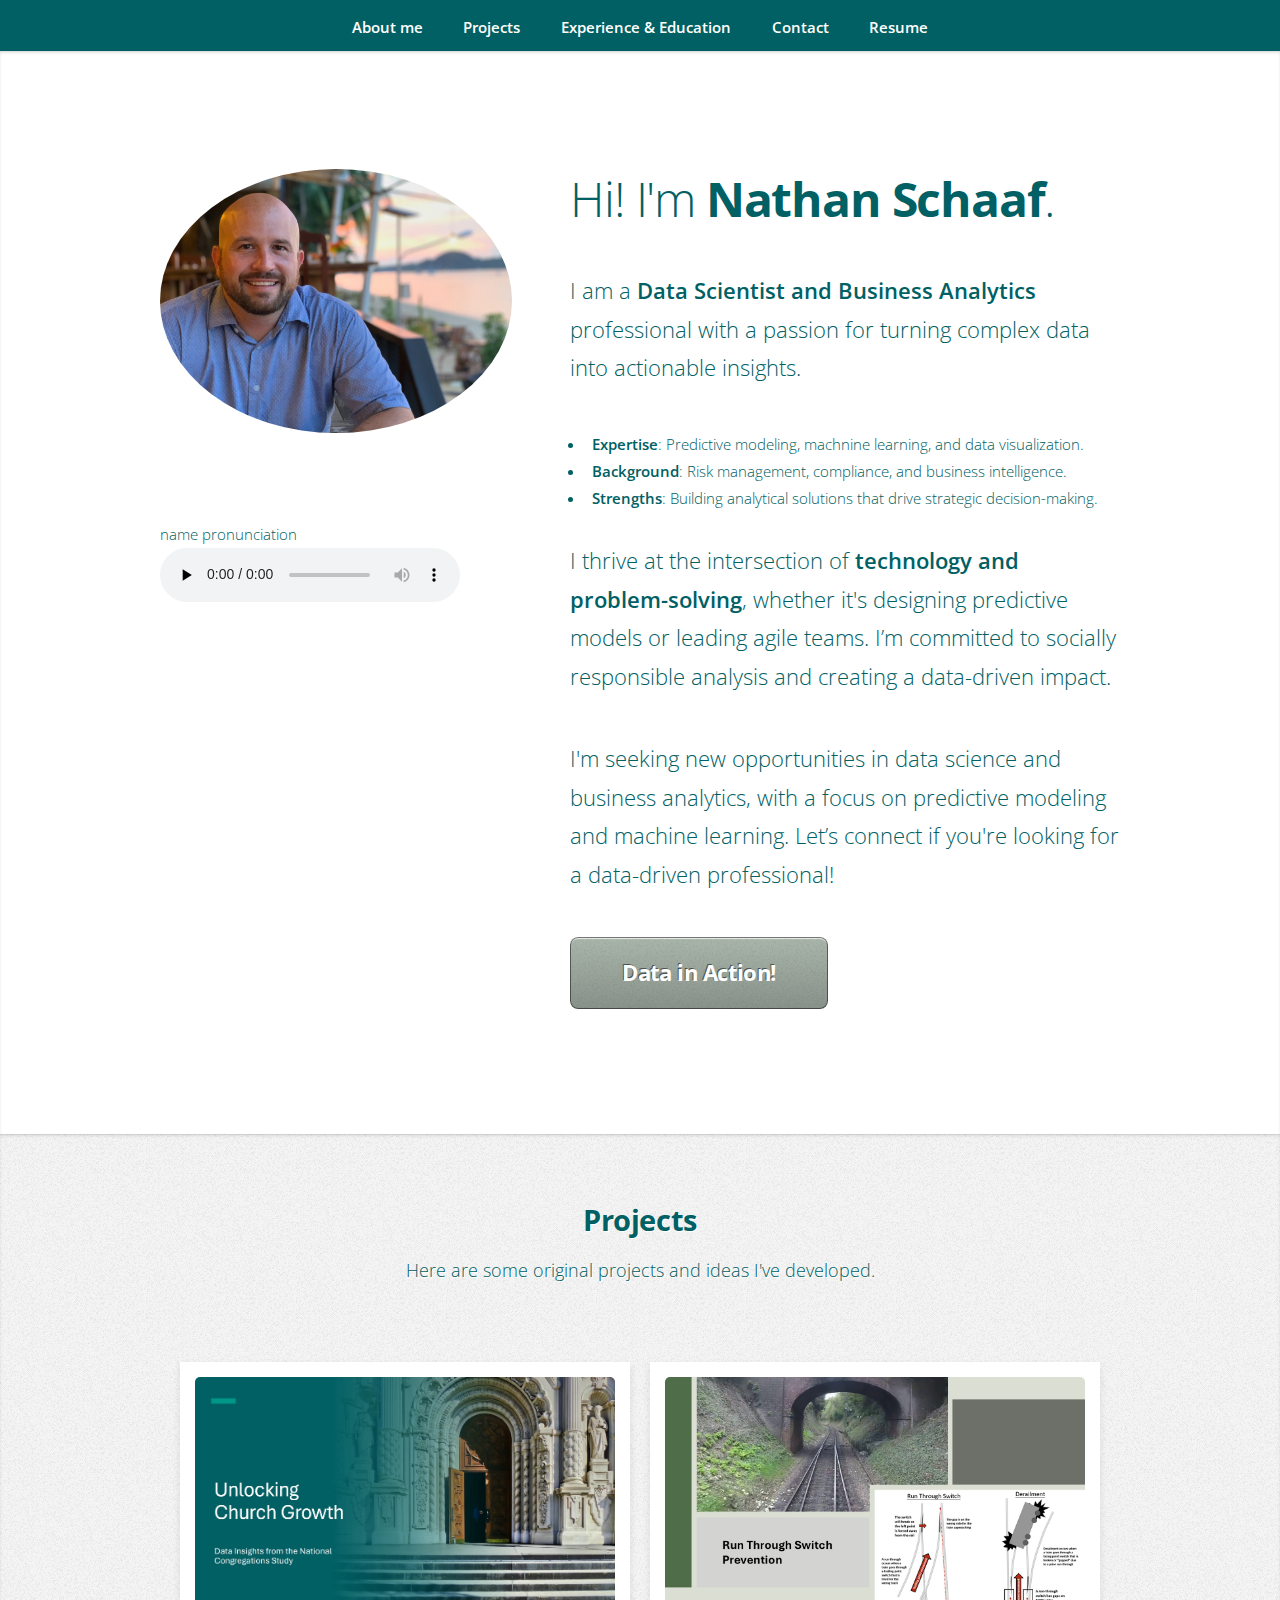
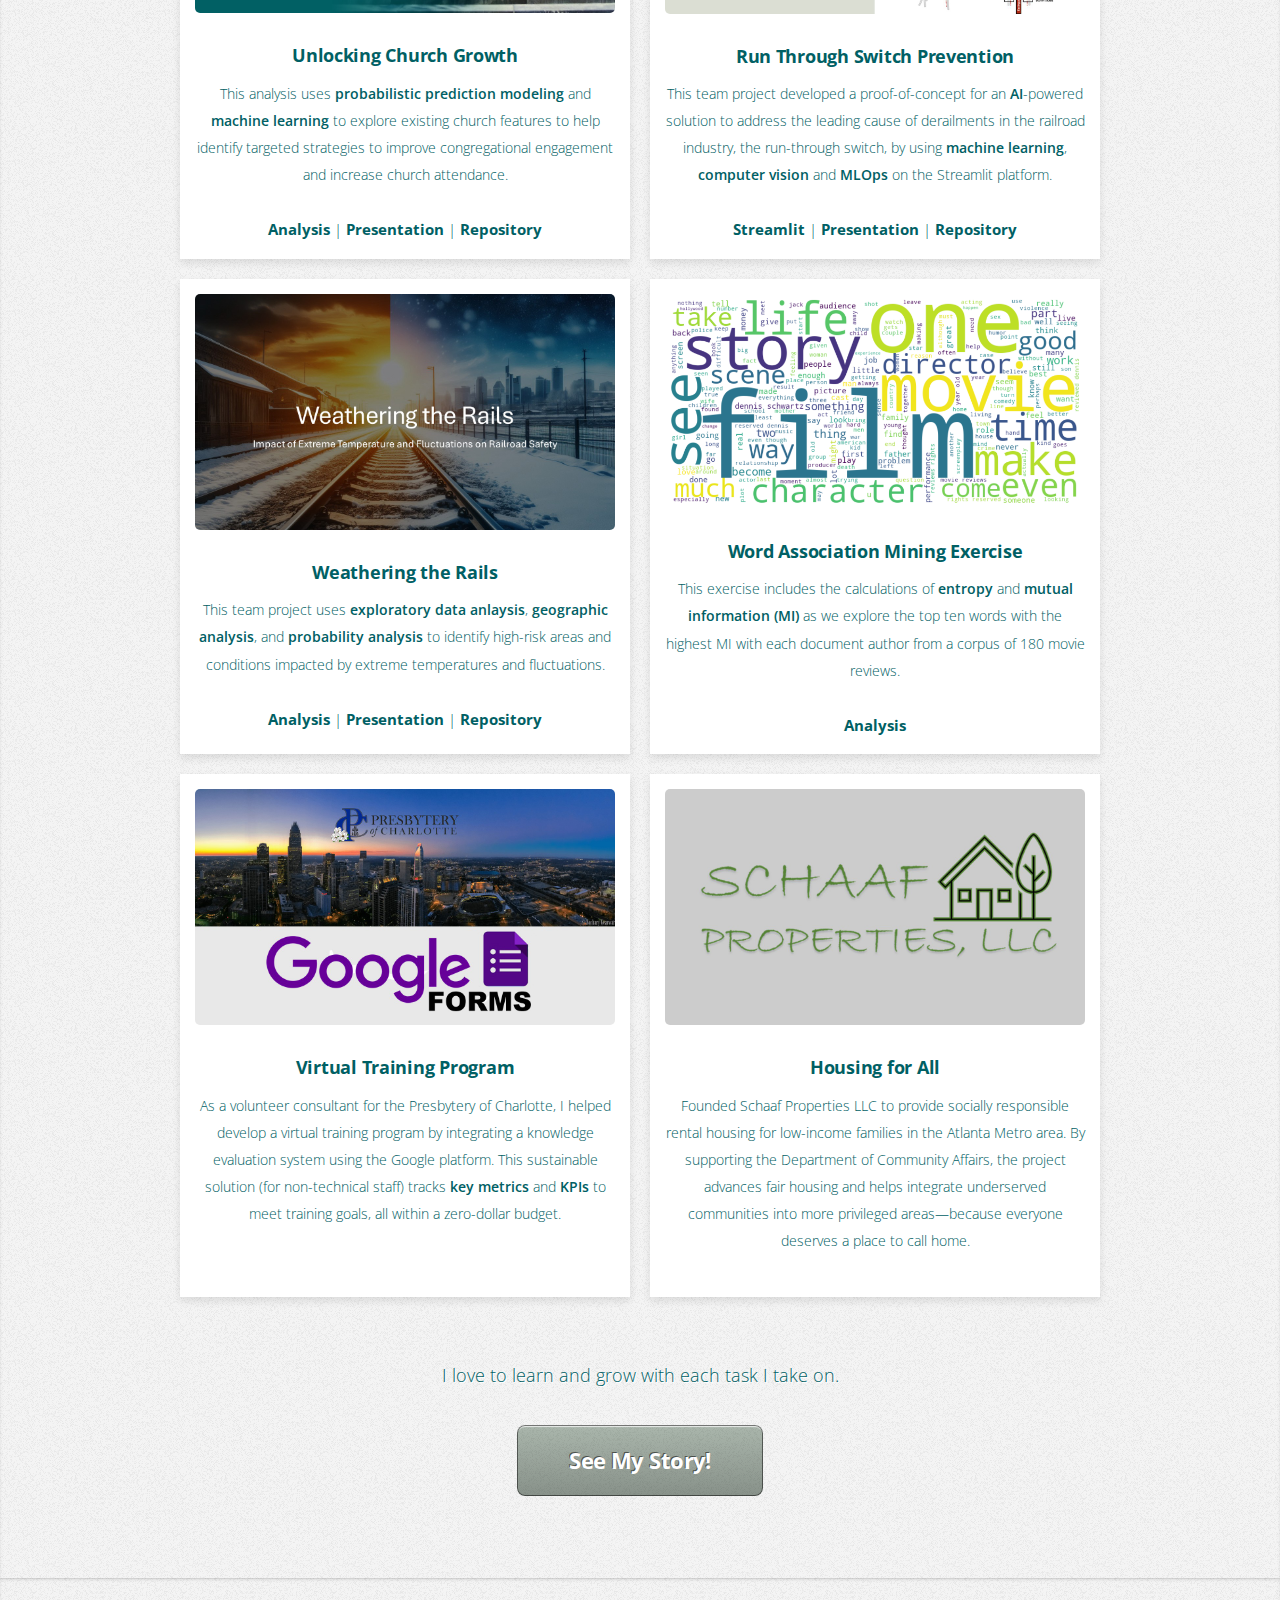
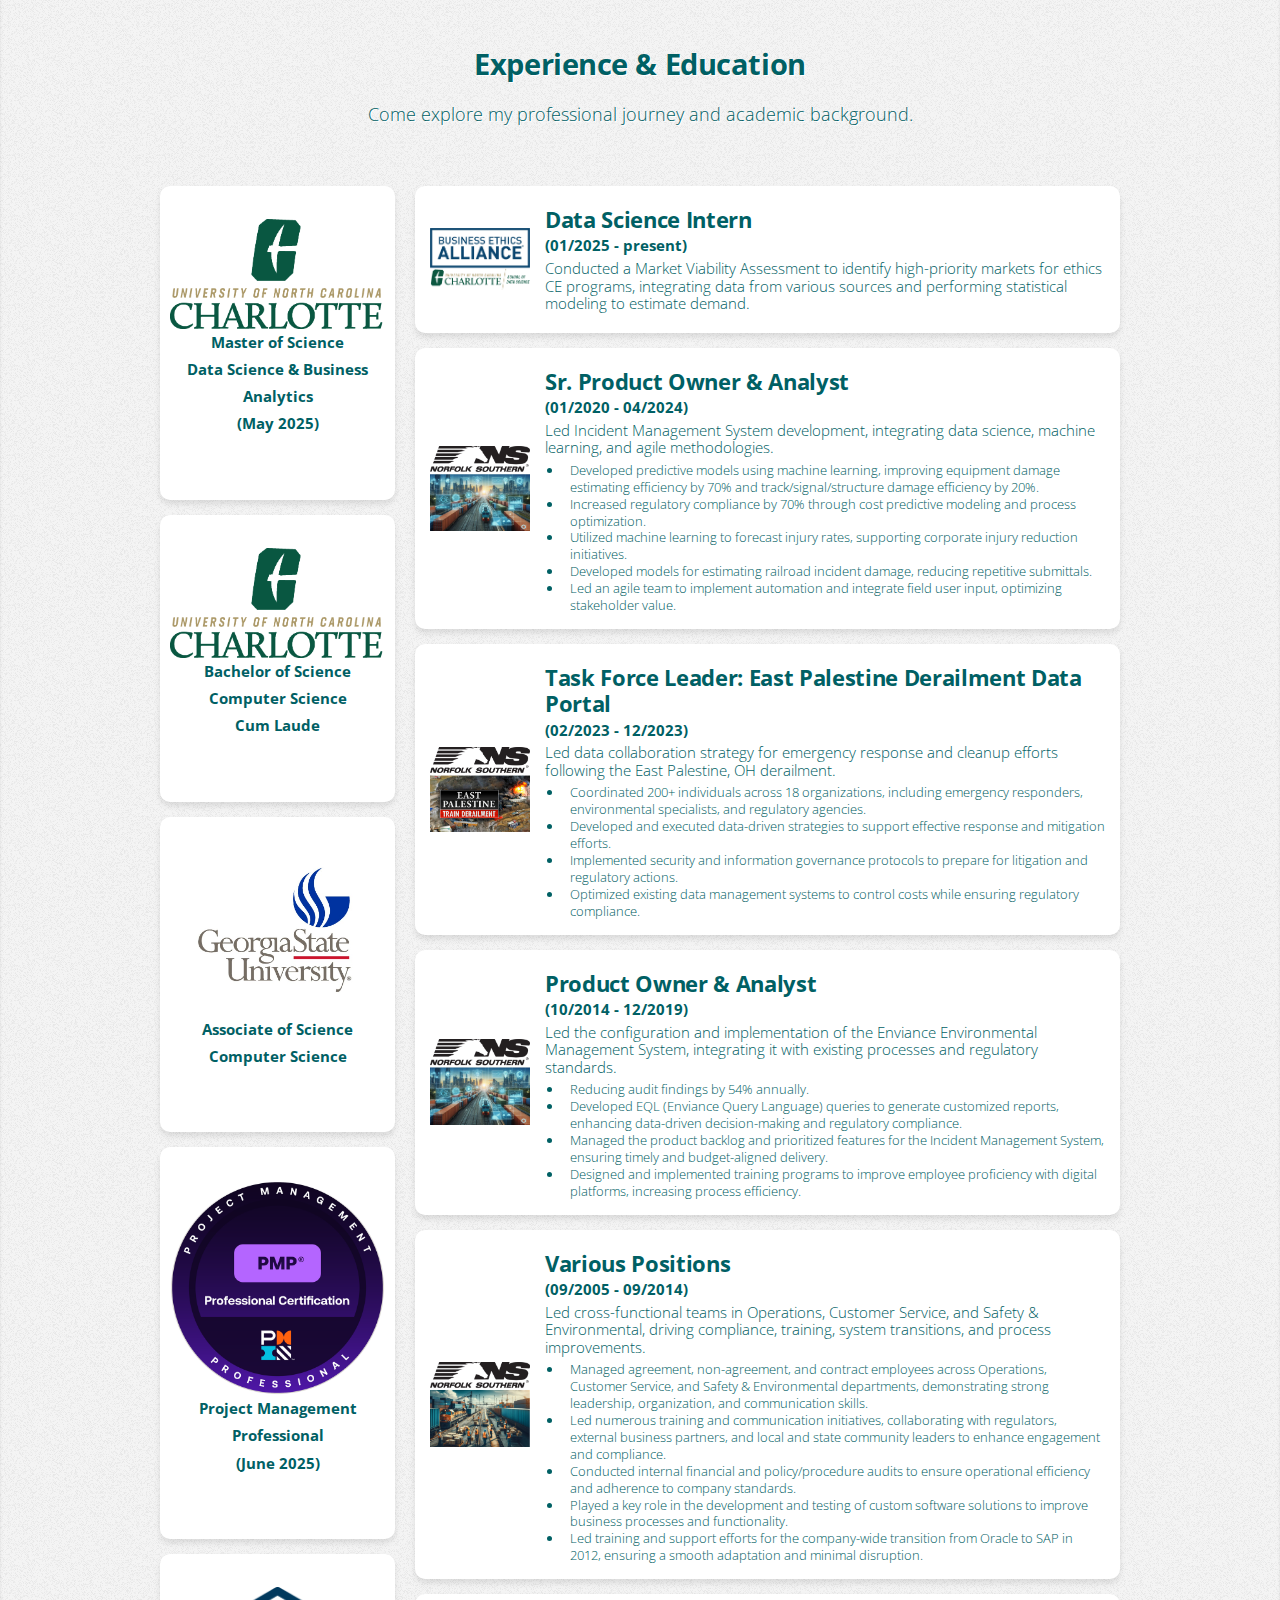
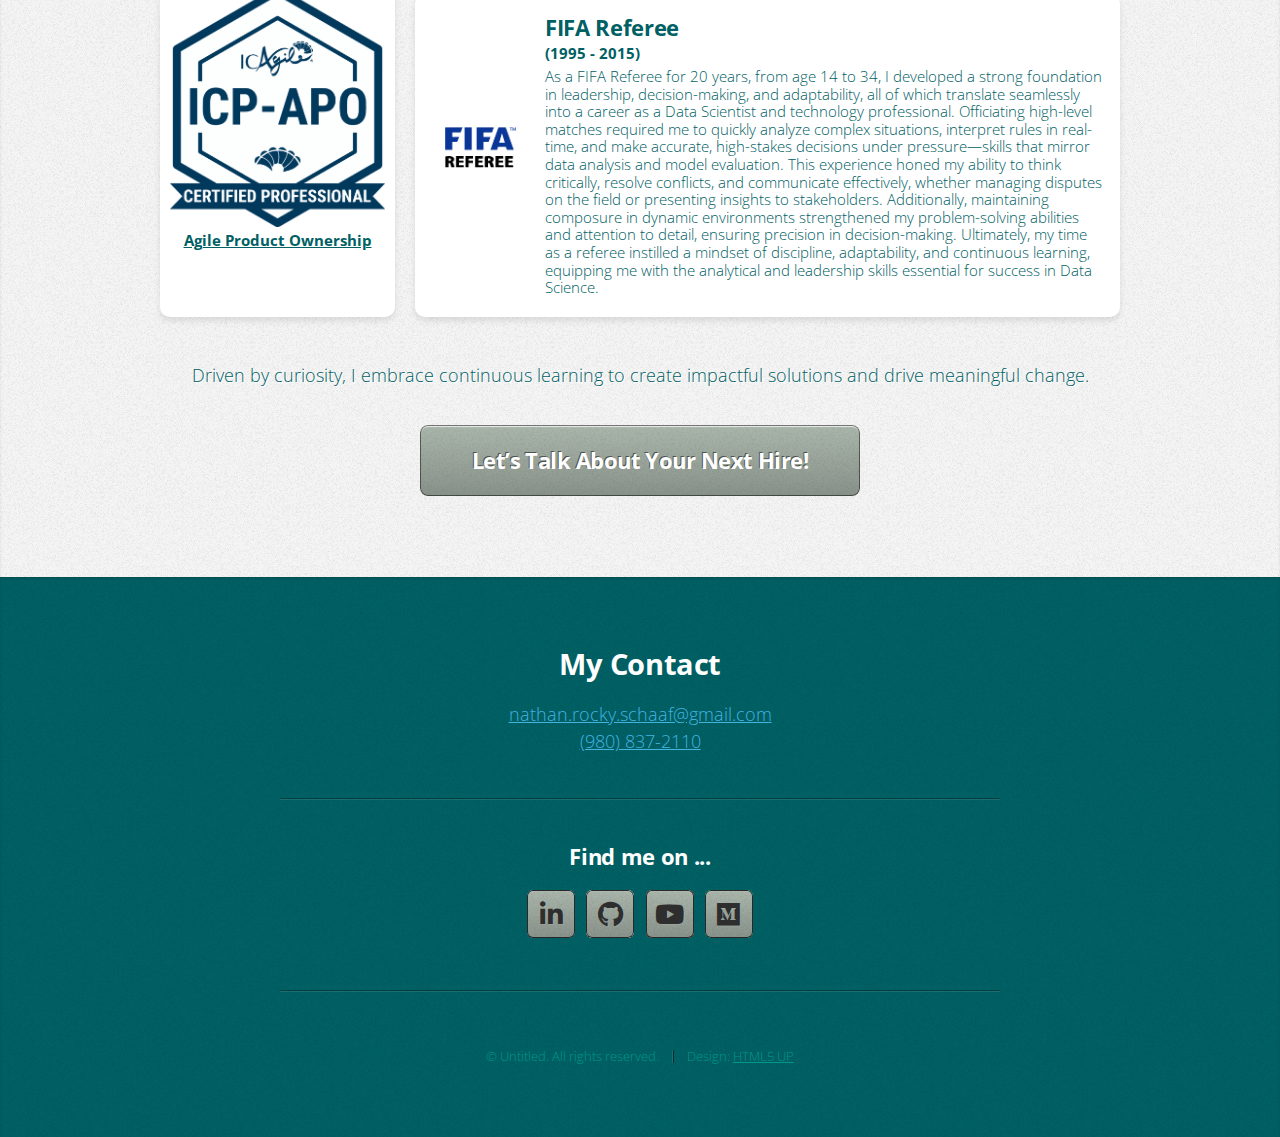
==== commit d61789ac: "fixed analysis link in project Word Assocation Mining" ====
--- a/index.html
+++ b/index.html
@@ -111,10 +111,8 @@
 							</a>
 							<h3><a href="https://github.com/NRSchaaf/word_association_mining_exercise/blob/main/README.md">Word Association Mining Exercise</a></h3>
 							<p>This exercise includes the calculations of <strong>entropy</strong> and <strong>mutual information (MI)</strong> as we explore the top 
-								ten words with the highest MI with each document author (two authors total).</p>
-							<a href="https://nbviewer.jupyter.org/NRSchaaf/word_association_mining_exercise/blob/main/word_association_mining_exercise.ipynb">Analysis</a> |
-							<a href="https://1drv.ms/p/s!Am1b1E8pcdH6k-N9vyfSuMbWyM3Mzw?e=g0erMZ">Presentation</a> |
-							<a href="https://github.com/NRSchaaf/weathering_the_rails">Repository</a>
+								ten words with the highest MI with each document author from a corpus of 180 movie reviews.</p>
+							<a href="https://nbviewer.org/github/NRSchaaf/word_association_mining_exercise/blob/main/word_association_mining_exercise.ipynb">Analysis</a> 
 						</div>
 
 						<div class="project-tile">
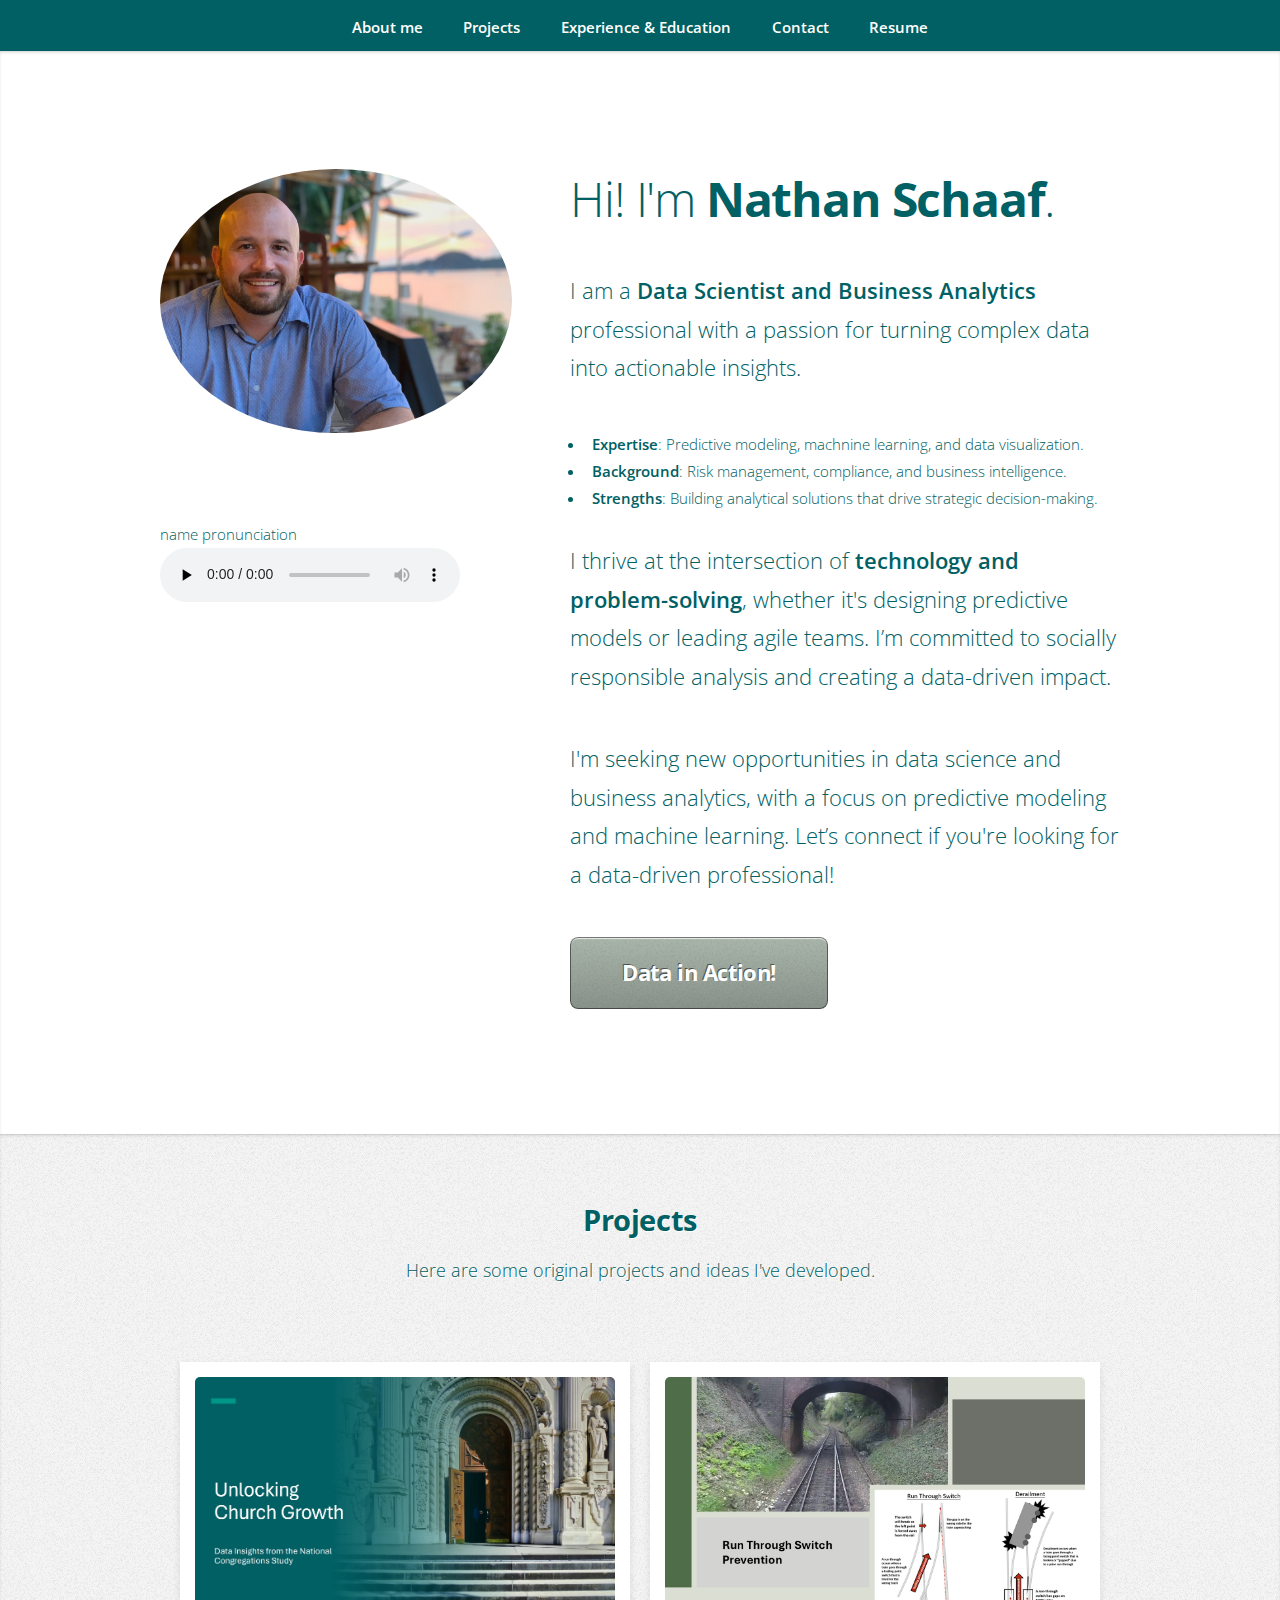
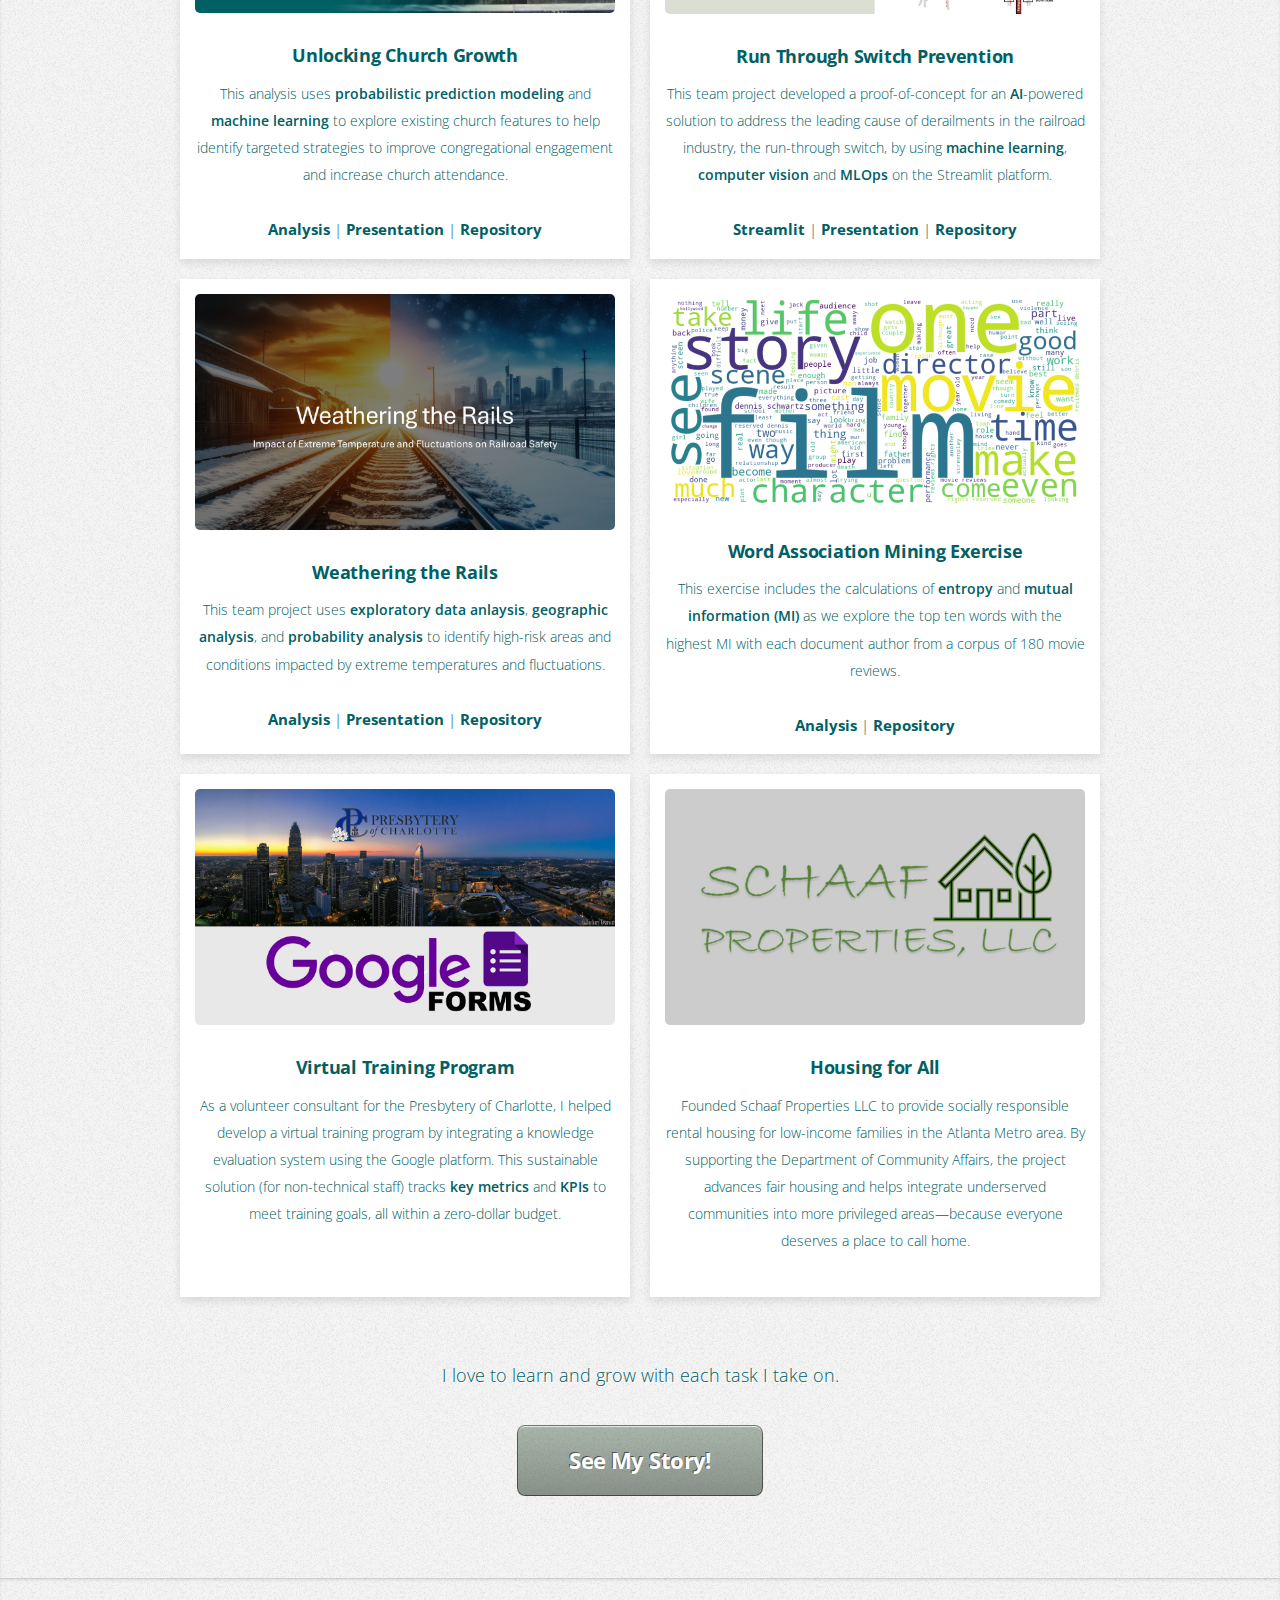
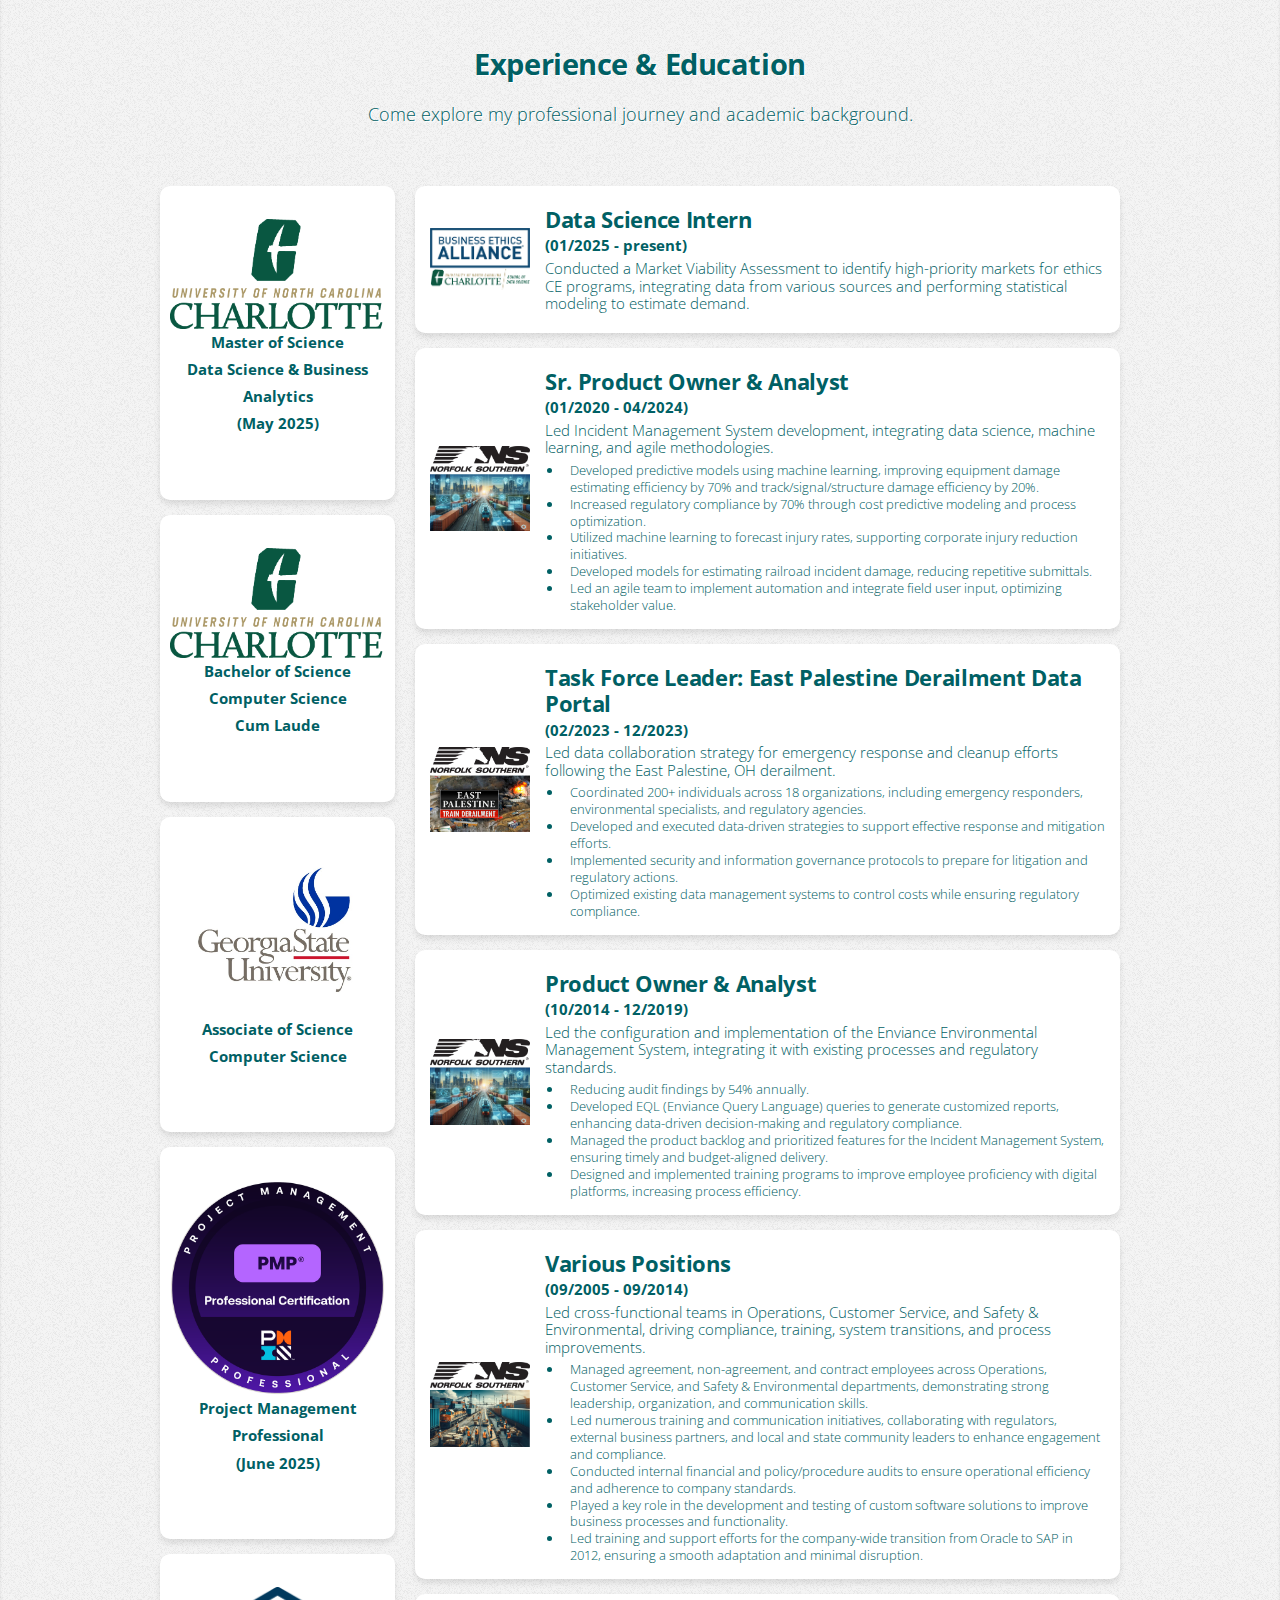
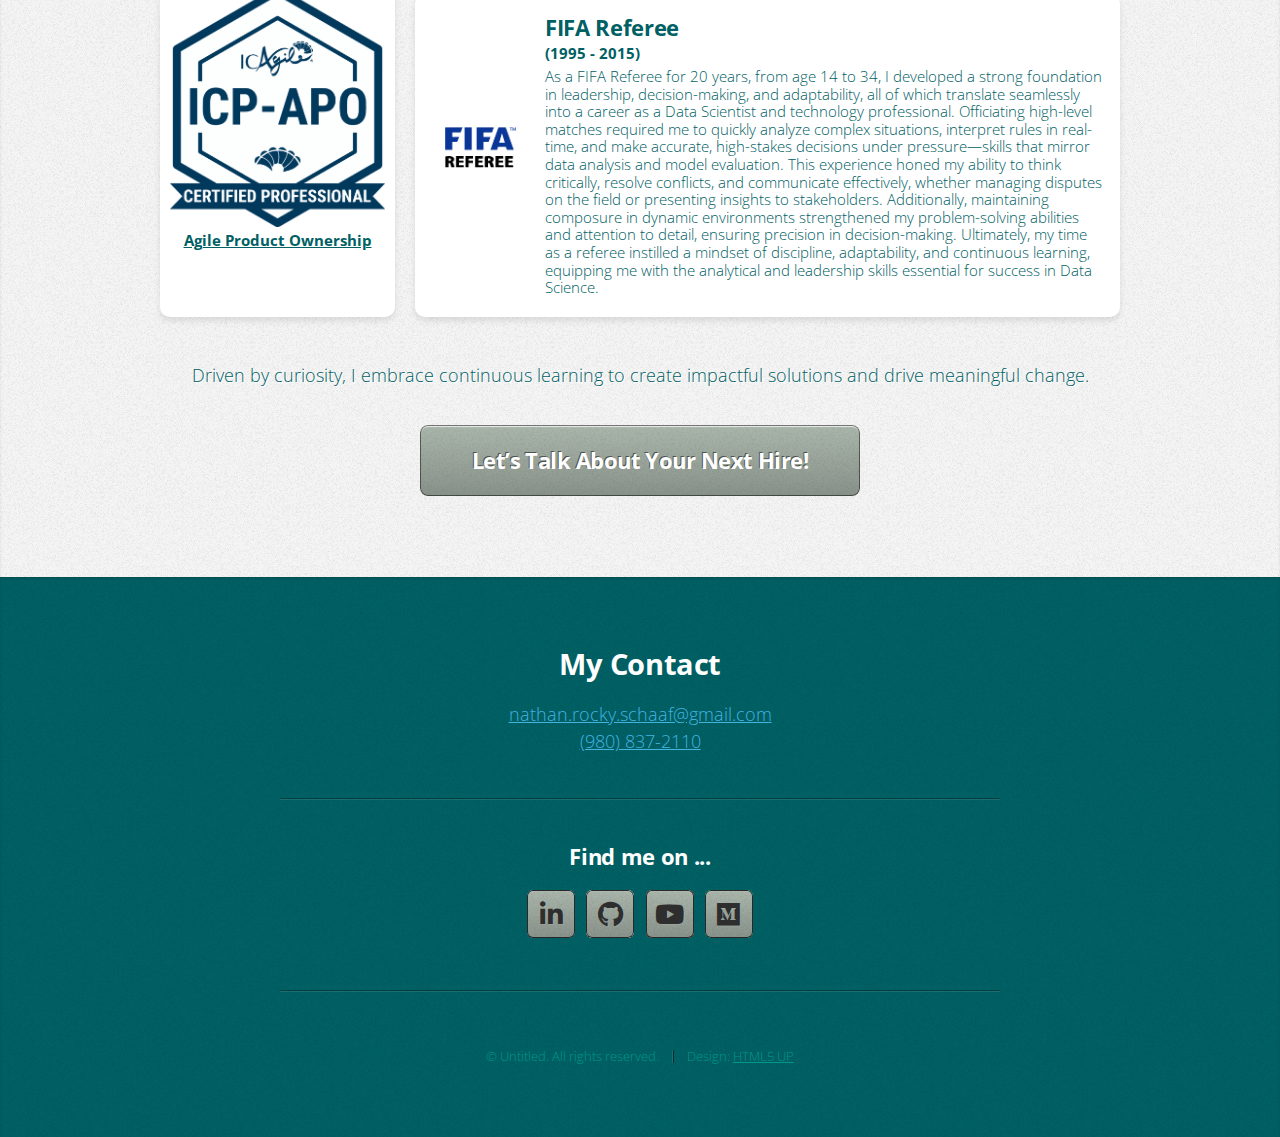
==== commit 622e982f: "updated project Word Association Mining to include link to repo" ====
--- a/index.html
+++ b/index.html
@@ -112,7 +112,8 @@
 							<h3><a href="https://github.com/NRSchaaf/word_association_mining_exercise/blob/main/README.md">Word Association Mining Exercise</a></h3>
 							<p>This exercise includes the calculations of <strong>entropy</strong> and <strong>mutual information (MI)</strong> as we explore the top 
 								ten words with the highest MI with each document author from a corpus of 180 movie reviews.</p>
-							<a href="https://nbviewer.org/github/NRSchaaf/word_association_mining_exercise/blob/main/word_association_mining_exercise.ipynb">Analysis</a> 
+							<a href="https://nbviewer.org/github/NRSchaaf/word_association_mining_exercise/blob/main/word_association_mining_exercise.ipynb">Analysis</a> |
+							<a href="https://github.com/NRSchaaf/word_association_mining_exercise">Repository</a>
 						</div>
 
 						<div class="project-tile">
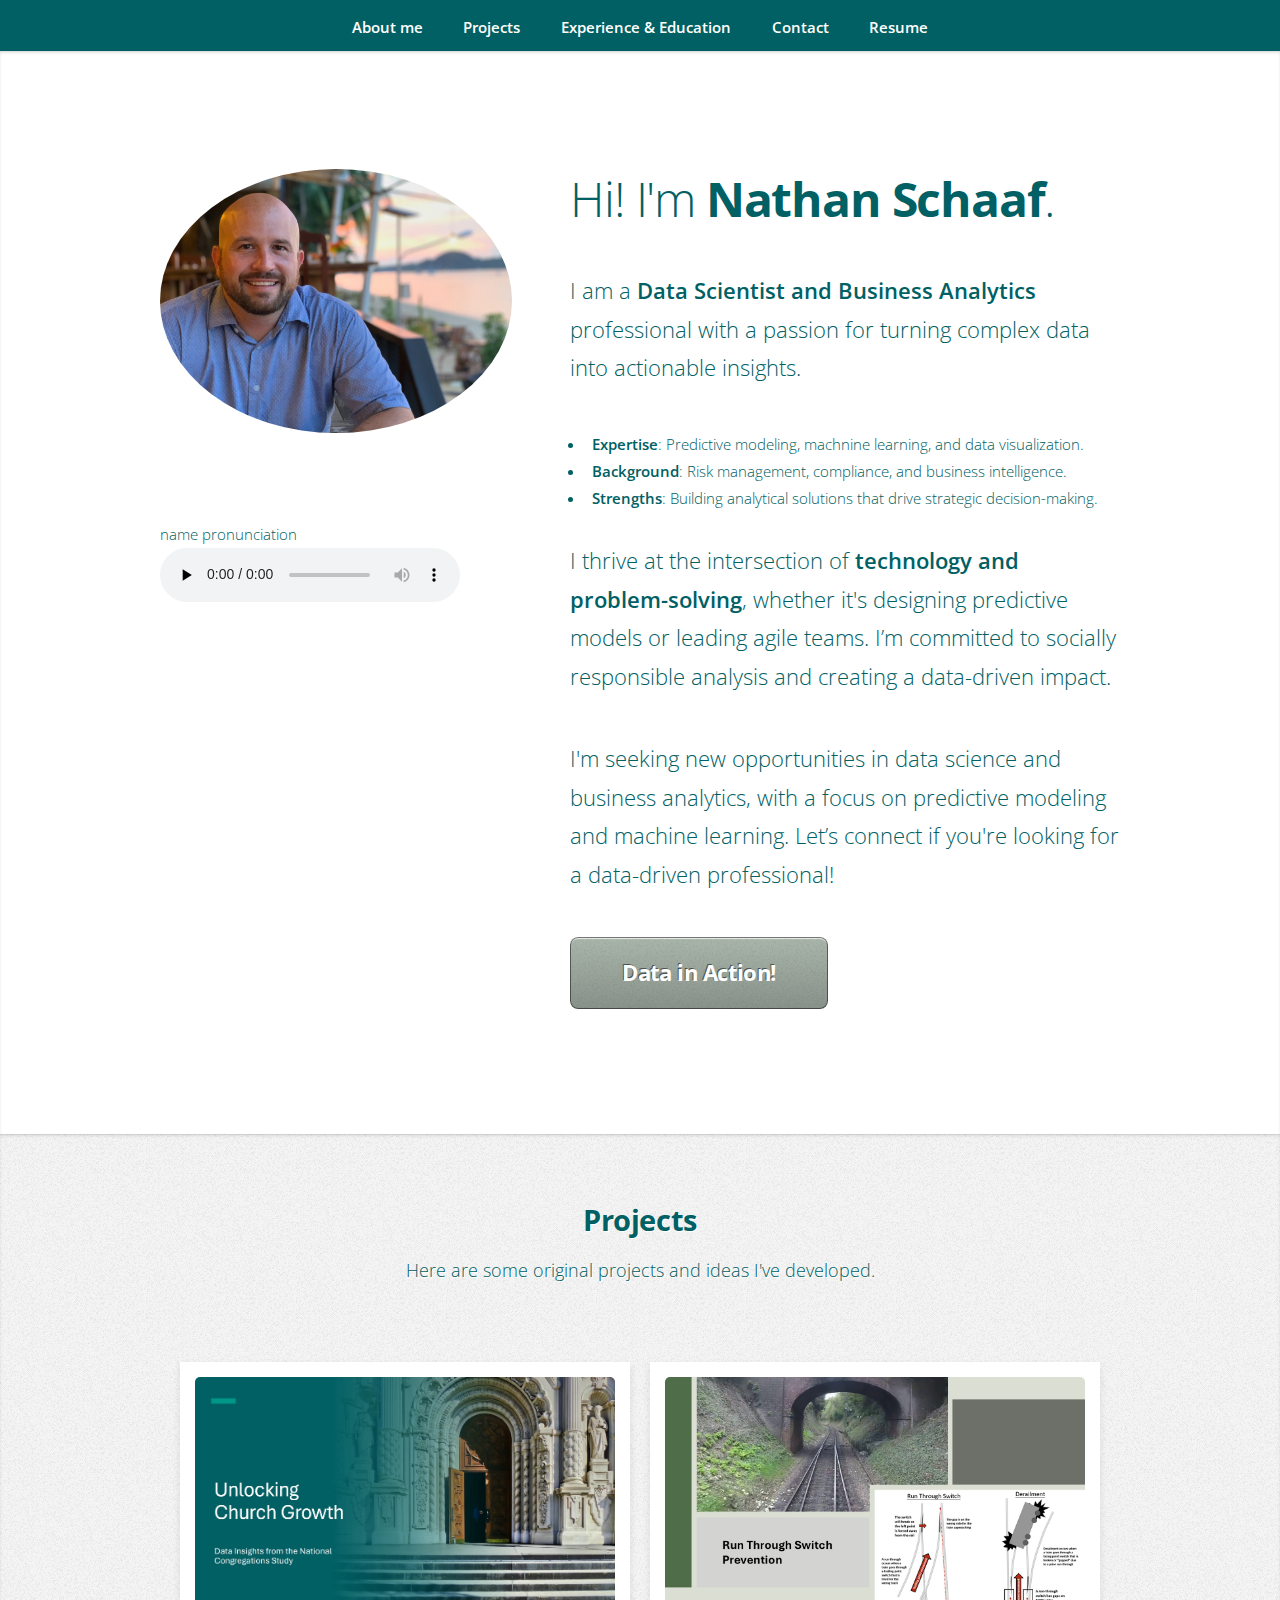
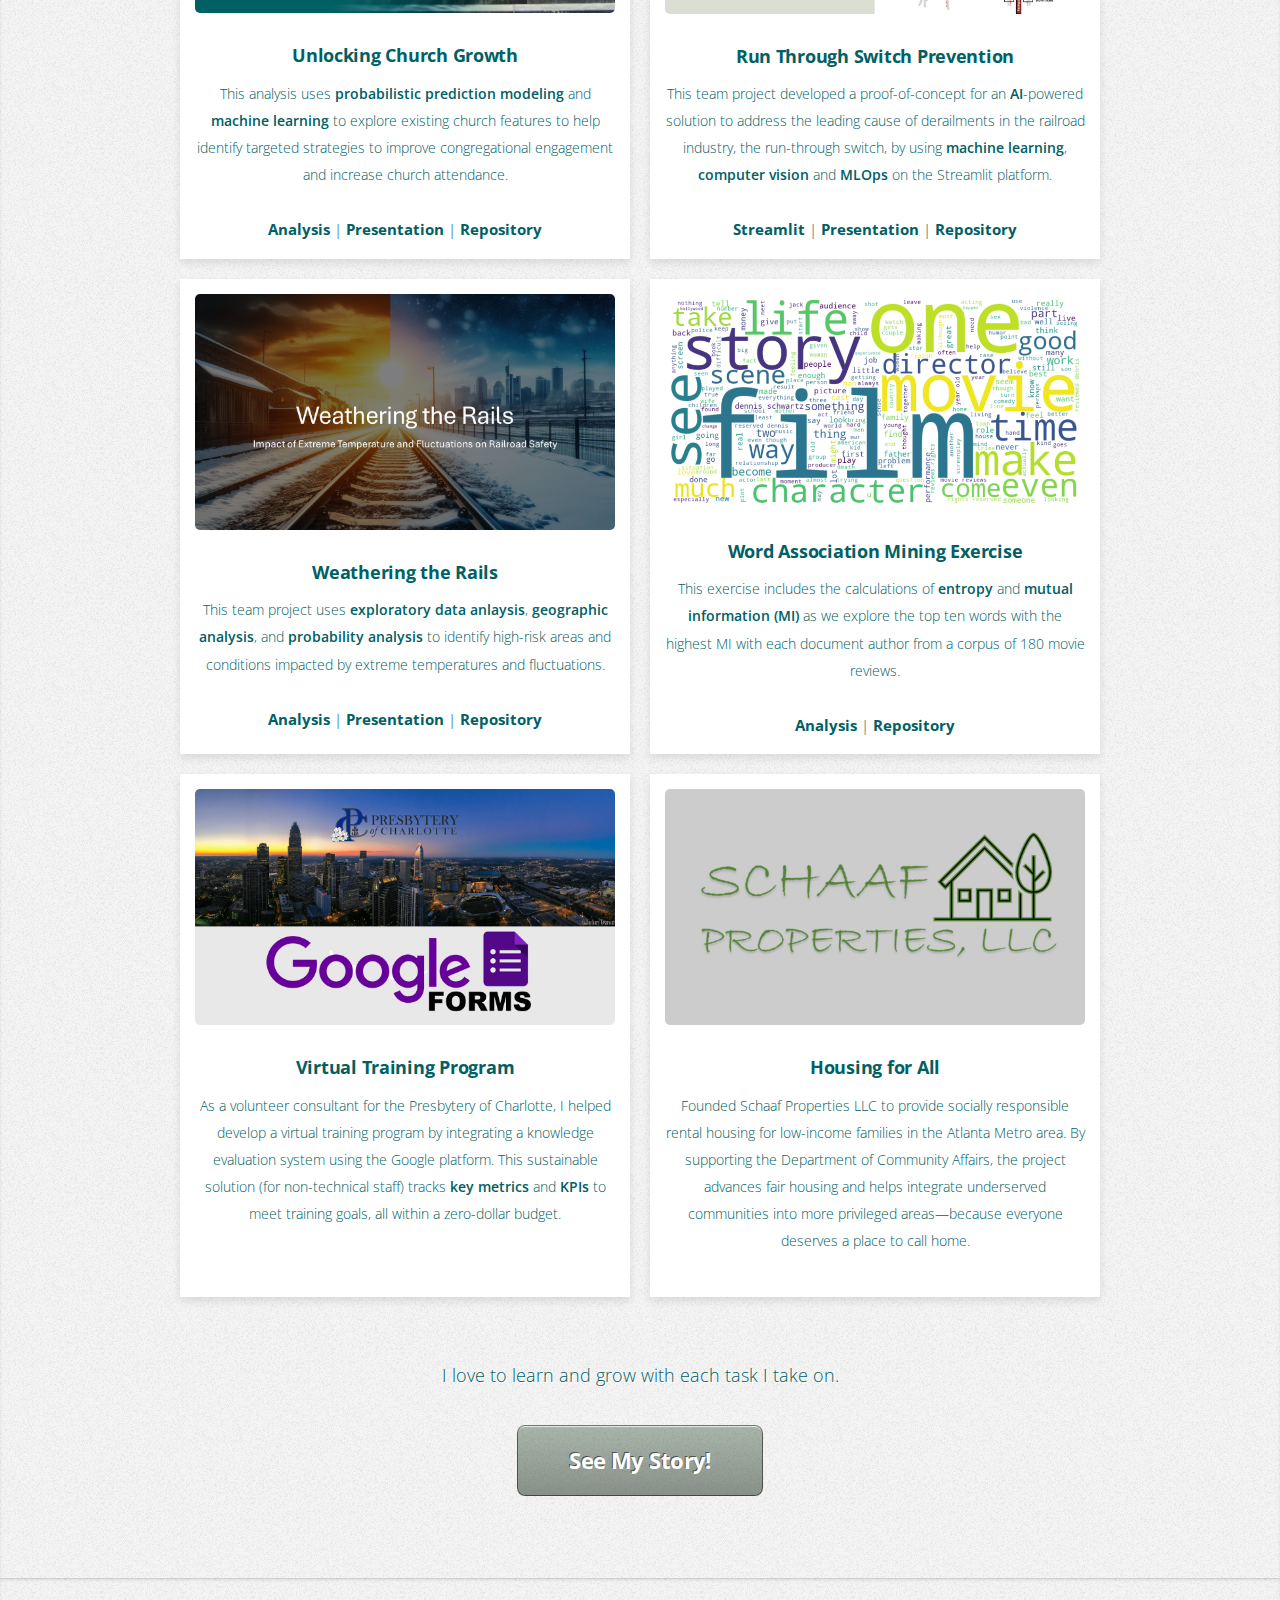
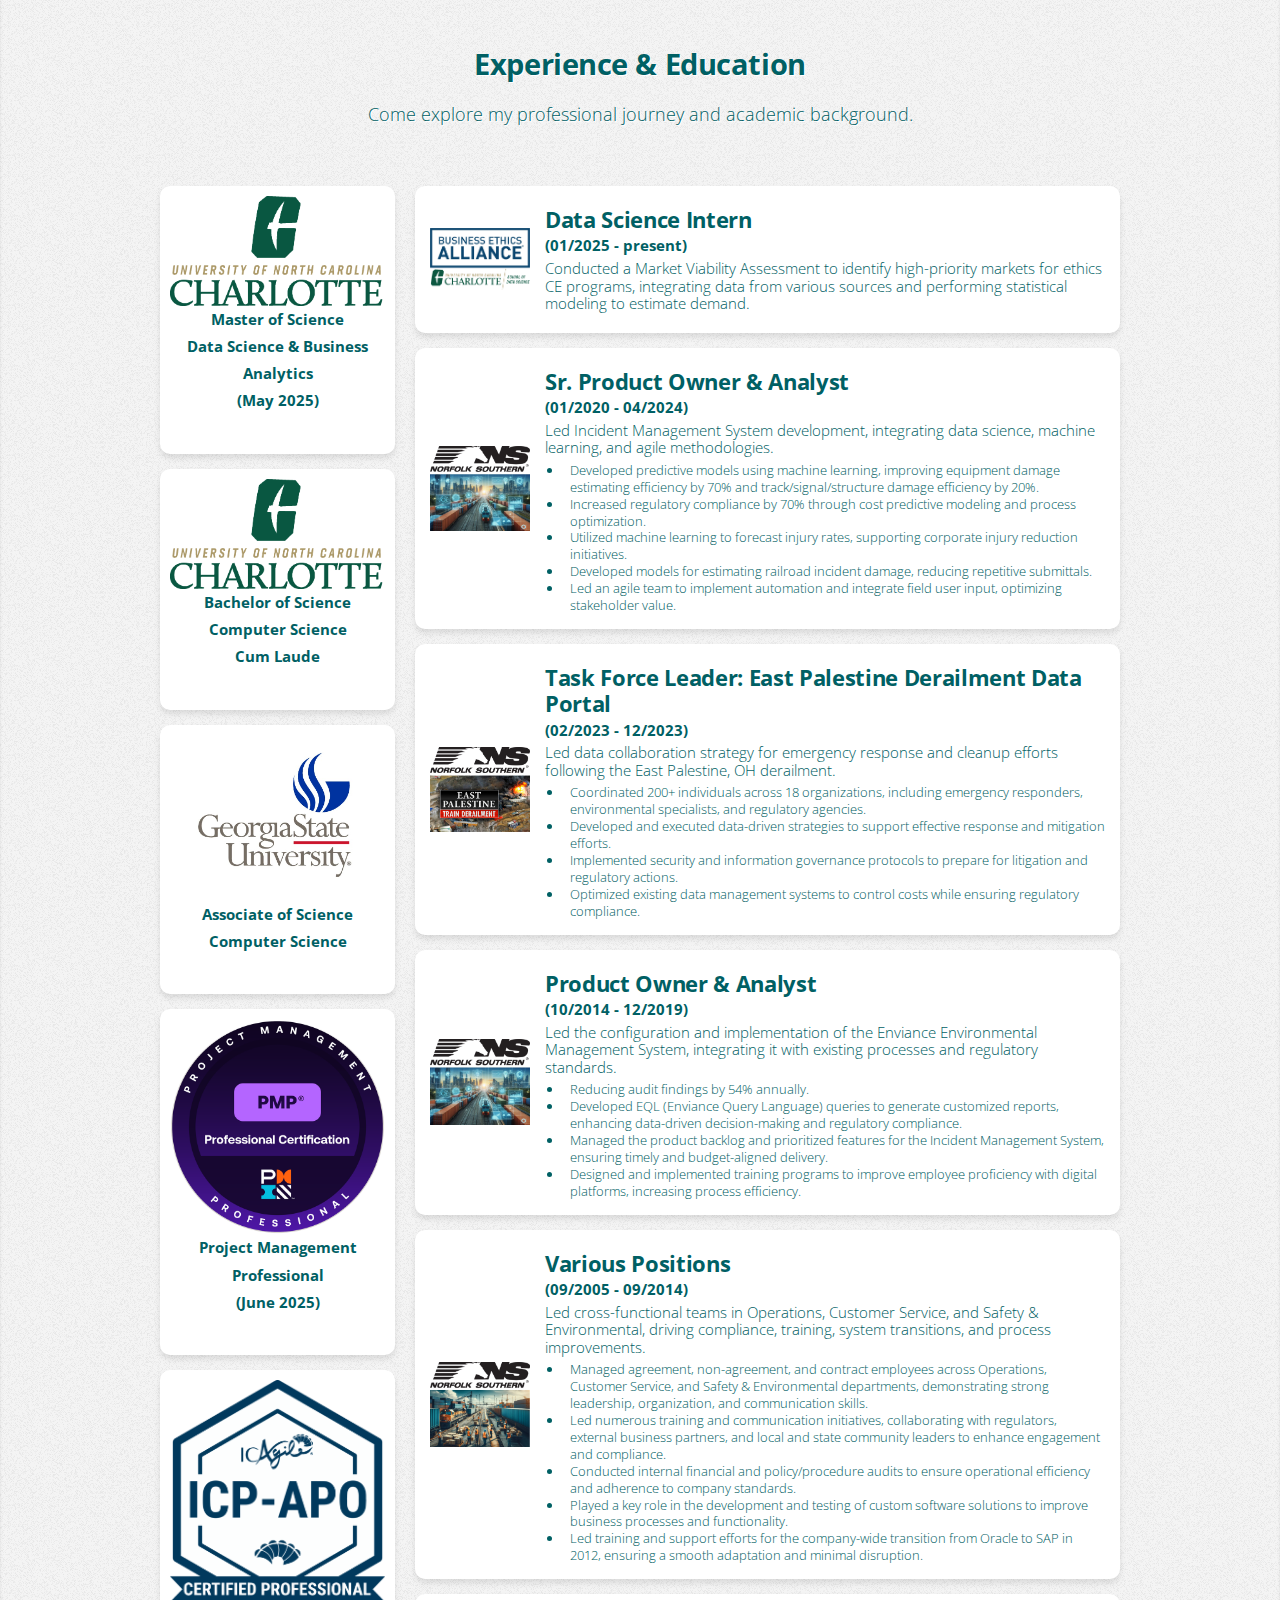
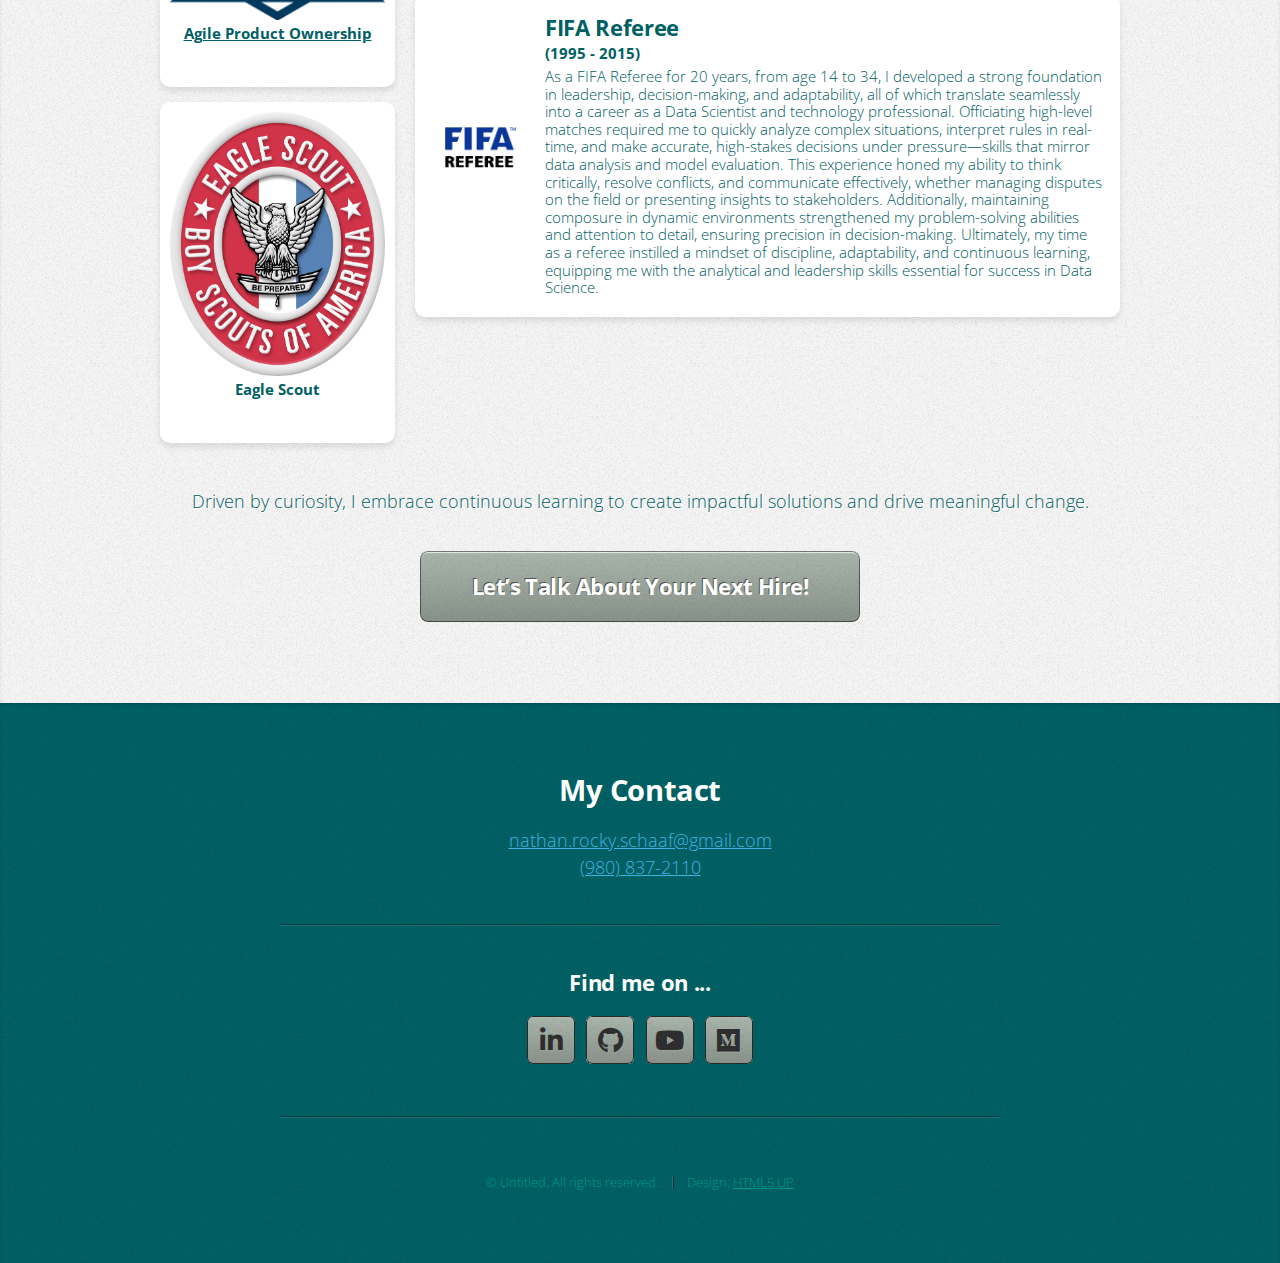
==== commit 11a8b3b6: "Activated Eagle Scout award" ====
--- a/index.html
+++ b/index.html
@@ -181,10 +181,10 @@
 								<img src="images/icp-apo.png" alt="Product Owner">
 								<p><a href="https://1drv.ms/b/s!Am1b1E8pcdH6k-oYy0xANmdUw97MxQ?e=aswc78" target="_blank" style="color: #006064; text-decoration: underline;">Agile Product Ownership</a></p>
 							</div>
-							<!--<div class="education-tile">
+							<div class="education-tile">
 								<img src="images/EagleBadge.png" alt="Eagle Scout">
 								<p>Eagle Scout</p>
-							</div> -->
+							</div>
 						</div>
 						
 						<!-- Right Column: Work Experience -->
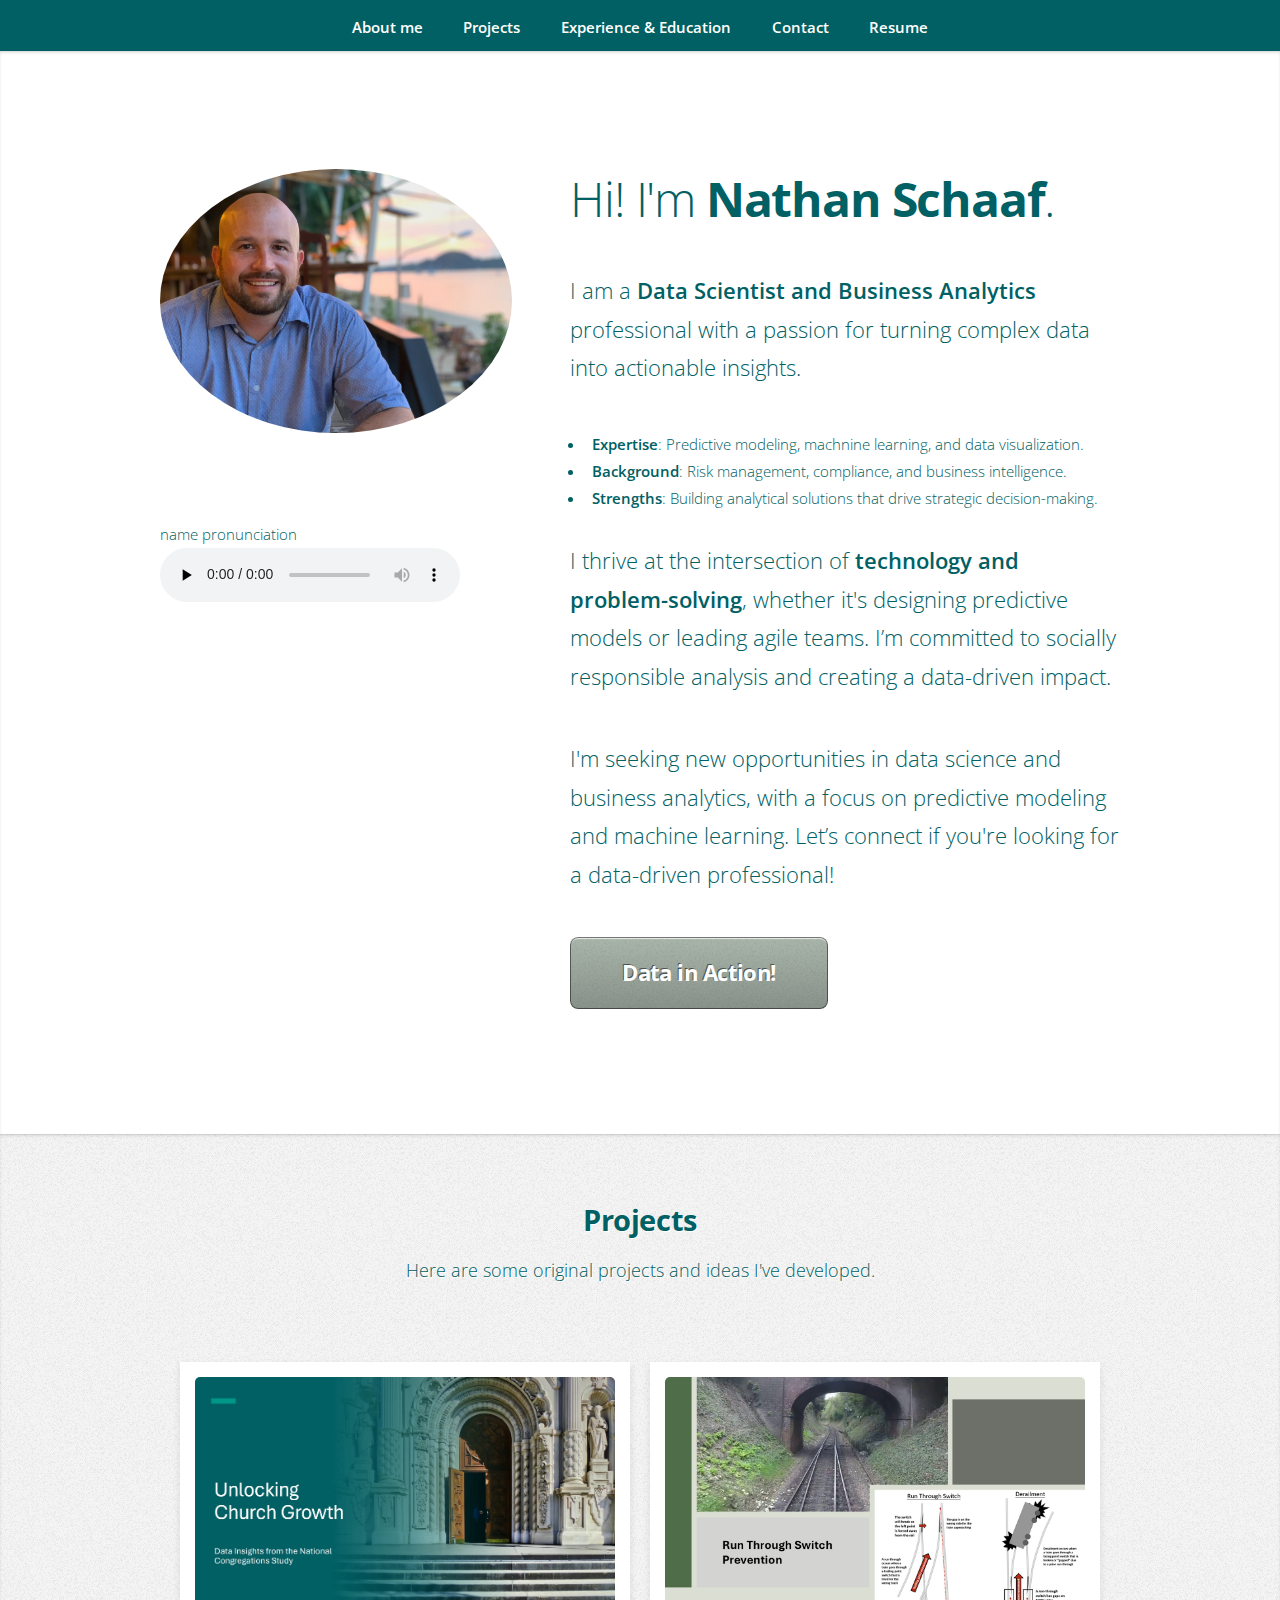
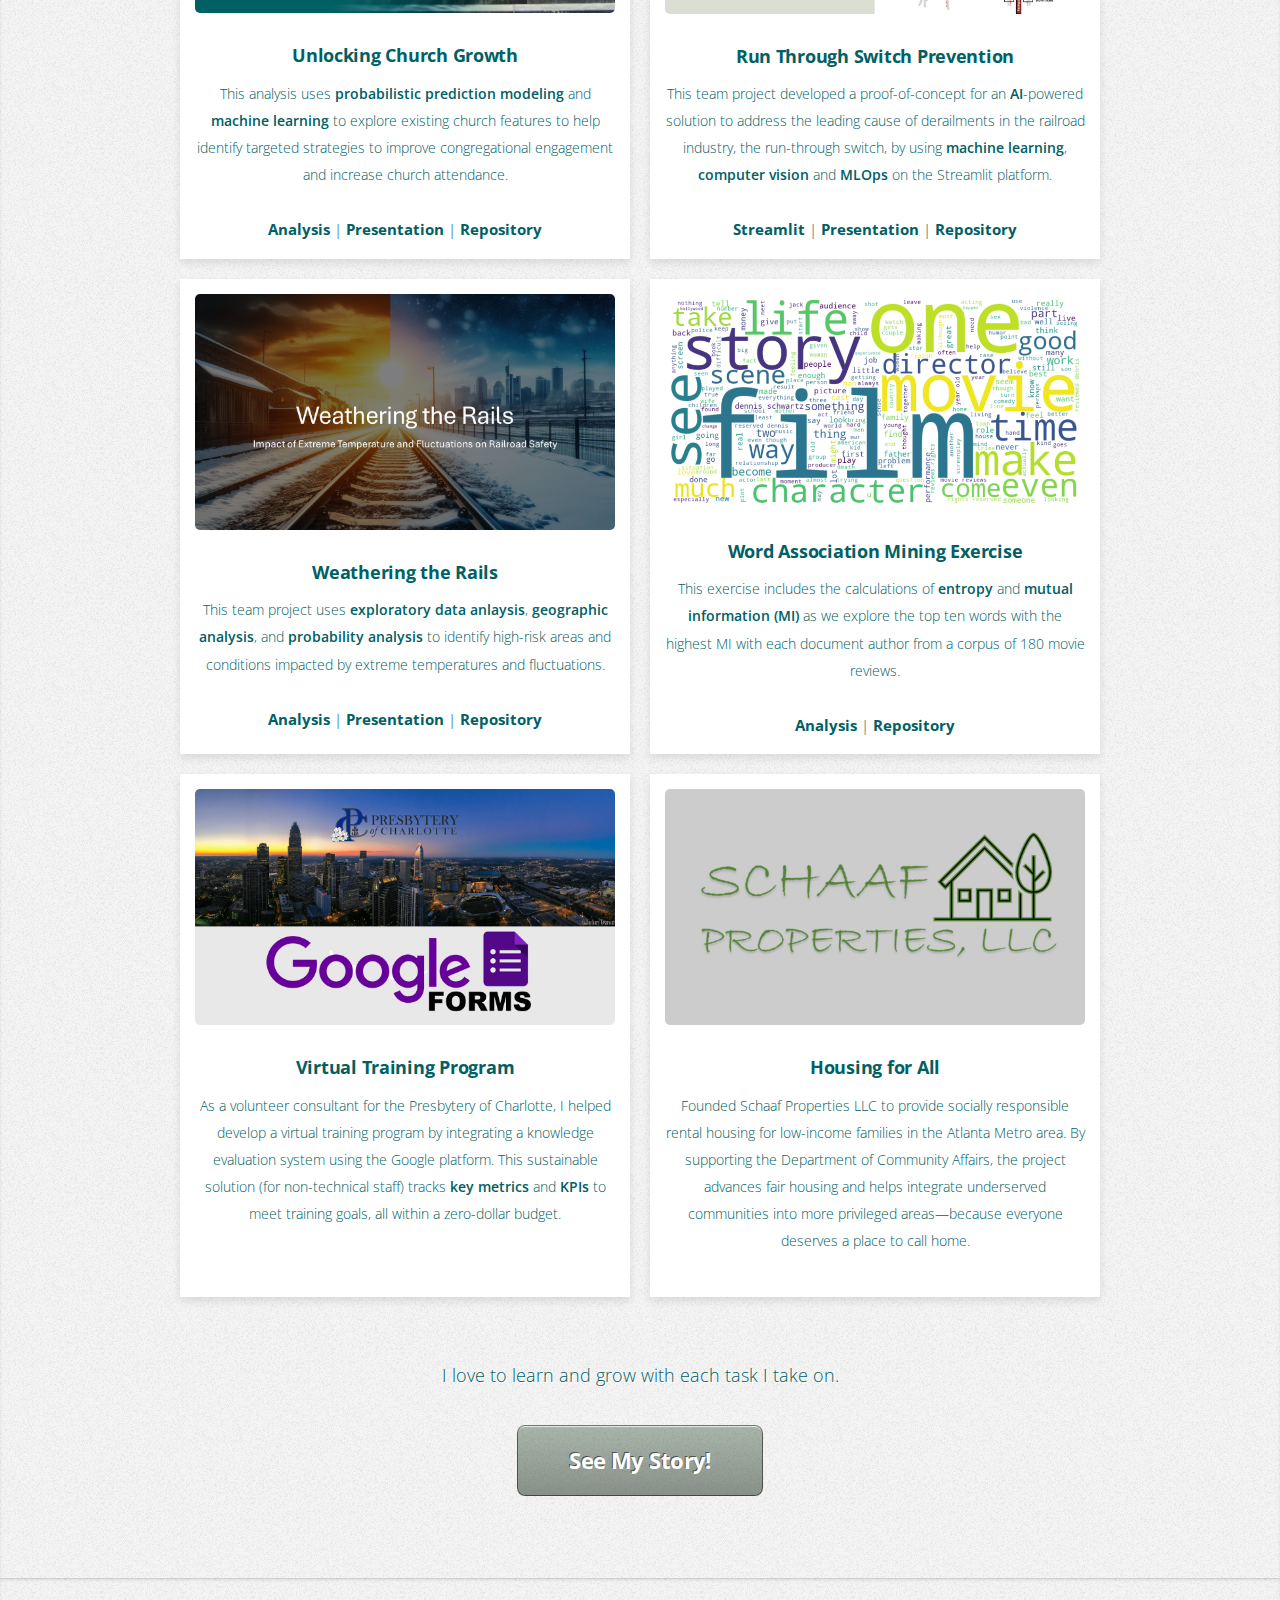
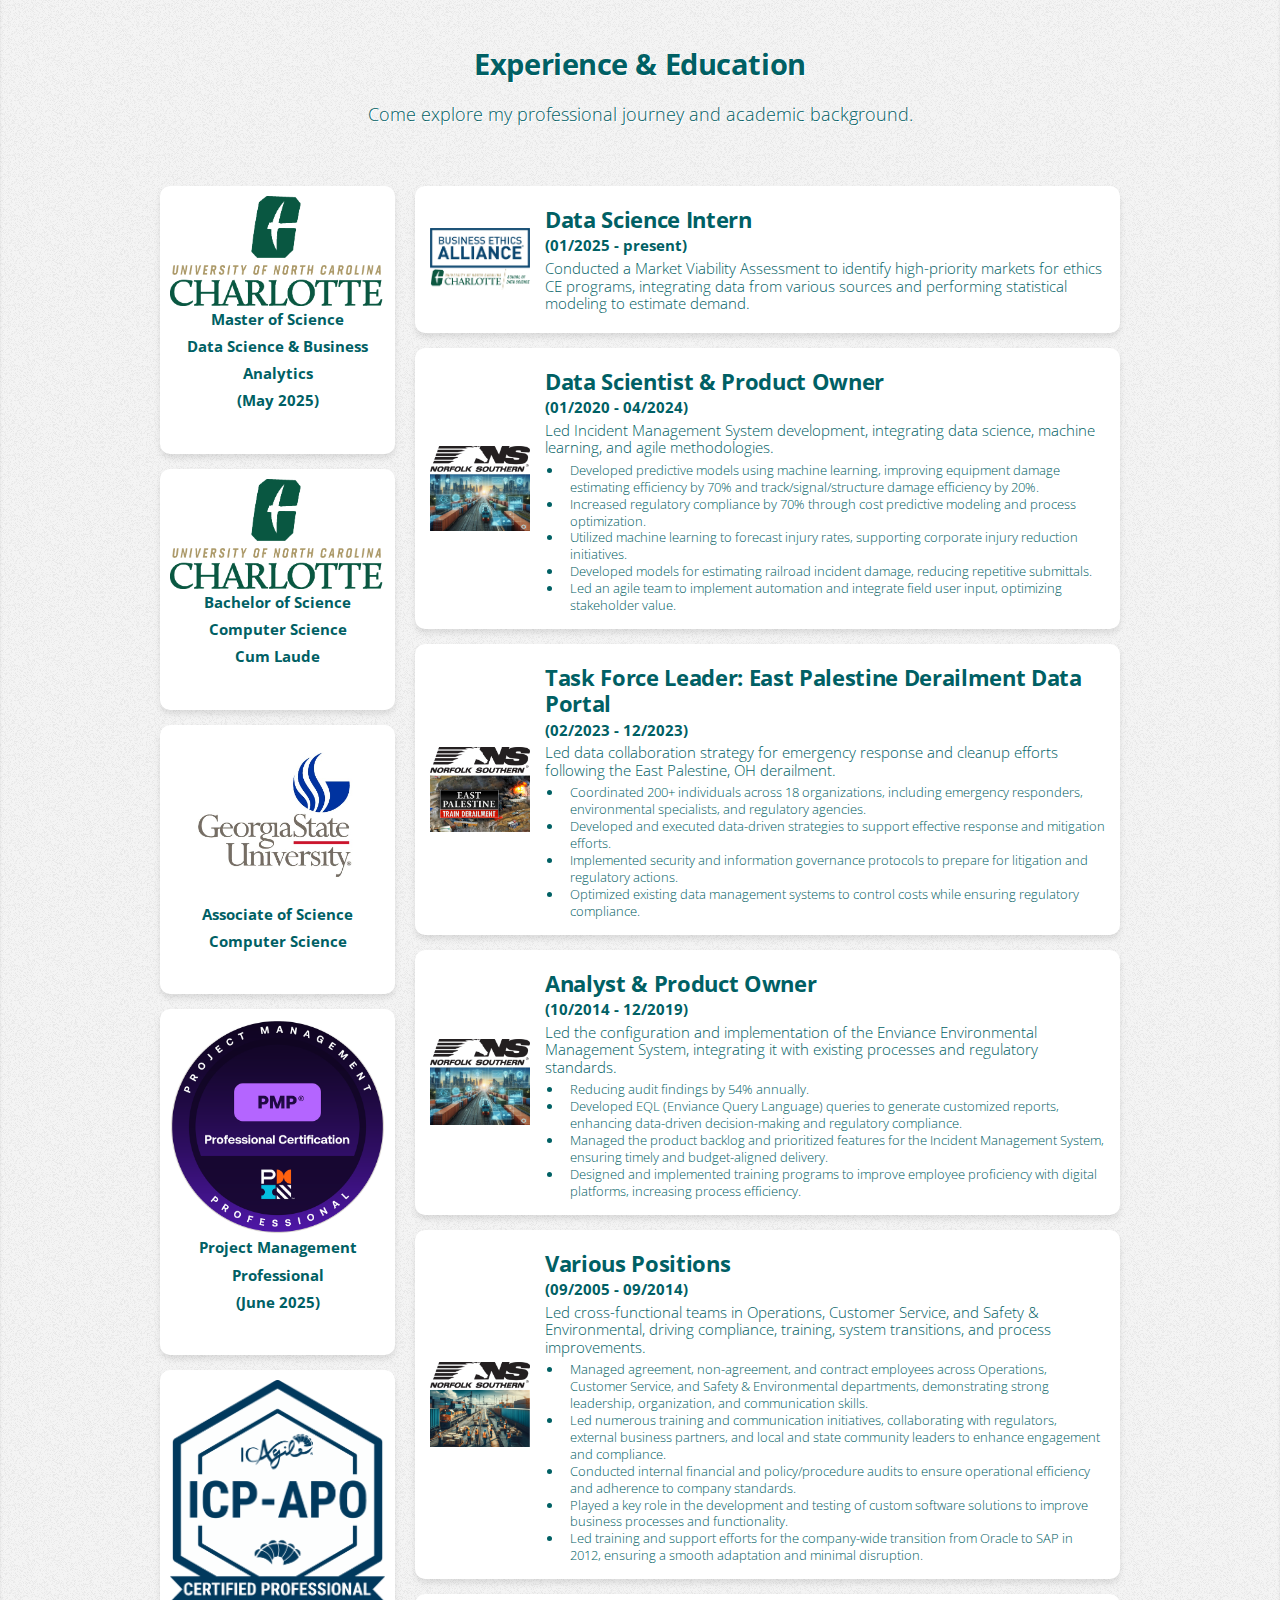
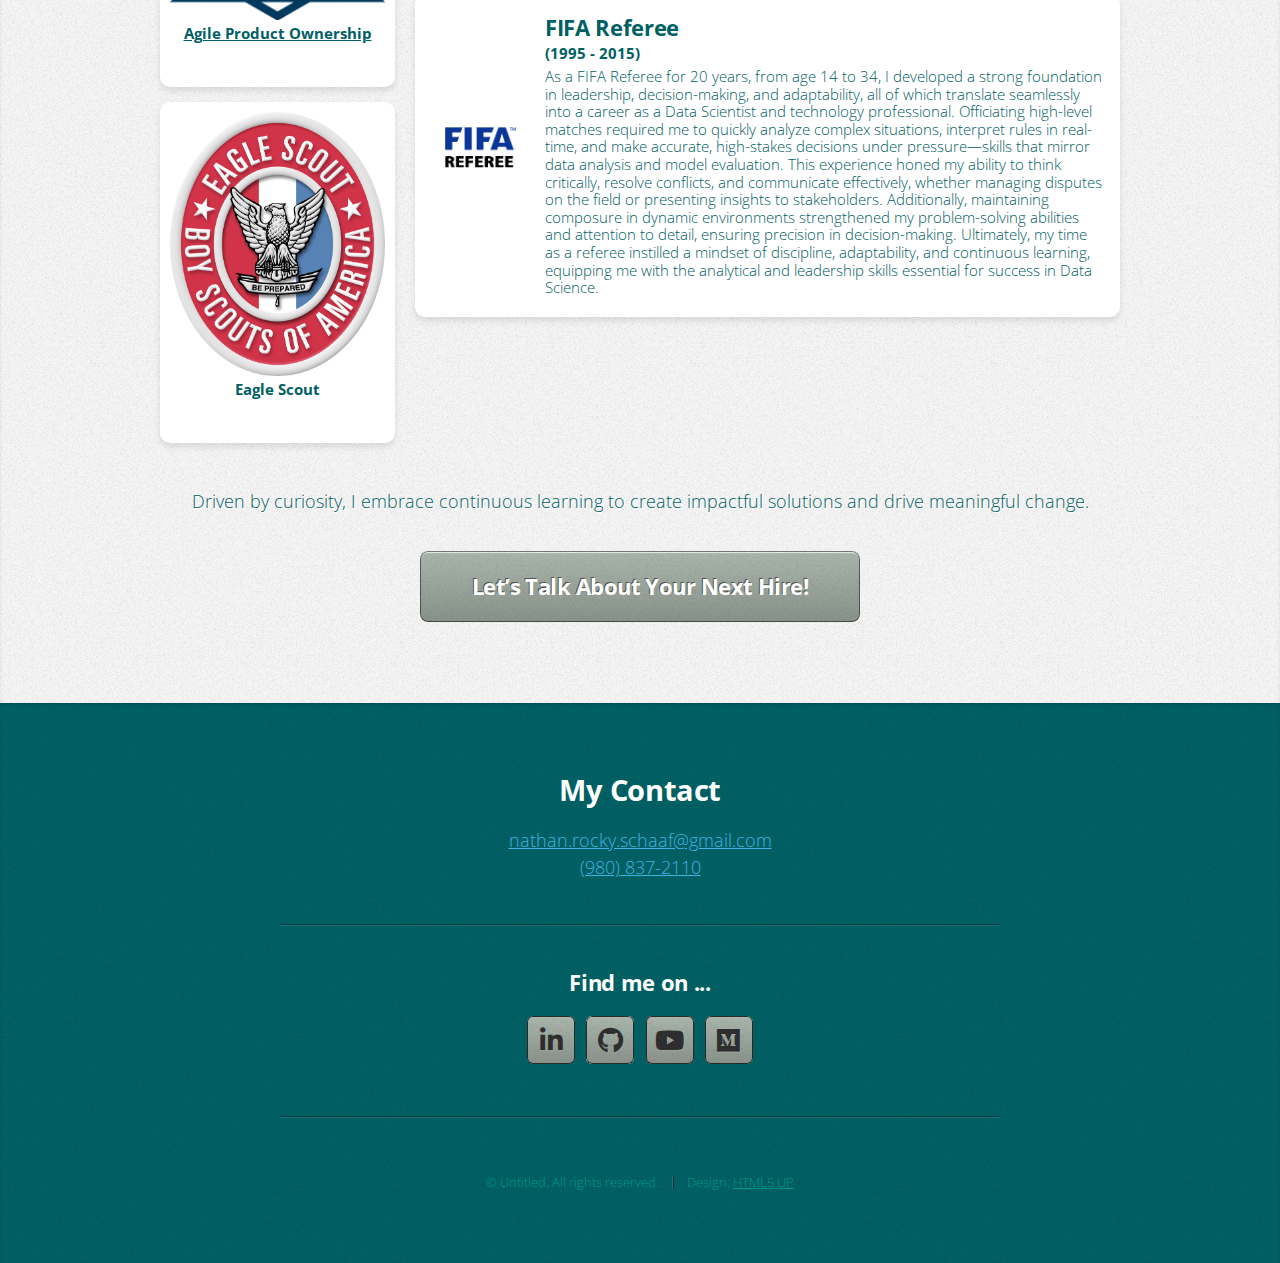
==== commit 04db6008: "updated job titles" ====
--- a/index.html
+++ b/index.html
@@ -201,7 +201,7 @@
 							<div class="experience-tile">
 								<img src="images/sr_product_owner.jpg" alt="Sr Product Owner & Analyst">
 								<div class="experience-text">
-									<h3>Sr. Product Owner & Analyst</h3>
+									<h3>Data Scientist & Product Owner</h3>
 									<h4>(01/2020 - 04/2024)</h4>
 									<p>Led Incident Management System development, integrating data science, machine learning, and agile methodologies.</p>
 									<ul>
@@ -232,7 +232,7 @@
 							<div class="experience-tile">
 								<img src="images/sr_product_owner.jpg" alt="Product Owner & Analyst">
 								<div class="experience-text">
-									<h3>Product Owner & Analyst</h3>
+									<h3>Analyst & Product Owner</h3>
 									<h4>(10/2014 - 12/2019)</h4>
 									<p>Led the configuration and implementation of the Enviance Environmental Management System, integrating it with existing 
 										processes and regulatory standards.</p>
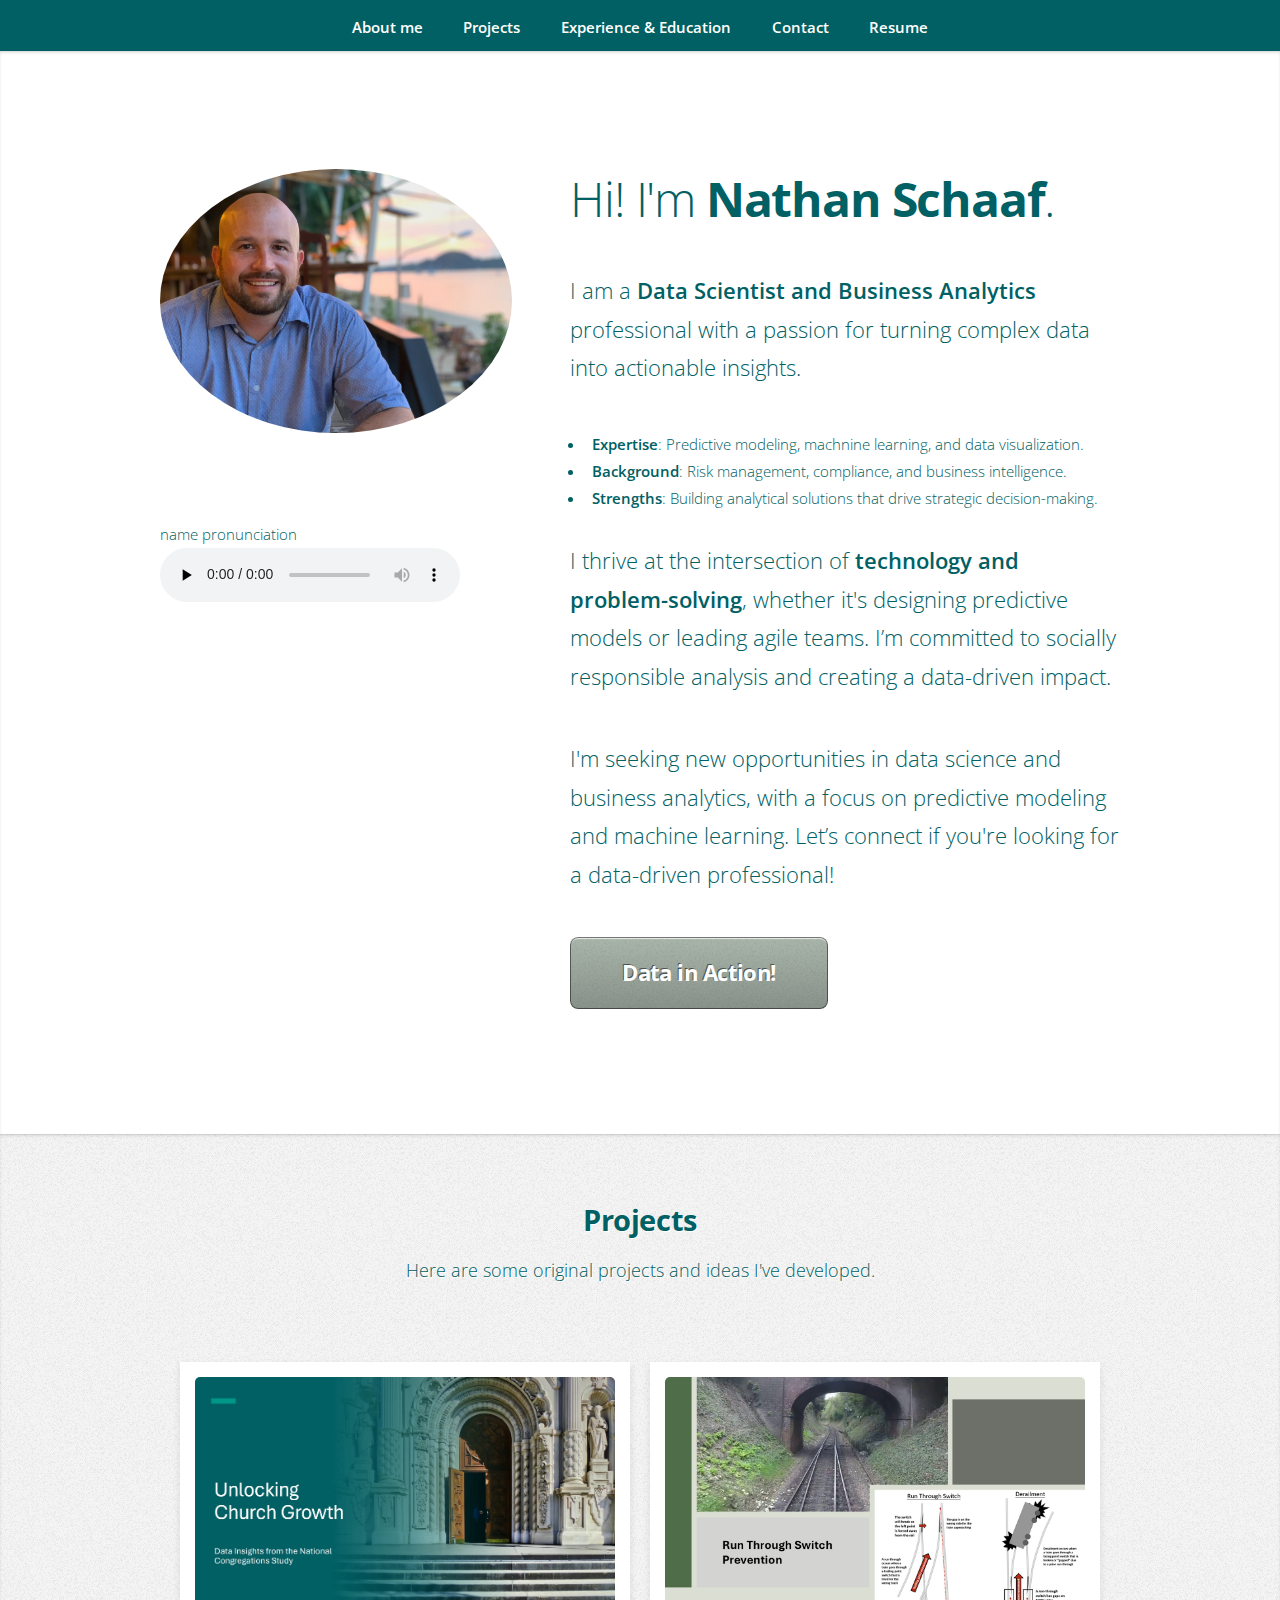
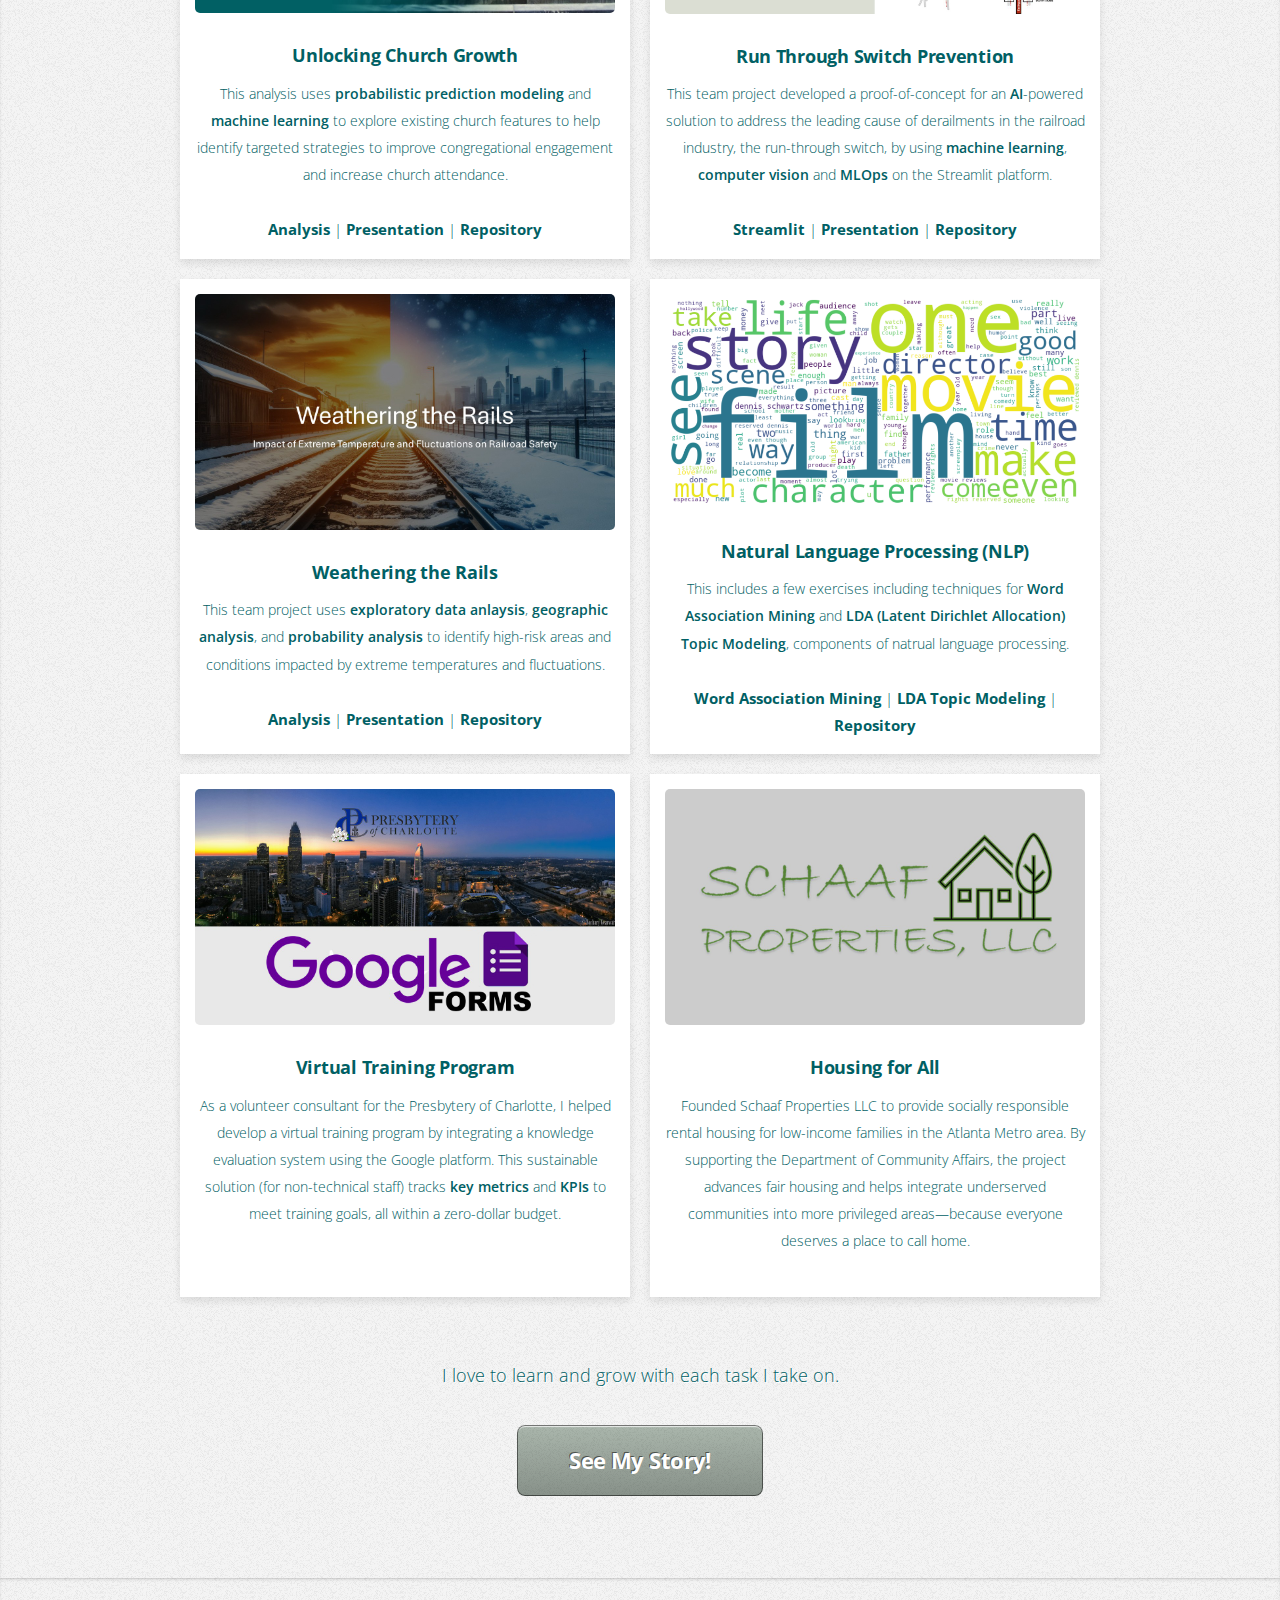
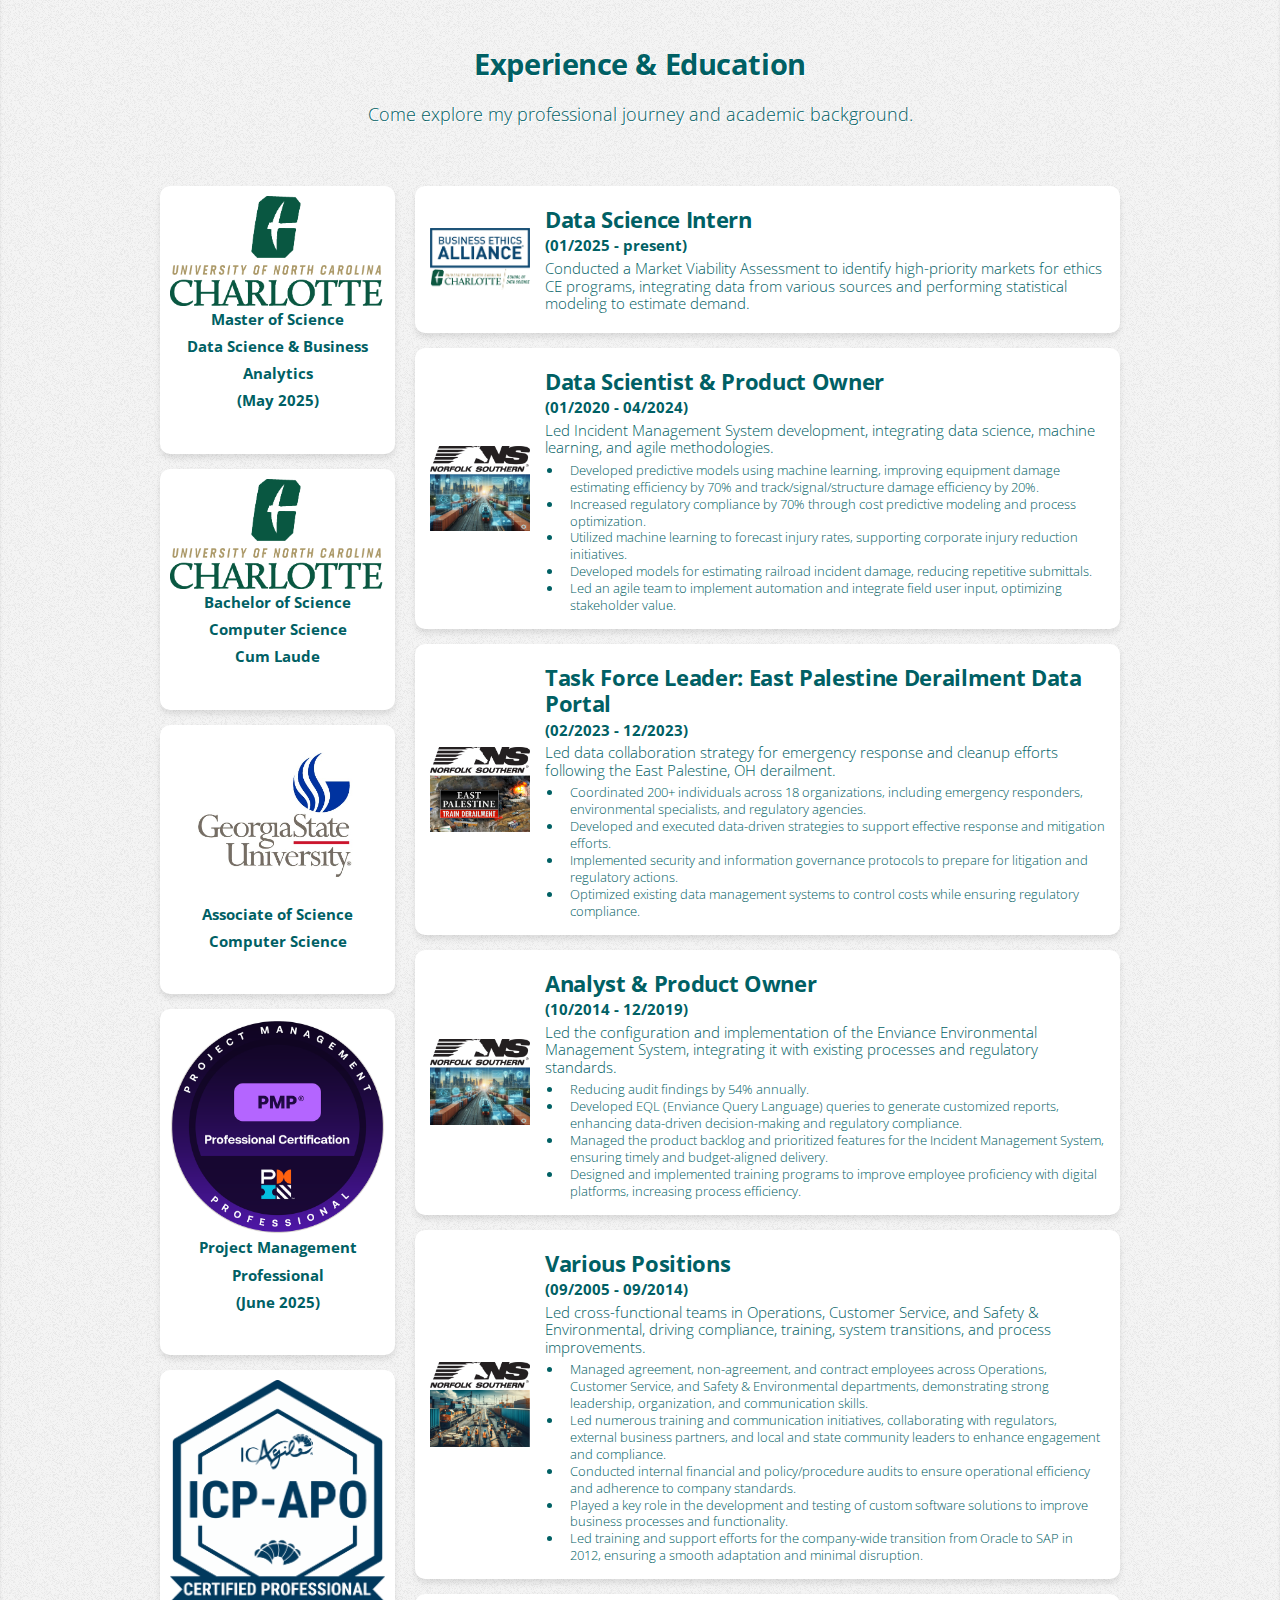
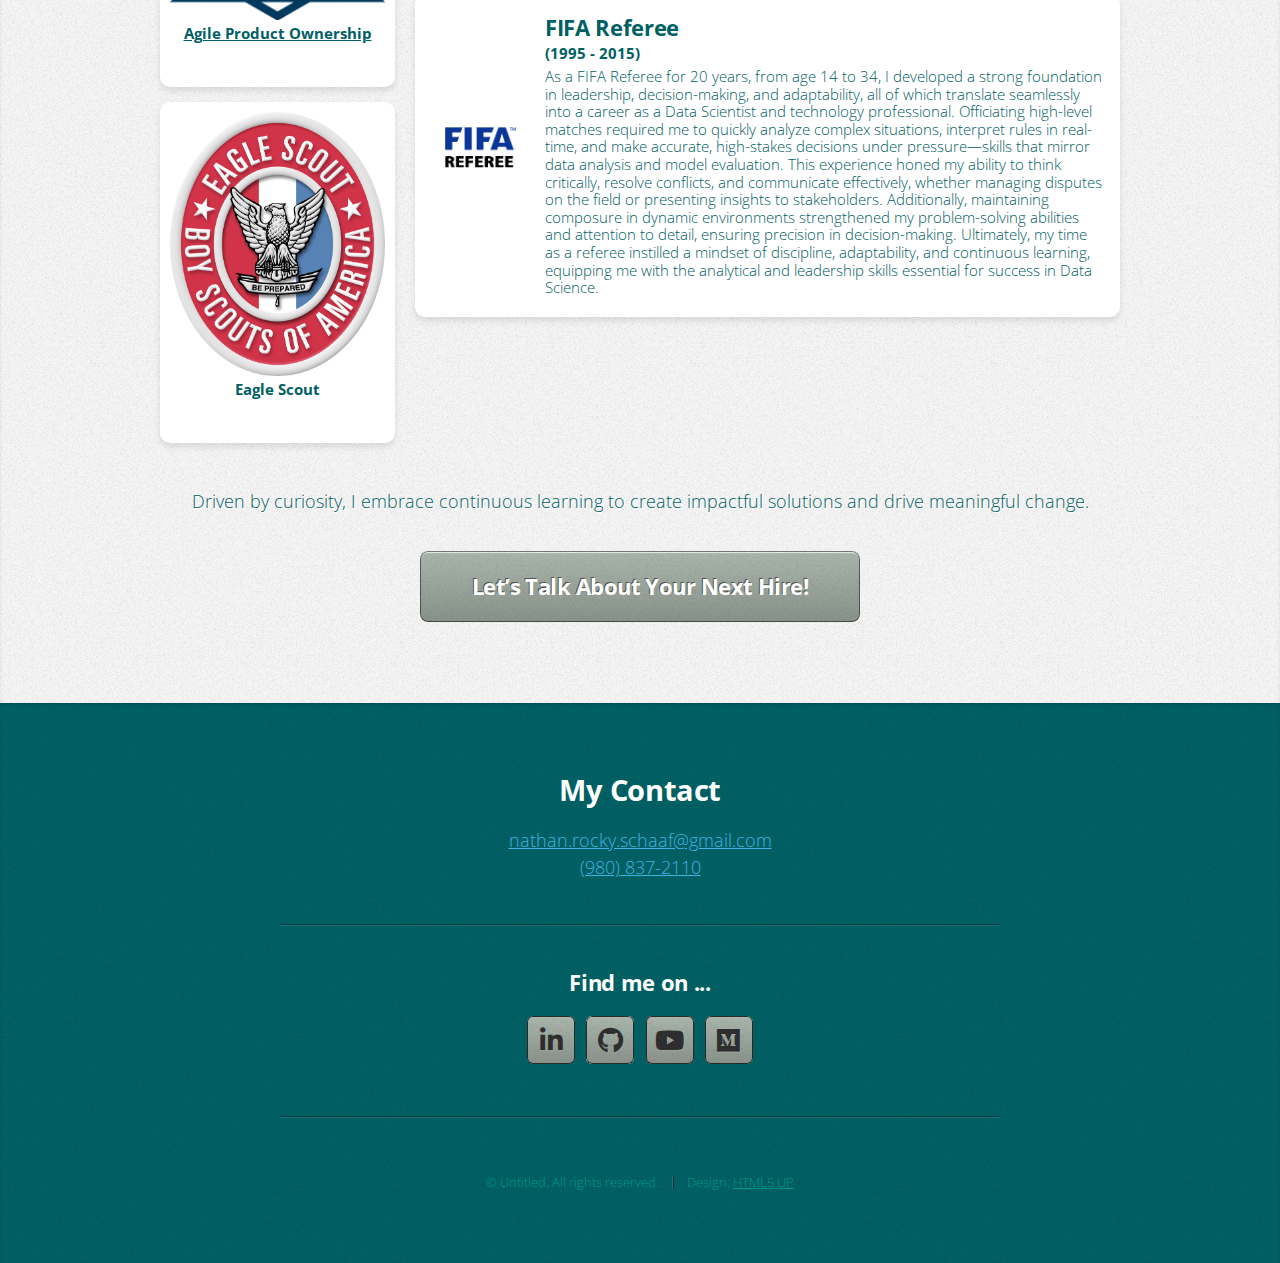
==== commit 8d4aa318: "Addition of NLP - LDA Topic Modeling" ====
--- a/index.html
+++ b/index.html
@@ -109,10 +109,11 @@
 							<a href="#" class="image featured">
 								<img src="images/word_cloud.png" alt="Word Association Mining Exercise" />
 							</a>
-							<h3><a href="https://github.com/NRSchaaf/word_association_mining_exercise/blob/main/README.md">Word Association Mining Exercise</a></h3>
-							<p>This exercise includes the calculations of <strong>entropy</strong> and <strong>mutual information (MI)</strong> as we explore the top 
-								ten words with the highest MI with each document author from a corpus of 180 movie reviews.</p>
-							<a href="https://nbviewer.org/github/NRSchaaf/word_association_mining_exercise/blob/main/word_association_mining_exercise.ipynb">Analysis</a> |
+							<h3><a href="https://github.com/NRSchaaf/word_association_mining_exercise/blob/main/README.md">Natural Language Processing (NLP)</a></h3>
+							<p>This includes a few exercises including techniques for <strong>Word Association Mining</strong> and <strong>LDA (Latent Dirichlet Allocation) 
+								Topic Modeling</strong>, components of natrual language processing.</p>
+							<a href="https://nbviewer.org/github/NRSchaaf/word_association_mining_exercise/blob/main/word_association_mining_exercise.ipynb">Word Association Mining</a> |
+							<a href="https://nbviewer.org/github/NRSchaaf/word_association_mining_exercise/blob/main/LDA_topic_modeling.ipynb">LDA Topic Modeling</a> |
 							<a href="https://github.com/NRSchaaf/word_association_mining_exercise">Repository</a>
 						</div>
 
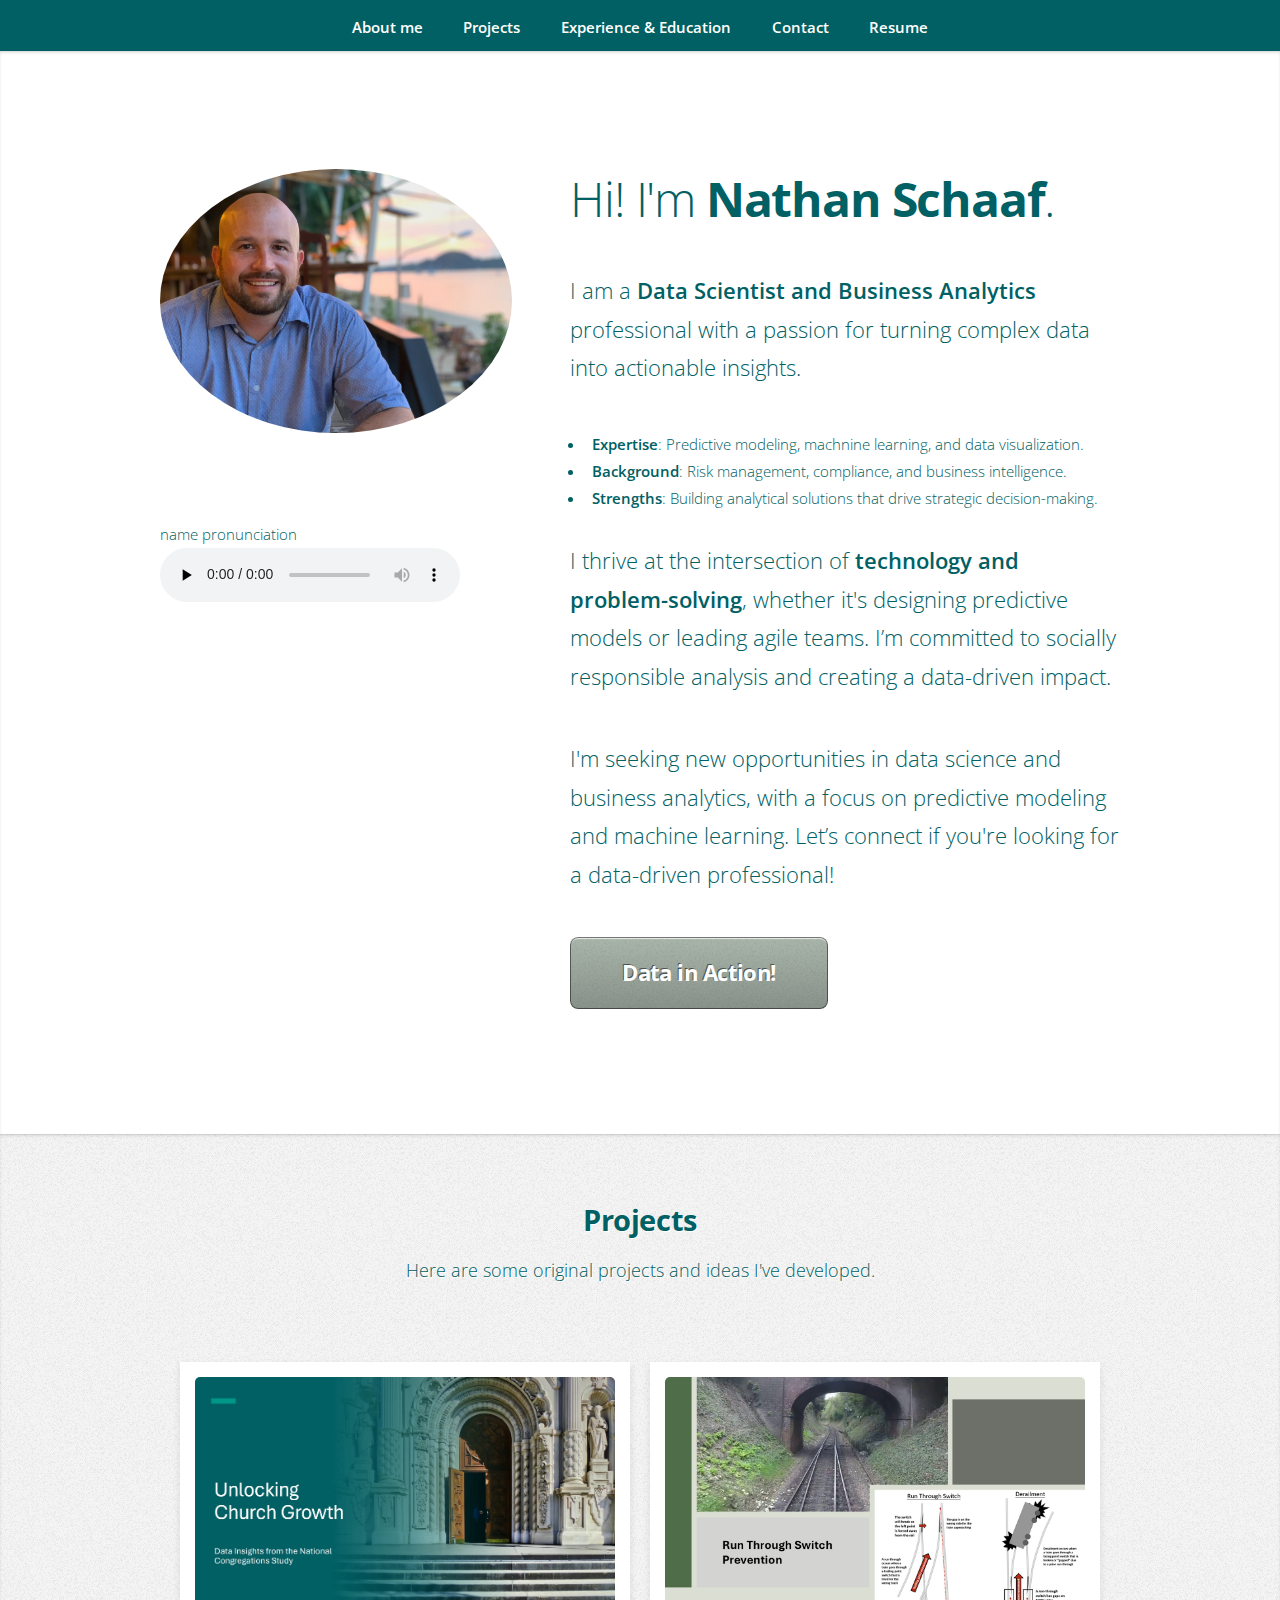
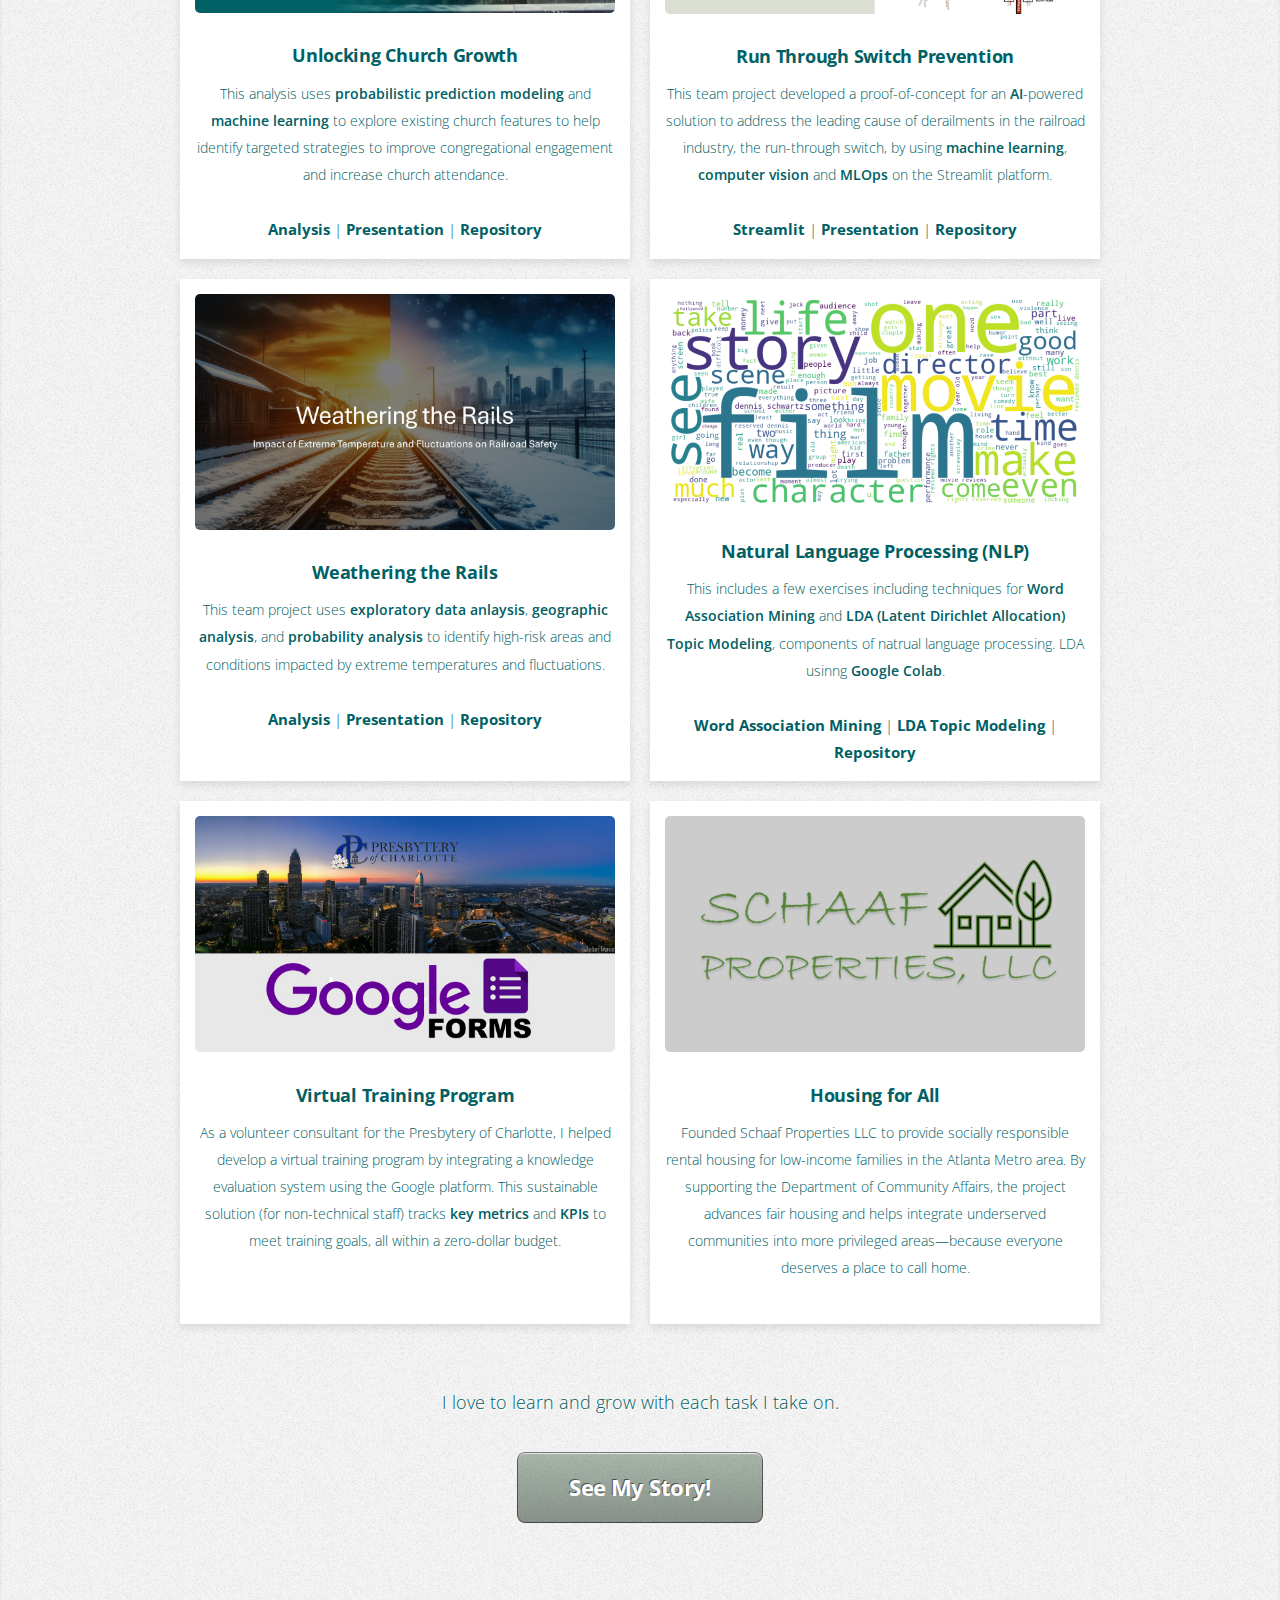
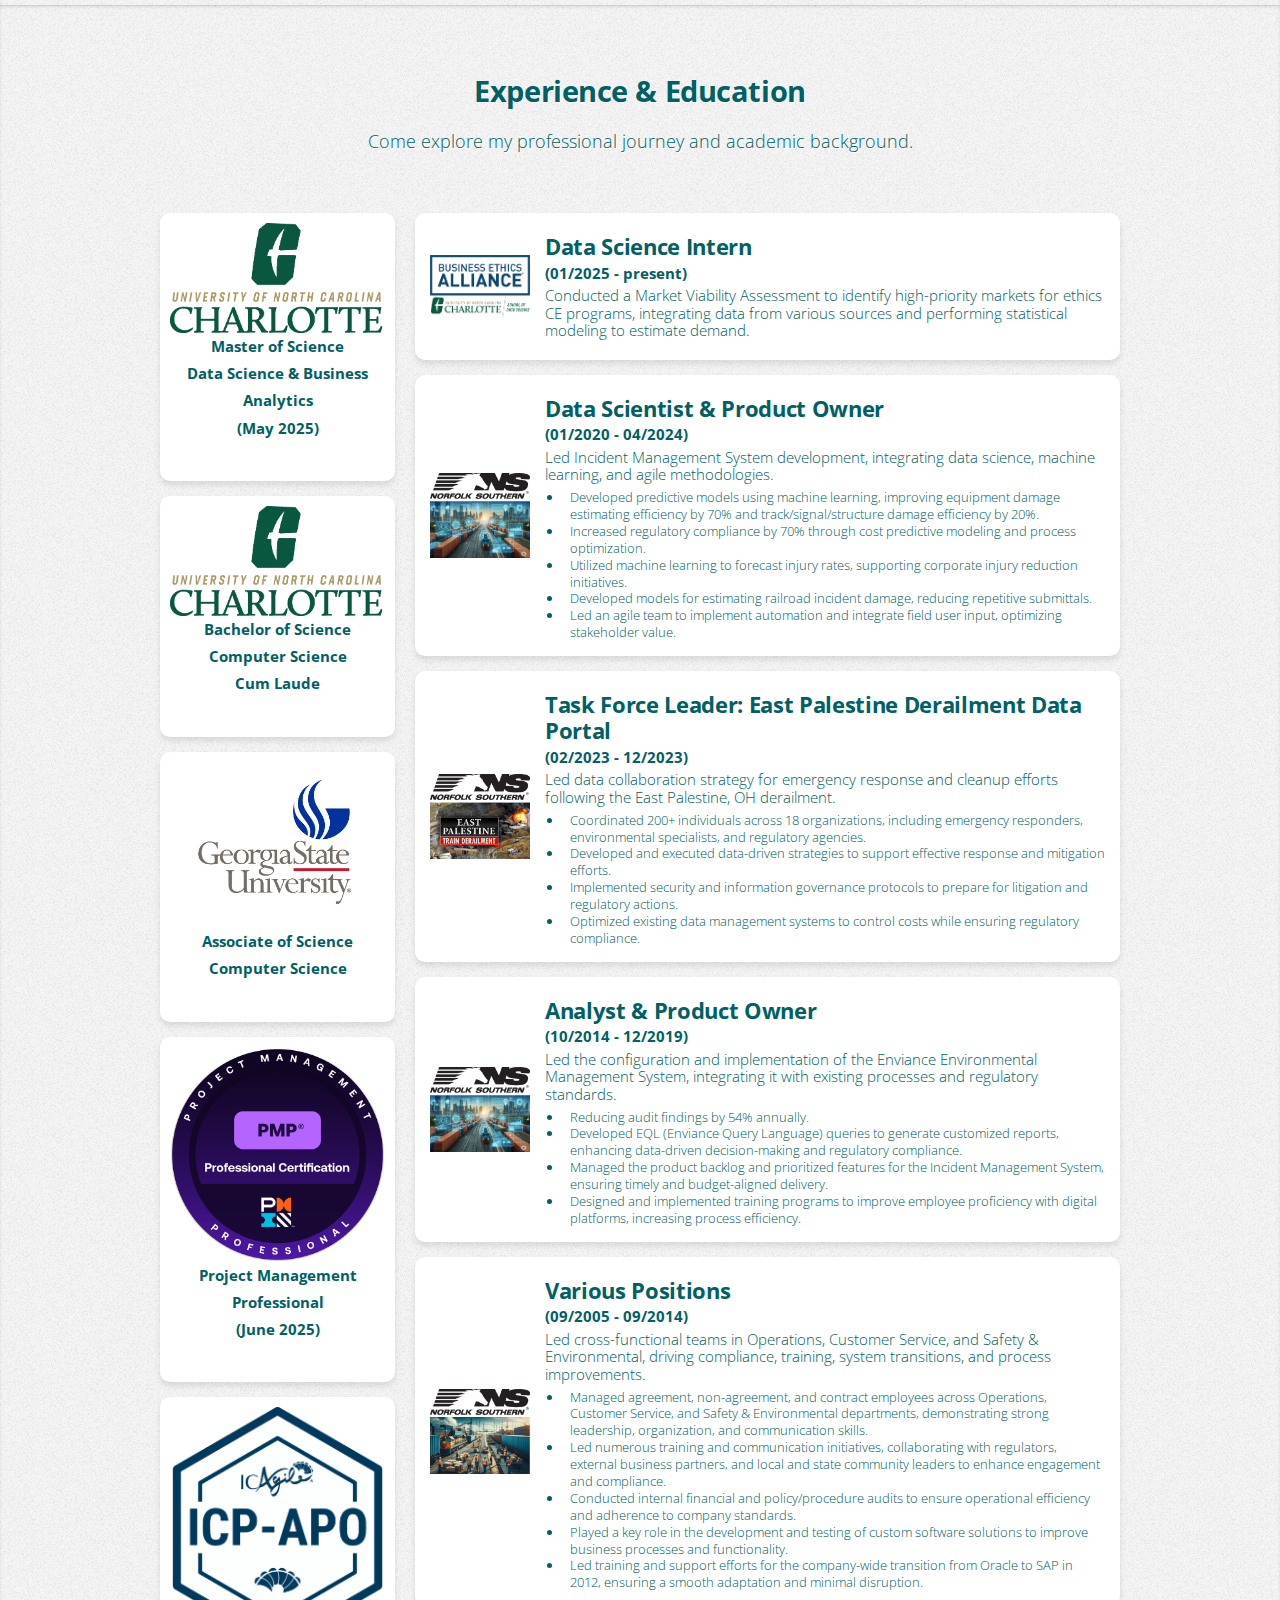
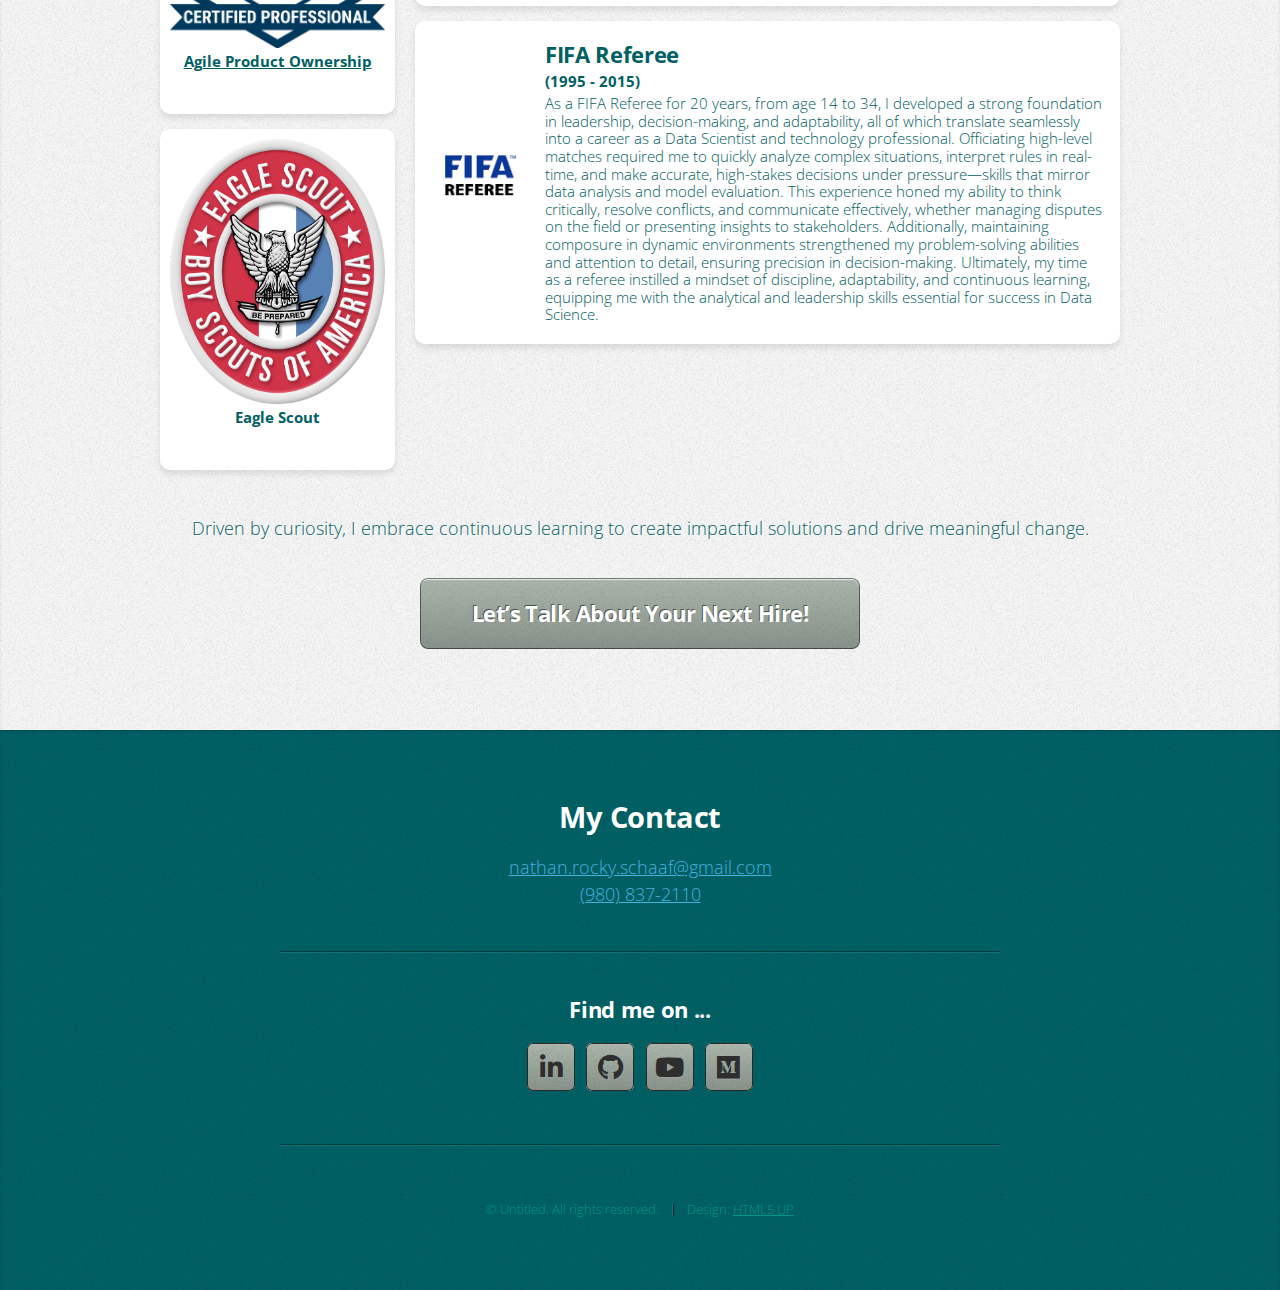
==== commit 5b60880f: "update to NLP text description." ====
--- a/index.html
+++ b/index.html
@@ -111,7 +111,7 @@
 							</a>
 							<h3><a href="https://github.com/NRSchaaf/word_association_mining_exercise/blob/main/README.md">Natural Language Processing (NLP)</a></h3>
 							<p>This includes a few exercises including techniques for <strong>Word Association Mining</strong> and <strong>LDA (Latent Dirichlet Allocation) 
-								Topic Modeling</strong>, components of natrual language processing.</p>
+								Topic Modeling</strong>, components of natrual language processing. LDA usinng <strong>Google Colab</strong>.</p>
 							<a href="https://nbviewer.org/github/NRSchaaf/word_association_mining_exercise/blob/main/word_association_mining_exercise.ipynb">Word Association Mining</a> |
 							<a href="https://nbviewer.org/github/NRSchaaf/word_association_mining_exercise/blob/main/LDA_topic_modeling.ipynb">LDA Topic Modeling</a> |
 							<a href="https://github.com/NRSchaaf/word_association_mining_exercise">Repository</a>
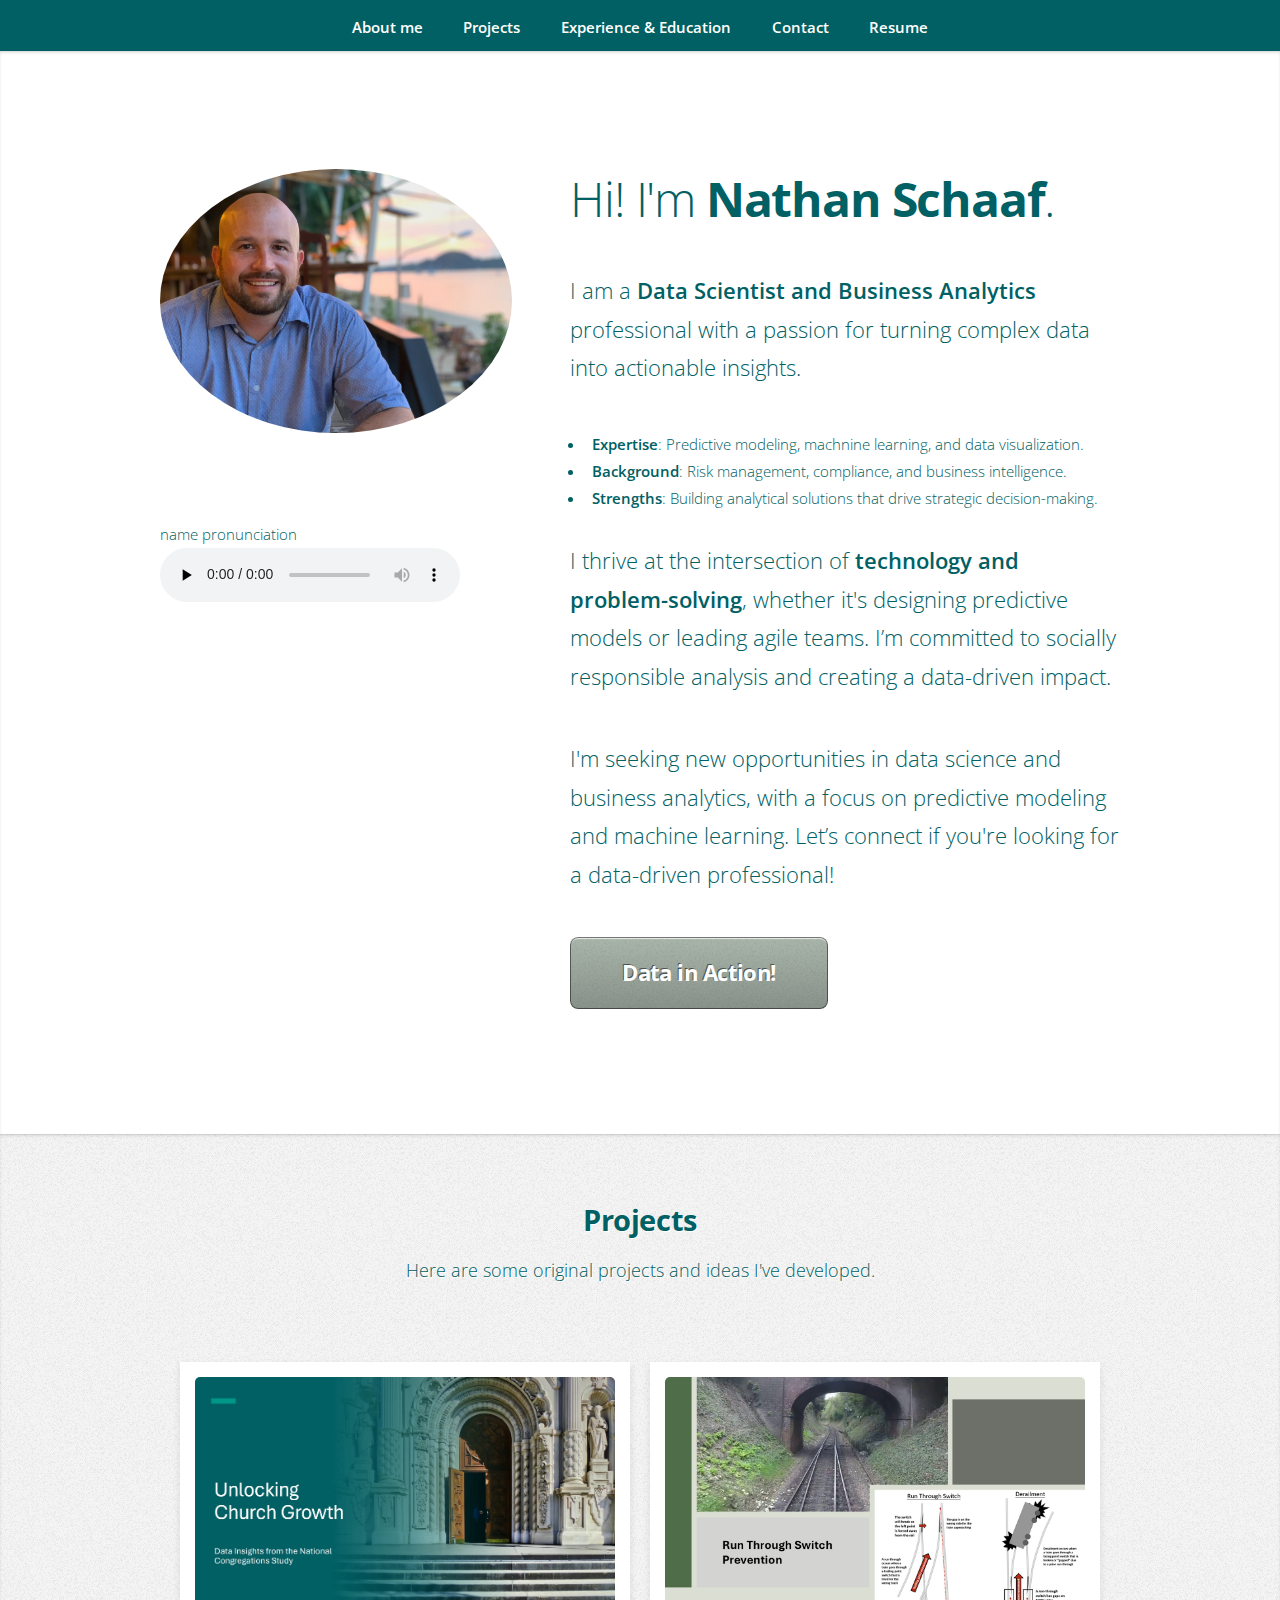
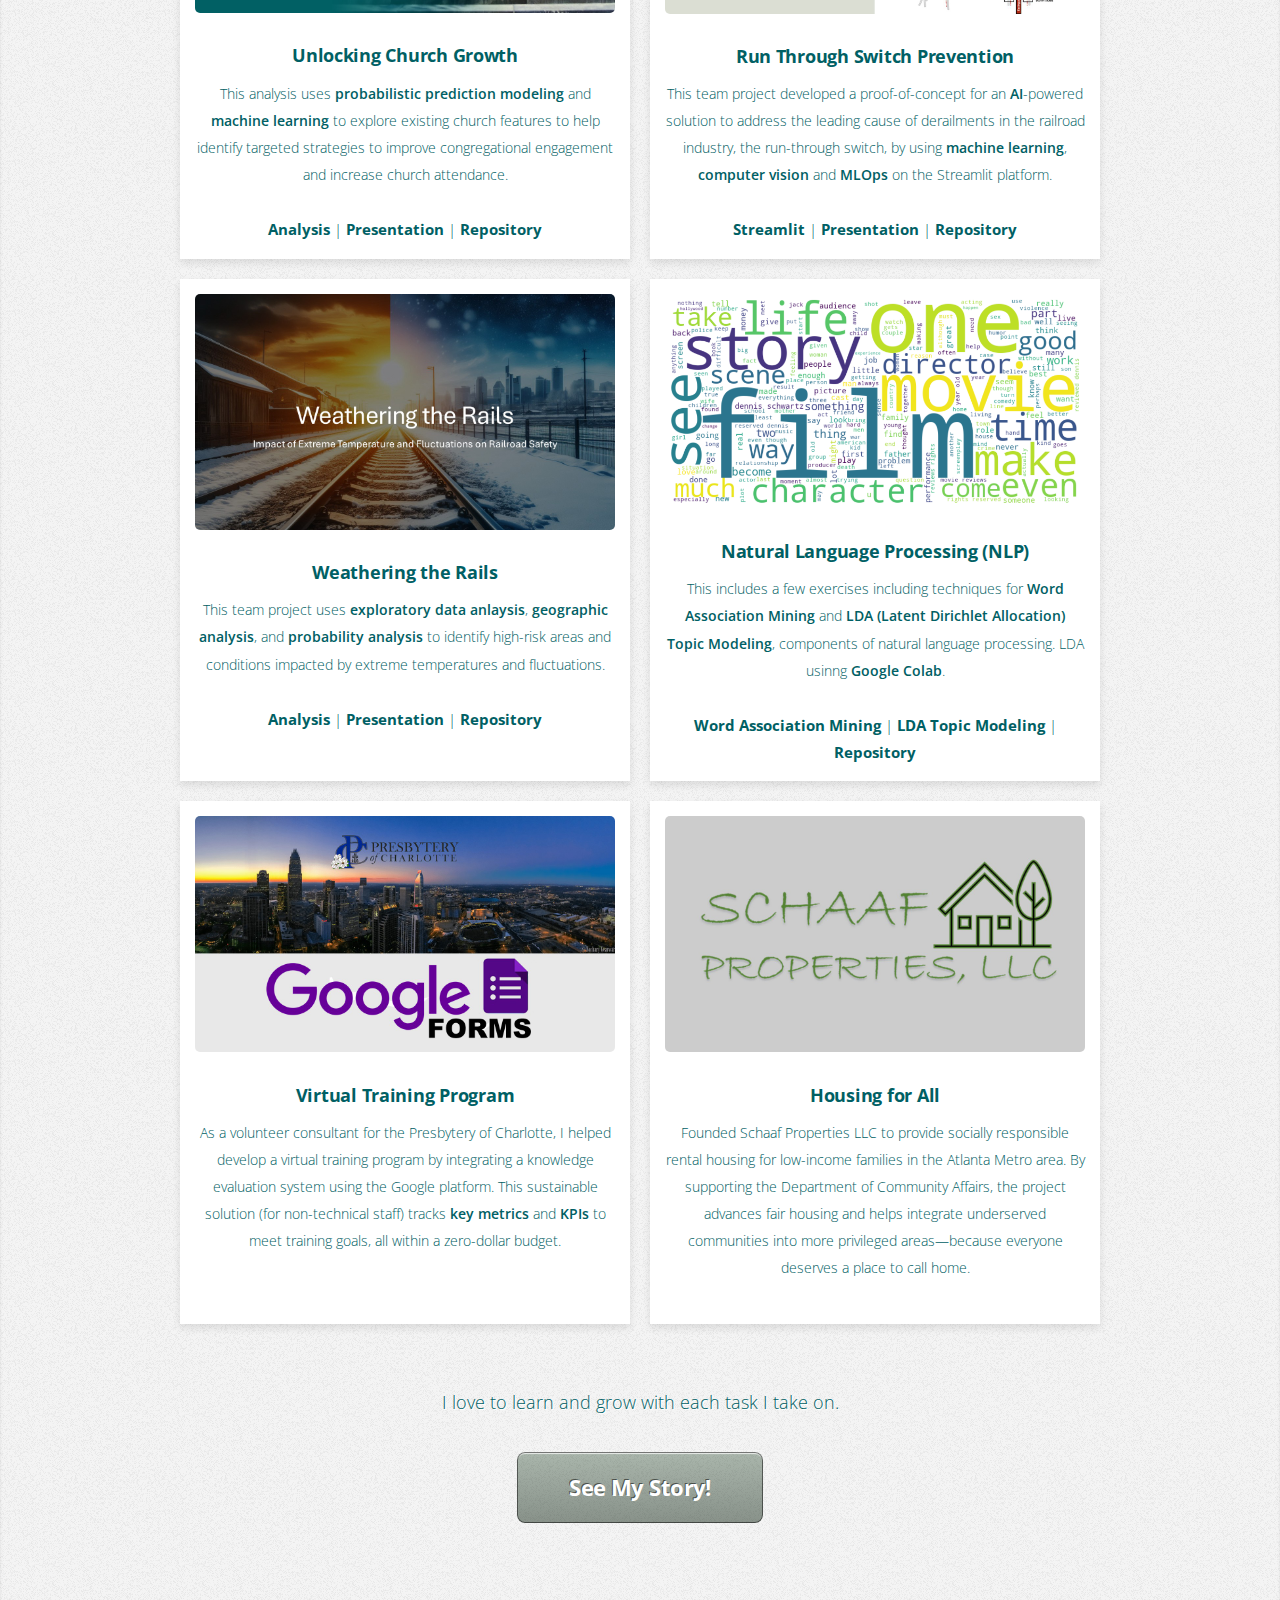
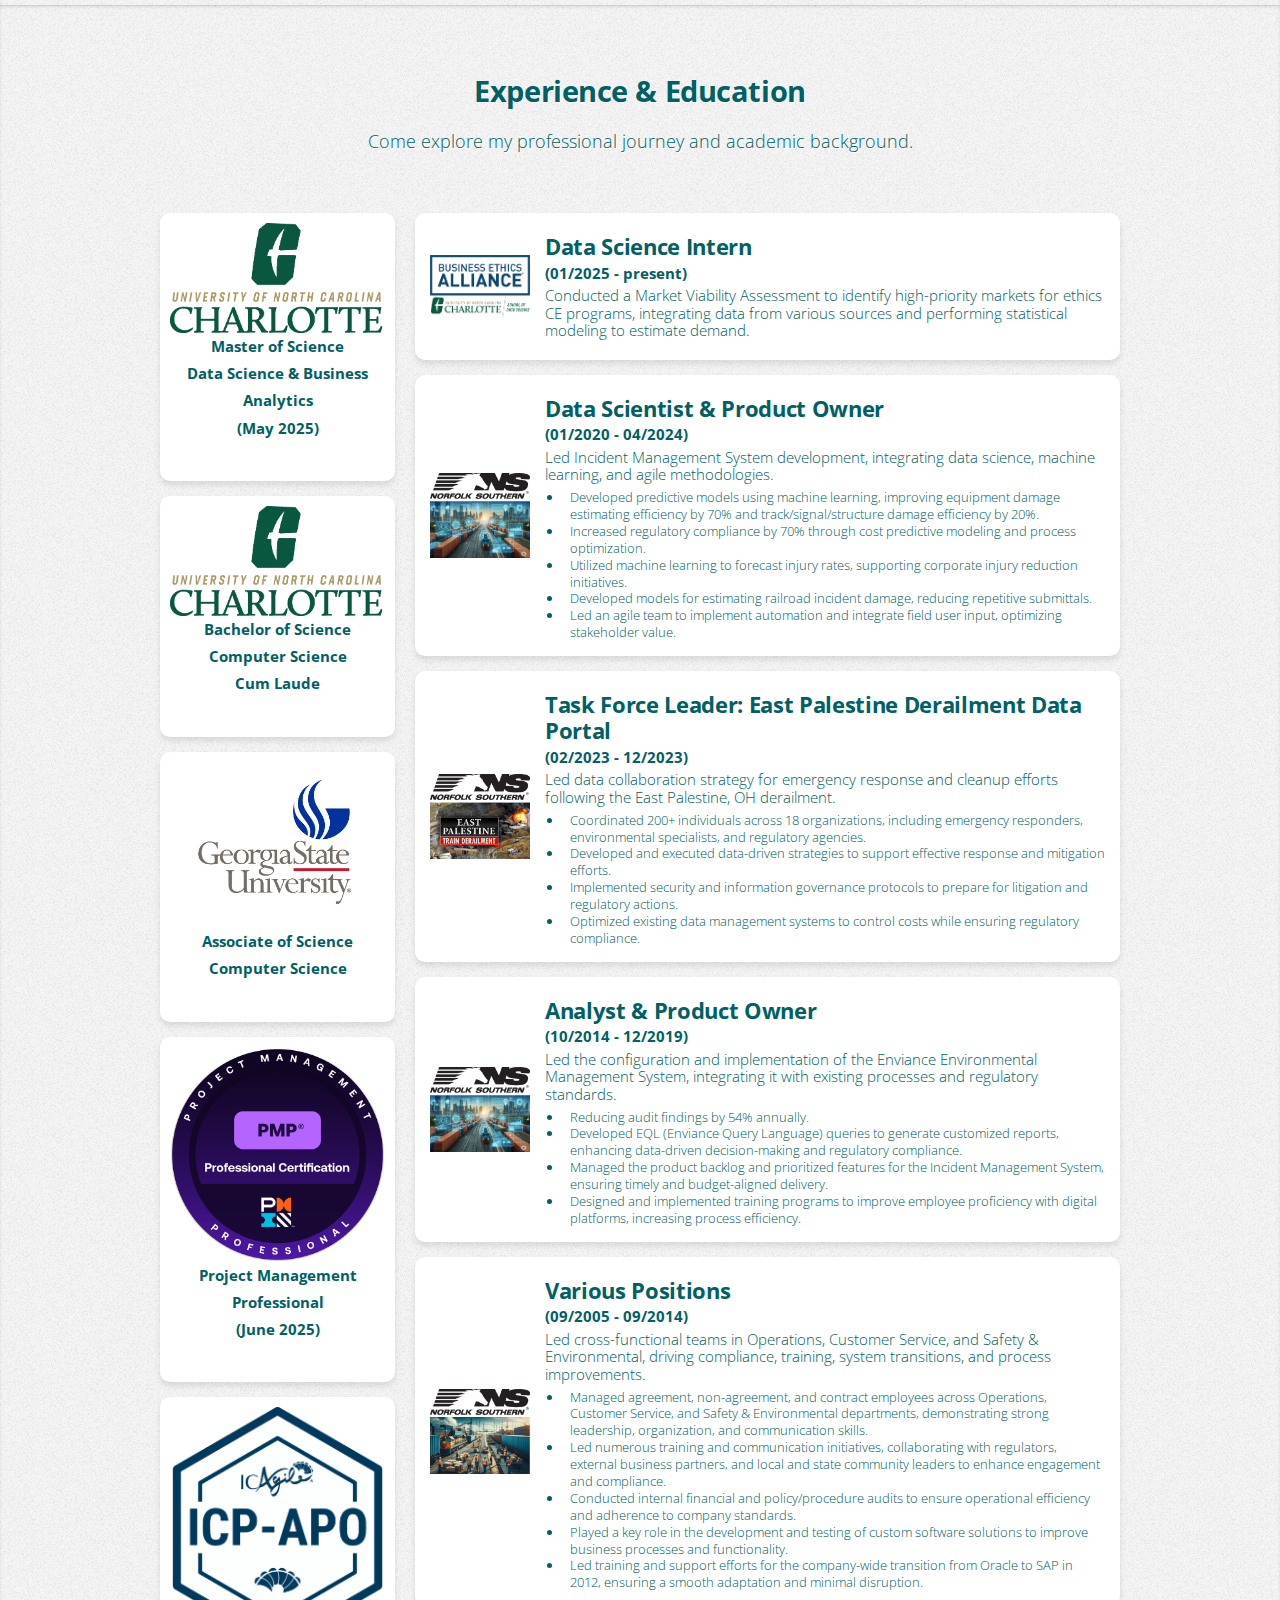
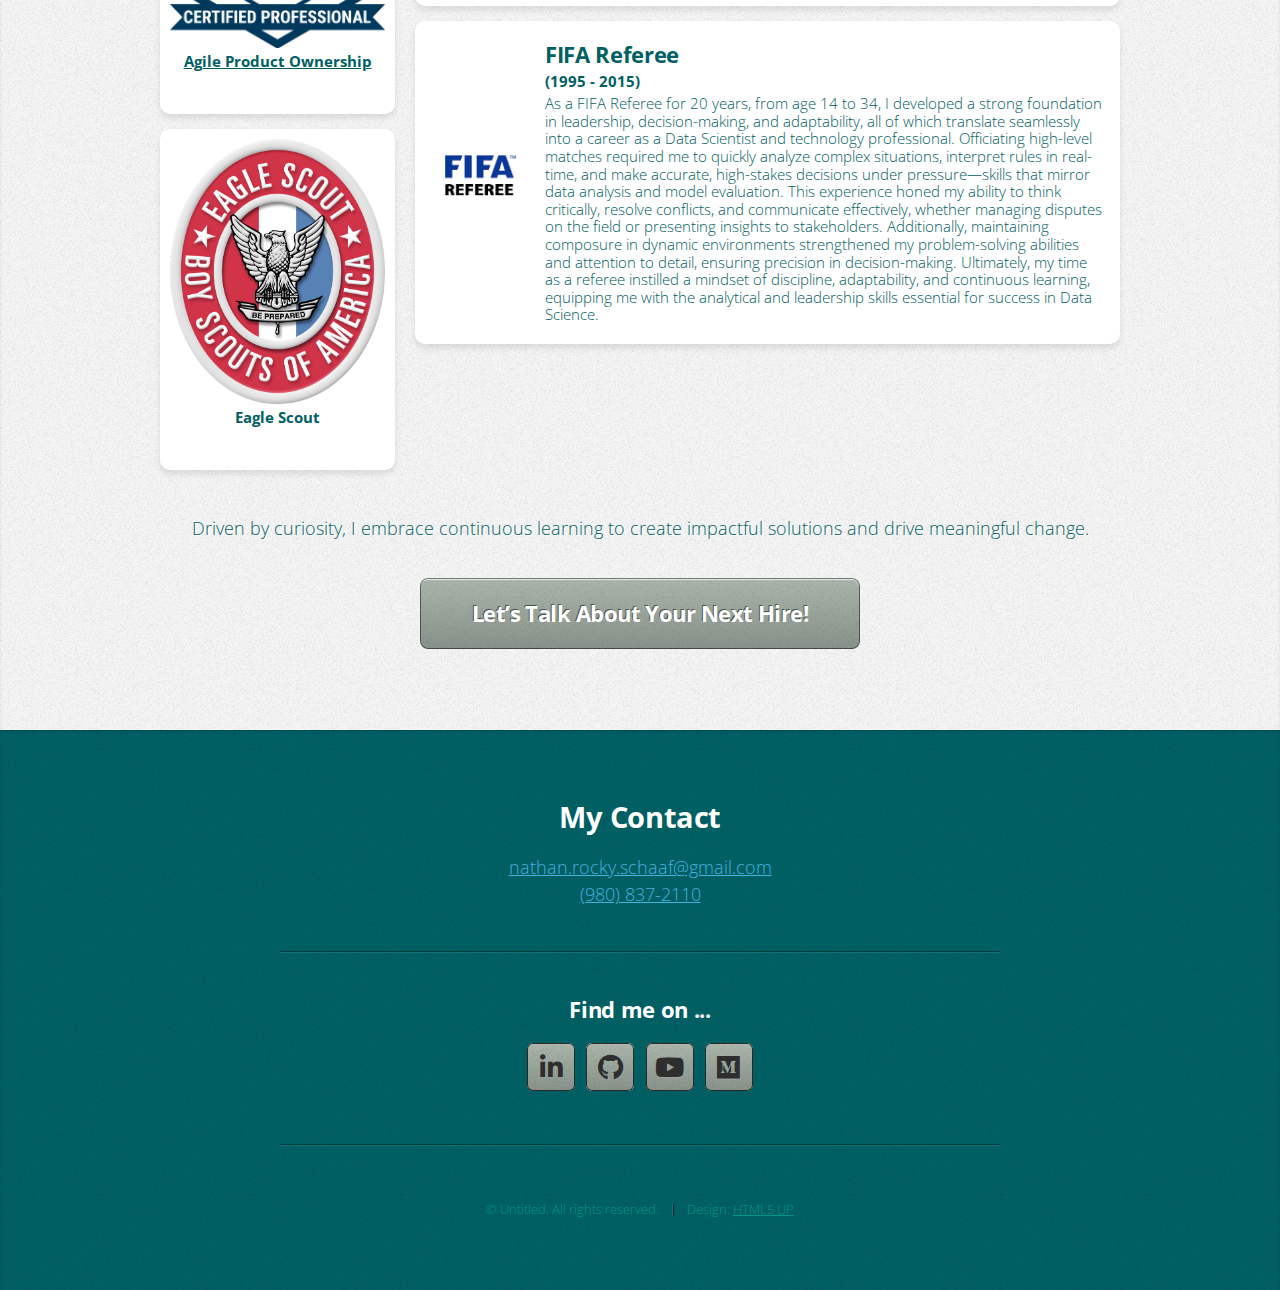
==== commit 745fe98c: "typo" ====
--- a/index.html
+++ b/index.html
@@ -111,7 +111,7 @@
 							</a>
 							<h3><a href="https://github.com/NRSchaaf/word_association_mining_exercise/blob/main/README.md">Natural Language Processing (NLP)</a></h3>
 							<p>This includes a few exercises including techniques for <strong>Word Association Mining</strong> and <strong>LDA (Latent Dirichlet Allocation) 
-								Topic Modeling</strong>, components of natrual language processing. LDA usinng <strong>Google Colab</strong>.</p>
+								Topic Modeling</strong>, components of natural language processing. LDA usinng <strong>Google Colab</strong>.</p>
 							<a href="https://nbviewer.org/github/NRSchaaf/word_association_mining_exercise/blob/main/word_association_mining_exercise.ipynb">Word Association Mining</a> |
 							<a href="https://nbviewer.org/github/NRSchaaf/word_association_mining_exercise/blob/main/LDA_topic_modeling.ipynb">LDA Topic Modeling</a> |
 							<a href="https://github.com/NRSchaaf/word_association_mining_exercise">Repository</a>
